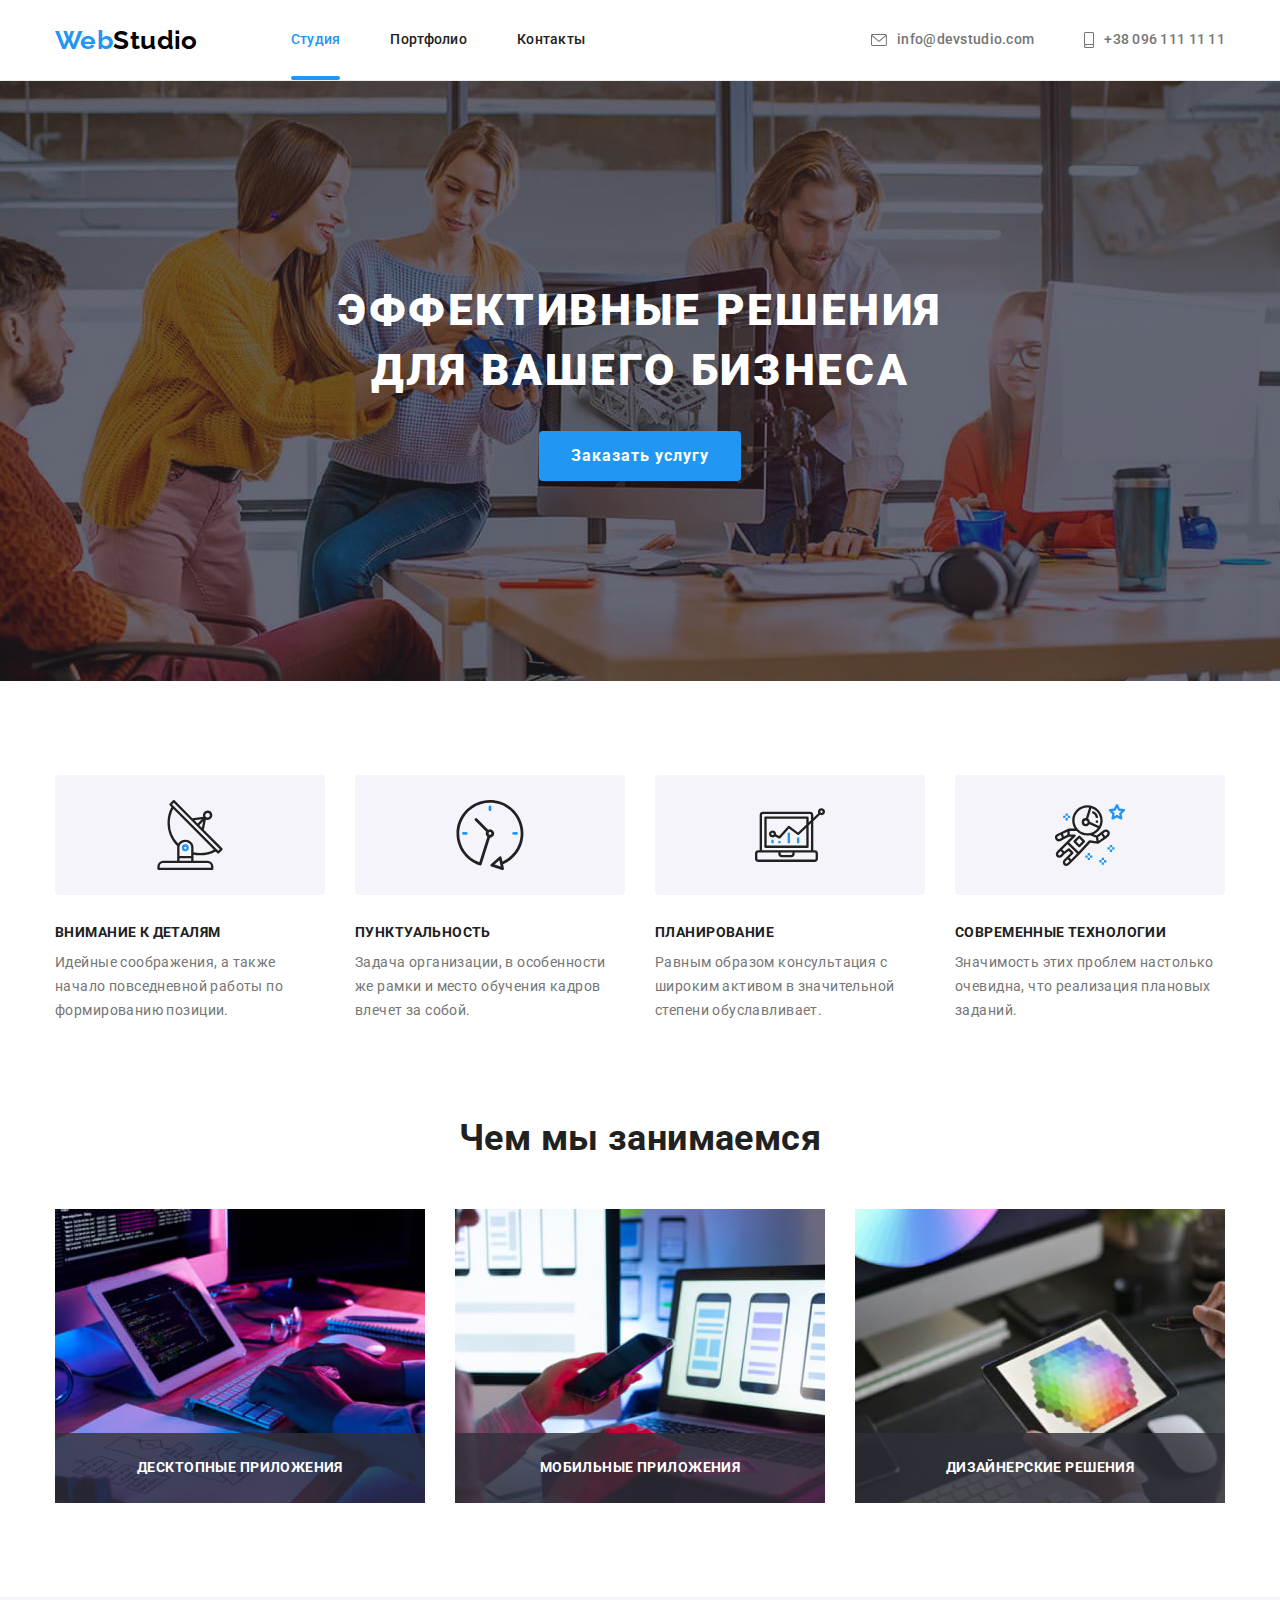
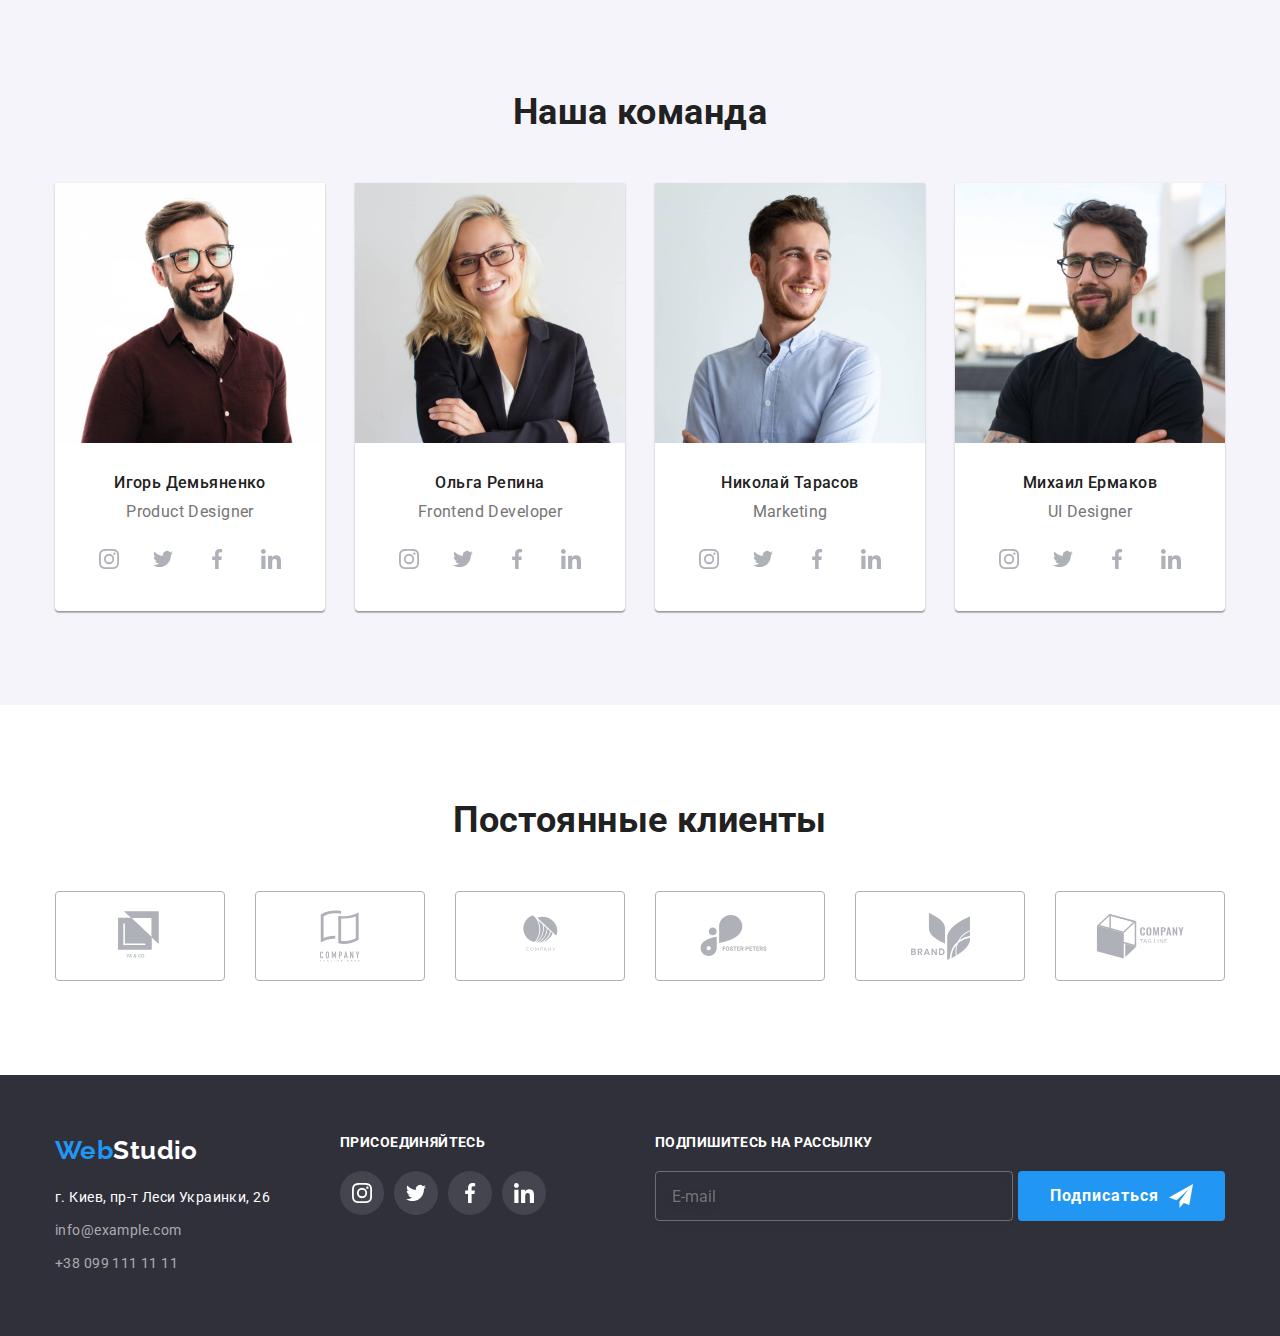
==== index.html @ d910ad4f "Изменяет имена классов разметки а также имена селекторов css согласно методологии бэм." ====
<!DOCTYPE html>
<html lang="ru">
  <head>
    <meta charset="UTF-8" />
    <meta name="viewport" content="width=device-width, initial-scale=1.0" />
    <title>Студия</title>
    <link rel="preconnect" href="https://fonts.gstatic.com" />
    <link
      href="https://fonts.googleapis.com/css2?family=Raleway:wght@700&family=Roboto:wght@400;500;700;900&display=swap"
      rel="stylesheet"
    />
    <link
      rel="stylesheet"
      href="https://cdnjs.cloudflare.com/ajax/libs/modern-normalize/1.0.0/modern-normalize.min.css"
    />
    <link rel="stylesheet" href="./css/styles.css" />
  </head>

  <body>
    <!----------------------------Шапка сайта---------------------------------------->
    <header class="page-header section">
      <div class="main-nav container">
        <a href="/index.html" class="logo"
          >Web<span class="logo__text">Studio</span>
        </a>

        <!--------------------------Меню навигации------------------------------------>
        <nav class="page-header__nav">
          <ul class="site-nav site-nav--left list">
            <li class="site-nav__item">
              <a
                href="./index.html"
                class="site-nav__link site-nav__link--current"
                >Студия</a
              >
            </li>

            <li class="site-nav__item">
              <a href="./portfolio.html" class="site-nav__link">Портфолио</a>
            </li>

            <li class="site-nav__item">
              <a href="" class="site-nav__link">Контакты</a>
            </li>
          </ul>
        </nav>

        <!------------------------------Контакты------------------------------------->
        <ul class="contact-list contact-list--left list">
          <li class="contact-list__item">
            <a class="contact-list__link" href="mailto:info@devstudio.com">
              <svg
                class="contact-list__icon contact-list__icon--start"
                width="16"
                height="12"
              >
                <use href="./images/icons.svg#icon-envelope"></use>
              </svg>
              info@devstudio.com
            </a>
          </li>

          <li class="contact-list__item">
            <a class="contact-list__link" href="tel:+380961111111">
              <svg
                class="contact-list__icon contact-list__icon--start"
                width="10"
                height="16"
              >
                <use href="./images/icons.svg#icon-smartphone"></use>
              </svg>
              +38 096 111 11 11
            </a>
          </li>
        </ul>
      </div>
    </header>

    <main>
      <!-------------------------------Герой--------------------------------------->
      <section class="hero section">
        <h1 class="hero__header">
          Эффективные решения<br />для вашего бизнеса
        </h1>
        <button class="button--order button" type="button" data-modal-open>
          Заказать услугу
        </button>
      </section>

      <!------------------------Особенности компании------------------------------->
      <section class="feature section">
        <div class="container">
          <h2 class="visually-hidden">Особенности компании</h2>

          <ul class="feature__list section__list list">
            <li class="feature__item">
              <div class="feature__card">
                <svg class="feature__icon">
                  <use href="./images/icons.svg#icon-antenna"></use>
                </svg>
              </div>
              <h3 class="feature__title section__subheader">
                Внимание к деталям
              </h3>
              <p class="feature__text section__text">
                Идейные соображения, а также начало повседневной работы по
                формированию позиции.
              </p>
            </li>

            <li class="feature__item">
              <div class="feature__card">
                <svg class="feature__icon">
                  <use href="./images/icons.svg#icon-clock"></use>
                </svg>
              </div>
              <h3 class="feature__title section__subheader">Пунктуальность</h3>
              <p class="feature__text section__text">
                Задача организации, в особенности же рамки и место обучения
                кадров влечет за собой.
              </p>
            </li>

            <li class="feature__item">
              <div class="feature__card">
                <svg class="feature__icon">
                  <use href="./images/icons.svg#icon-diagram"></use>
                </svg>
              </div>
              <h3 class="feature__title section__subheader">Планирование</h3>
              <p class="feature__text section__text">
                Равным образом консультация с широким активом в значительной
                степени обуславливает.
              </p>
            </li>

            <li class="feature__item">
              <div class="feature__card">
                <svg class="feature__icon">
                  <use href="./images/icons.svg#icon-astronaut"></use>
                </svg>
              </div>
              <h3 class="feature__title section__subheader">
                Современные технологии
              </h3>
              <p class="feature__text section__text">
                Значимость этих проблем настолько очевидна, что реализация
                плановых заданий.
              </p>
            </li>
          </ul>
        </div>
      </section>

      <!----------------------------Виды услуг------------------------------------->
      <section class="service section">
        <div class="container">
          <h2 class="service__header section__header">Чем мы занимаемся</h2>

          <ul class="service__list section__list list">
            <li class="service__item">
              <img
                src="./images/img1.jpg"
                alt="человек занимается веб разработкой"
                width="370"
              />
              <div class="service__label">
                <p class="service__text section__text">Десктопные приложения</p>
              </div>
            </li>

            <li class="service__item">
              <img
                src="./images/img2.jpg"
                alt="человек занимается разработкой мобильных приложений"
                width="370"
              />
              <div class="service__label">
                <p class="service__text section__text">Мобильные приложения</p>
              </div>
            </li>

            <li class="service__item">
              <img
                src="./images/img3.jpg"
                alt="человек занимается созданием дизайнов"
                width="370"
              />
              <div class="service__label">
                <p class="service__text section__text">Дизайнерские решения</p>
              </div>
            </li>
          </ul>
        </div>
      </section>

      <!----------------------------Наша команда------------------------------------>
      <section class="team section">
        <div class="container">
          <h2 class="team__header section__header">Наша команда</h2>

          <ul class="team__list section__list list">
            <li class="team__member">
              <img
                src="./images/team1.jpg"
                alt="молодой мужчина в коричневой рубашке и очках"
                width="270"
                class="team__member-img"
              />
              <h3 class="team__member-name section__subheader">
                Игорь Демьяненко
              </h3>
              <p class="team__member-spec section__text" lang="en">
                Product Designer
              </p>
              <ul class="social__list list">
                <li class="social__item">
                  <a href="" class="social__link">
                    <svg class="social__icon">
                      <use href="./images/icons.svg#icon-instagram"></use>
                    </svg>
                  </a>
                </li>

                <li class="social__item">
                  <a href="" class="social__link">
                    <svg class="social__icon">
                      <use href="./images/icons.svg#icon-twitter"></use>
                    </svg>
                  </a>
                </li>

                <li class="social__item">
                  <a href="" class="social__link">
                    <svg class="social__icon">
                      <use href="./images/icons.svg#icon-facebook"></use>
                    </svg>
                  </a>
                </li>

                <li class="social__item">
                  <a href="" class="social__link">
                    <svg class="social__icon">
                      <use href="./images/icons.svg#icon-linkedin"></use>
                    </svg>
                  </a>
                </li>
              </ul>
            </li>

            <li class="team__member">
              <img
                src="./images/team2.jpg"
                alt="молодая девушка со светлыми волосами в очках"
                width="270"
                class="team__member-img"
              />
              <h3 class="team__member-name section__subheader">Ольга Репина</h3>
              <p class="team__member-spec section__text" lang="en">
                Frontend Developer
              </p>
              <ul class="social__list list">
                <li class="social__item">
                  <a href="" class="social__link">
                    <svg class="social__icon">
                      <use href="./images/icons.svg#icon-instagram"></use>
                    </svg>
                  </a>
                </li>

                <li class="social__item">
                  <a href="" class="social__link">
                    <svg class="social__icon">
                      <use href="./images/icons.svg#icon-twitter"></use>
                    </svg>
                  </a>
                </li>

                <li class="social__item">
                  <a href="" class="social__link">
                    <svg class="social__icon">
                      <use href="./images/icons.svg#icon-facebook"></use>
                    </svg>
                  </a>
                </li>

                <li class="social__item">
                  <a href="" class="social__link">
                    <svg class="social__icon">
                      <use href="./images/icons.svg#icon-linkedin"></use>
                    </svg>
                  </a>
                </li>
              </ul>
            </li>

            <li class="team__member">
              <img
                src="./images/team3.jpg"
                alt="молодой мужчина в светлой рубашке"
                width="270"
                class="team__member-img"
              />
              <h3 class="team__member-name section__subheader">
                Николай Тарасов
              </h3>
              <p class="team__member-spec section__text" lang="en">Marketing</p>
              <ul class="social__list list">
                <li class="social__item">
                  <a href="" class="social__link">
                    <svg class="social__icon">
                      <use href="./images/icons.svg#icon-instagram"></use>
                    </svg>
                  </a>
                </li>

                <li class="social__item">
                  <a href="" class="social__link">
                    <svg class="social__icon">
                      <use href="./images/icons.svg#icon-twitter"></use>
                    </svg>
                  </a>
                </li>

                <li class="social__item">
                  <a href="" class="social__link">
                    <svg class="social__icon">
                      <use href="./images/icons.svg#icon-facebook"></use>
                    </svg>
                  </a>
                </li>

                <li class="social__item">
                  <a href="" class="social__link">
                    <svg class="social__icon">
                      <use href="./images/icons.svg#icon-linkedin"></use>
                    </svg>
                  </a>
                </li>
              </ul>
            </li>

            <li class="team__member">
              <img
                src="./images/team4.jpg"
                alt="молодой мужчина в черной футболке и очках"
                width="270"
                class="team__member-img"
              />
              <h3 class="team__member-name section__subheader">
                Михаил Ермаков
              </h3>
              <p class="team__member-spec section__text" lang="en">
                UI Designer
              </p>
              <ul class="social__list list">
                <li class="social__item">
                  <a href="" class="social__link">
                    <svg class="social__icon">
                      <use href="./images/icons.svg#icon-instagram"></use>
                    </svg>
                  </a>
                </li>

                <li class="social__item">
                  <a href="" class="social__link">
                    <svg class="social__icon">
                      <use href="./images/icons.svg#icon-twitter"></use>
                    </svg>
                  </a>
                </li>

                <li class="social__item">
                  <a href="" class="social__link">
                    <svg class="social__icon">
                      <use href="./images/icons.svg#icon-facebook"></use>
                    </svg>
                  </a>
                </li>

                <li class="social__item">
                  <a href="" class="social__link">
                    <svg class="social__icon">
                      <use href="./images/icons.svg#icon-linkedin"></use>
                    </svg>
                  </a>
                </li>
              </ul>
            </li>
          </ul>
        </div>
      </section>

      <!------------------------------Постоянные клиенты------------------------------>
      <section class="client section">
        <div class="container">
          <h2 class="client__header section__header">Постоянные клиенты</h2>

          <ul class="client__list section__list list">
            <li class="client__item">
              <a href="" class="client__link">
                <svg class="client__icon" width="45" height="50">
                  <use href="./images/icons.svg#icon-logo-1"></use>
                </svg>
              </a>
            </li>

            <li class="client__item">
              <a href="" class="client__link">
                <svg class="client__icon" width="40" height="52">
                  <use href="./images/icons.svg#icon-logo-2"></use>
                </svg>
              </a>
            </li>

            <li class="client__item">
              <a href="" class="client__link">
                <svg class="client__icon" width="41" height="43">
                  <use href="./images/icons.svg#icon-logo-3"></use>
                </svg>
              </a>
            </li>

            <li class="client__item">
              <a href="" class="client__link">
                <svg class="client__icon" width="80" height="42">
                  <use href="./images/icons.svg#icon-logo-4"></use>
                </svg>
              </a>
            </li>

            <li class="client__item">
              <a href="" class="client__link">
                <svg class="client__icon" width="59" height="47">
                  <use href="./images/icons.svg#icon-logo-5"></use>
                </svg>
              </a>
            </li>

            <li class="client__item">
              <a href="" class="client__link">
                <svg class="client__icon" width="89" height="45">
                  <use href="./images/icons.svg#icon-logo-6"></use>
                </svg>
              </a>
            </li>
          </ul>
        </div>
      </section>
    </main>

    <!----------------------------Подвал сайта-------------------------------------->
    <footer class="page-footer section">
      <div class="footer container">
        <div class="page-footer__content">
          <a href="/index.html" class="logo page-footer__logo"
            >Web<span class="logo__text logo__text--inverse">Studio</span>
          </a>

          <address>
            <span class="address">г. Киев, пр-т Леси Украинки, 26<br /></span>

            <ul class="contact-list contact-list--footer list">
              <li class="contact-list__item contact-list__item--footer">
                <a
                  class="contact-list__link contact-list__link--footer"
                  href="mailto:info@example.com"
                  >info@example.com</a
                >
              </li>

              <li class="contact-list__item contact-list__item--footer">
                <a
                  class="contact-list__link contact-list__link--footer"
                  href="tel:+380991111111"
                  >+38 099 111 11 11</a
                >
              </li>
            </ul>
          </address>
        </div>

        <div class="social__content">
          <p class="social__label section__text">присоединяйтесь</p>

          <ul class="social__list social__list--footer list">
            <li class="social__item social__item--footer">
              <a href="" class="social__link social__link--footer">
                <svg class="social__icon social__icon--footer">
                  <use href="./images/icons.svg#icon-instagram-f"></use>
                </svg>
              </a>
            </li>

            <li class="social__item social__item--footer">
              <a href="" class="social__link social__link--footer">
                <svg class="social__icon social__icon--footer">
                  <use href="./images/icons.svg#icon-twitter-f"></use>
                </svg>
              </a>
            </li>

            <li class="social__item social__item--footer">
              <a href="" class="social__link social__link--footer">
                <svg class="social__icon social__icon--footer">
                  <use href="./images/icons.svg#icon-facebook-f"></use>
                </svg>
              </a>
            </li>

            <li class="social__item social__item--footer">
              <a href="" class="social__link social__link--footer">
                <svg class="social__icon social__icon--footer">
                  <use href="./images/icons.svg#icon-linkedin-f"></use>
                </svg>
              </a>
            </li>
          </ul>
        </div>

        <form class="newsletter-form newsletter-form--left" autocomplete="off">
          <p class="newsletter-form__label section__text">
            Подпишитесь на рассылку
          </p>

          <div class="form">
            <input
              class="form__input"
              type="email"
              name="mail"
              placeholder="E-mail"
            />
            <button class="button--newsletter button" type="submit">
              <div class="button__overlay">
                Подписаться
                <svg
                  class="button__icon button__icon--end"
                  width="24"
                  height="24"
                >
                  <use href="./images/icons.svg#icon-send"></use>
                </svg>
              </div>
            </button>
          </div>
        </form>
      </div>
    </footer>

    <!----------------------------Модальное окно------------------------------------>
    <div class="backdrop is-hidden" data-modal>
      <div class="modal">
        <button class="button-close" type="button" data-modal-close>
          <svg class="close-icon" height="11" width="11">
            <use href="./images/icons.svg#icon-close-icon"></use>
          </svg>
        </button>

        <form class="form-modal" autocomplete="off">
          <h3 class="form-modal__label section__subheader">
            Оставьте свои данные, мы вам перезвоним
          </h3>

          <div class="form-field">
            <label class="form-field__label">Имя</label>
            <div class="field">
              <input class="field__input" type="text" name="user-name" />
              <svg class="field__icon" width="12" height="12">
                <use href="./images/icons.svg#icon-name"></use>
              </svg>
            </div>
          </div>

          <div class="form-field">
            <label class="form-field__label">Телефон</label>
            <div class="field">
              <input class="field__input" type="tel" name="tel" />
              <svg class="field__icon" width="13" height="13">
                <use href="./images/icons.svg#icon-phone"></use>
              </svg>
            </div>
          </div>

          <div class="form-field">
            <label class="form-field__label">Почта</label>
            <div class="field">
              <input class="field__input" type="email" name="mail" />
              <svg class="field__icon" width="15" height="12">
                <use href="./images/icons.svg#icon-mail"></use>
              </svg>
            </div>
          </div>

          <div class="form-field">
            <label class="form-field__label"> Комментарий</label>
            <textarea
              class="form-field__textarea"
              name="comment"
              rows="6"
              placeholder="Введите текст"
            ></textarea>
          </div>

          <div class="checkbox">
            <label class="checkbox__label">
              <input
                class="checkbox__input visually-hidden"
                type="checkbox"
                name="terms"
              />
              <span class="checkbox__icon"></span>
              Соглашаюсь с рассылкой и принимаю&nbsp;
              <a class="checkbox__link" href="">Условия договора</a>
            </label>
          </div>

          <button class="button button--submit" type="submit">Отправить</button>
        </form>
      </div>
    </div>

    <script src="./js/modal.js"></script>
  </body>
</html>
---- css/styles.css ----
/*----------------Основные стили-----------------*/
:root {
  --primary-text-color: #757575;
  --title-text-color: #212121;
  --accent-color: #2196f3;
  --primary-bcg-color: #ffffff;
  --secondary-bcg-color: #f5f4fa;
  --footer-bcg-color: #2f303a;
  --black-color: #000000;
  --hero-bcg-color: #c4c4c4;
  --white-color: #ffffff;
  --icon-color: #afb1b8;
  --project-overlay-background: rgba(33, 150, 243, 0.9);
  --primary-duration: 250ms;
  --timing-function: cubic-bezier(0.4, 0, 0.2, 1);
}

body {
  background-color: var(--primary-bcg-color);
  color: var(--primary-text-color);

  font-family: Roboto, sans-serif;
  font-size: 14px;
  line-height: 1.71;
  letter-spacing: 0.03em;
}

header {
  border-bottom: 1px solid #ececec;
}

img {
  display: block;
  max-width: 100%;
  height: auto;
}

a:active,
a:focus {
  outline: none;
}

button:active,
button:focus {
  outline: none;
}

.list {
  padding: 0;
  margin: 0;
  list-style: none;
}

.container {
  width: 1200px;
  padding: 0 15px;
  margin-left: auto;
  margin-right: auto;
}

.visually-hidden {
  position: absolute;
  clip: rect(0 0 0 0);
  width: 1px;
  height: 1px;
  margin: -1px;
}

/*------------------Шапка сайта----------------*/

.logo {
  color: var(--accent-color);

  font-family: Raleway, sans-serif;
  font-weight: 700;
  font-size: 26px;
  line-height: 1.19;
  text-decoration: none;
}

.logo__text {
  color: var(--black-color);

  padding-top: 32px;
  padding-bottom: 32px;
}

/* Меню навигации */
.container.main-nav {
  display: flex;
  align-items: center;
}

.site-nav {
  display: flex;
}

.site-nav--left {
  margin-left: 93px;
}

.site-nav__item:not(:first-child) {
  margin-left: 50px;
}

.site-nav__link {
  position: relative;
  display: block;
  padding-top: 32px;
  padding-bottom: 32px;

  color: var(--title-text-color);

  font-weight: 500;
  line-height: 1.14;
  letter-spacing: 0.02em;
  text-decoration: none;

  transition: color var(--primary-duration) var(--timing-function);
}

.site-nav__link:hover,
.site-nav__link:focus {
  color: var(--accent-color);
}

.site-nav__link--current {
  color: var(--accent-color);
}

.site-nav__link::after {
  content: '';

  position: absolute;
  bottom: 0;
  left: 0;
  display: inline-block;
  width: 100%;
  height: 4px;

  background-color: var(--accent-color);

  border-radius: 2px;

  transform: scaleX(0);
  transition: transform var(--primary-duration) var(--timing-function);
}

.site-nav__link--current::after,
.site-nav__link:focus::after,
.site-nav__link:hover::after {
  transform: scaleX(1);
}

/* Контакты */
.contact-list {
  display: flex;
}

.contact-list--left {
  margin-left: auto;
}

.contact-list__item:nth-child(2) {
  margin-left: 50px;
}

.contact-list__link {
  display: flex;
  align-items: center;
  padding-top: 32px;
  padding-bottom: 32px;

  color: var(--primary-text-color);

  font-style: normal;
  font-weight: 500;
  line-height: 1.14;
  letter-spacing: 0.02em;
  text-decoration: none;

  transition: color var(--primary-duration) var(--timing-function);
}

.contact-list__link:hover,
.contact-list__link:focus {
  color: var(--accent-color);
}

.contact-list__icon {
  fill: currentColor;
}

.contact-list__icon--start {
  margin-right: 10px;
}

/*------------Стили основного контента------------*/
.hero {
  padding: 200px 0;
  max-width: 1600px;
  height: 600px;
  margin-left: auto;
  margin-right: auto;

  background-color: var(--hero-bcg-color);
  background-image: linear-gradient(
      to right,
      rgba(47, 48, 58, 0.4),
      rgba(47, 48, 58, 0.4)
    ),
    url(../images/hero.jpg);
  background-repeat: no-repeat;
  background-position: center;
  background-size: cover;
  text-align: center;
}

.hero__header {
  margin-top: 0;
  margin-bottom: 30px;

  color: var(--white-color);

  font-weight: 900;
  font-size: 44px;
  line-height: 1.36;
  letter-spacing: 0.06em;
  text-transform: uppercase;
}

.button {
  display: inline-block;
  border-radius: 4px;
  border-width: 0;

  font-family: inherit;
  font-size: 16px;
  text-align: center;
  cursor: pointer;
}

.button--order {
  padding: 10px 32px;

  color: var(--white-color);
  background-color: var(--accent-color);

  font-weight: 700;
  line-height: 1.88;
  align-items: center;
  letter-spacing: 0.06em;
}

.section__header {
  margin-top: 0;
  margin-bottom: 50px;

  color: var(--title-text-color);

  font-weight: 700;
  font-size: 36px;
  line-height: 1.17;
  text-align: center;
}

.section__list {
  display: flex;
}

.section__subheader {
  margin-top: 0;
  margin-bottom: 10px;

  color: var(--title-text-color);

  font-weight: 700;
}

.section__text {
  margin-top: 0;
  margin-bottom: 0;
}

/* Особенности */
.feature {
  padding: 94px 0;
}

.feature__item {
  display: inline-flex;
  flex-direction: column;

  width: 270px;
}

.feature__item:not(:first-child) {
  margin-left: 30px;
}

.feature__card {
  display: flex;
  justify-content: center;
  align-items: center;

  height: 120px;

  background-color: var(--secondary-bcg-color);
  margin-bottom: 30px;
  border-radius: 4px;
}

.feature__icon {
  height: 70px;
  width: 70px;
}

.feature__title {
  font-size: 14px;
  line-height: 1.14;
  text-transform: uppercase;
}

/* Услуги */
.service {
  padding-bottom: 94px;
}

.service__list {
  justify-content: space-between;
}

.service__item {
  position: relative;
}

.service__label {
  position: absolute;
  left: 0;
  bottom: 0;

  display: flex;
  justify-content: center;
  align-items: center;

  width: 100%;
  height: 70px;
  background-color: rgba(47, 48, 58, 0.8);
}

.service__text {
  color: var(--white-color);

  font-weight: 700;
  line-height: 1.14;
  text-align: center;
  text-transform: uppercase;
}

/* Команда */
.team.section {
  padding-top: 94px;
  padding-bottom: 94px;
  background-color: var(--secondary-bcg-color);
}

.team__member {
  padding-bottom: 30px;
  width: 270px;

  background-color: var(--primary-bcg-color);
  box-shadow: 0px 1px 3px rgba(0, 0, 0, 0.12), 0px 1px 1px rgba(0, 0, 0, 0.14),
    0px 2px 1px rgba(0, 0, 0, 0.2);
  border-radius: 0px 0px 4px 4px;
}

.team__member:not(:first-child) {
  margin-left: 30px;
}

.team__member-img {
  margin-bottom: 30px;
}

.team__member-name {
  font-weight: 500;
  font-size: 16px;
  line-height: 1.19;
  text-align: center;
}

.team__member-spec {
  font-size: 16px;
  line-height: 1.19;
  text-align: center;
  margin-bottom: 16px;
}

.social__list {
  display: flex;
  justify-content: center;
}

.social__item:not(:first-child) {
  margin-left: 10px;
}

.social__link {
  display: inline-flex;
  justify-content: center;
  align-items: center;
  width: 44px;
  height: 44px;

  color: var(--icon-color);
  background-color: transparent;

  border-radius: 50%;

  transition: color var(--primary-duration) var(--timing-function),
    background-color var(--primary-duration) var(--timing-function);
}

.social__link:hover,
.social__link:focus {
  color: var(--white-color);
  background-color: var(--accent-color);
}

.social__icon {
  width: 20px;
  height: 20px;

  fill: currentColor;
}

/* Клиенты */
.client.section {
  padding: 94px 0;
}

.client__list {
  display: flex;
  justify-content: space-between;
}

.client__link {
  display: inline-flex;
  justify-content: center;
  align-items: center;
  width: 170px;
  height: 90px;

  color: var(--icon-color);
  border: 1px solid var(--icon-color);
  box-sizing: border-box;
  border-radius: 4px;

  transition: color var(--primary-duration) var(--timing-function),
    border var(--primary-duration) var(--timing-function);
}

.client__link:hover,
.client__link:focus {
  color: var(--accent-color);
  border: 1px solid var(--accent-color);
}

.client__icon {
  fill: currentColor;
}

/* Проекты */
.project {
  padding-top: 94px;
  padding-bottom: 94px;
}

.filters {
  display: flex;
  align-items: flex-start;
  justify-content: center;
  margin-bottom: 50px;
}

.filters__item:not(:first-child) {
  margin-left: 8px;
}

.button--filter {
  padding: 6px 22px;

  color: var(--title-text-color);
  background-color: var(--secondary-bcg-color);

  font-weight: 500;
  line-height: 1.63;

  transition: color var(--primary-duration) var(--timing-function),
    background-color var(--primary-duration) var(--timing-function),
    box-shadow var(--primary-duration) var(--timing-function);
}

.button--filter:hover,
.button--filter:focus {
  color: var(--white-color);
  background-color: var(--accent-color);
  box-shadow: 0px 3px 1px rgba(0, 0, 0, 0.1), 0px 1px 2px rgba(0, 0, 0, 0.08),
    0px 2px 2px rgba(0, 0, 0, 0.12);
}

.card-set {
  flex-wrap: wrap;
}

.card-set__item {
  margin-left: 30px;
  margin-bottom: 30px;
  width: 370px;

  background: var(--primary-bcg-color);
}

.card-set__item:nth-child(3n + 1) {
  margin-left: 0;
}

.card-set__item:nth-last-child(-n + 3) {
  margin-bottom: 0;
}

.card-set__link {
  display: block;
  text-decoration: none;

  transition: box-shadow var(--primary-duration) var(--timing-function);
}

.card-set__link:hover,
.card-set__link:focus {
  box-shadow: 0px 1px 1px rgba(0, 0, 0, 0.12), 0px 4px 4px rgba(0, 0, 0, 0.06),
    1px 4px 6px rgba(0, 0, 0, 0.16);
}

.card-set__link .project__description {
  transition: transform var(--primary-duration) var(--timing-function);
}

.card-set__link:focus .project__description,
.card-set__link:hover .project__description {
  transform: translateY(0);
}

.project__item {
  position: relative;
  overflow: hidden;
}

.project__description {
  position: absolute;

  top: 0;
  left: 0;
  width: 100%;
  height: 100%;
  padding: 63px 24px;

  background-color: var(--project-overlay-background);

  transform: translateY(100%);
}

.project__description-text {
  color: var(--white-color);

  font-size: 18px;
  line-height: 1.56;
}

.project__label {
  padding: 20px 24px;

  border: 1px solid #eeeeee;
  border-top: none;
  box-sizing: border-box;
}

.project__title {
  margin-bottom: 4px;

  font-size: 18px;
  line-height: 2;
  letter-spacing: 0.06em;
}

.project__text {
  color: var(--primary-text-color);

  font-size: 16px;
  line-height: 1.88;
}

/*--------------- Подвал сайта ----------------------*/

.page-footer {
  background-color: var(--footer-bcg-color);
}

.section.page-footer {
  padding: 60px 0;
}

.container.footer {
  display: flex;
}

.page-footer__content {
  display: inline-flex;
  flex-direction: column;
}

.page-footer__logo {
  display: inline-block;
  margin-bottom: 20px;
}

.logo__text--inverse {
  color: var(--white-color);
}

.address {
  display: inline-block;
  margin-bottom: 9px;

  color: var(--white-color);

  font-style: normal;
}

.contact-list--footer {
  display: flex;
  flex-direction: column;
}

.contact-list__item--footer {
  margin-bottom: 9px;
}

.contact-list__item--footer:nth-child(2) {
  margin-left: 0;
  margin-bottom: 0;
}

.contact-list__link--footer {
  display: inline-block;
  padding-top: 0;
  padding-bottom: 0;

  color: rgba(255, 255, 255, 0.6);

  font-weight: inherit;
  line-height: 1.71;
  letter-spacing: inherit;
}

.social__label {
  margin-bottom: 20px;

  color: var(--white-color);

  font-weight: bold;
  line-height: 1.14;
  text-transform: uppercase;
}

.social__content {
  display: inline-flex;
  flex-direction: column;

  width: 206px;
  height: 80px;
  margin-left: 70px;
}

.social__list--footer {
  justify-content: space-between;
}

.social__link--footer {
  color: var(--white-color);
  background-color: rgba(255, 255, 255, 0.1);

  border-radius: 50%;

  transition: background-color var(--primary-duration) var(--timing-function);
}

.social__link--footer:hover,
.social__link--footer:focus {
  background-color: var(--accent-color);
}

.social__icon--footer {
  width: 20px;
  height: 20px;
  fill: currentColor;
}

.newsletter-form {
  width: 570px;
  height: 86px;
}

.newsletter-form--left {
  margin-left: auto;
}

.newsletter-form__label {
  margin-bottom: 20px;

  color: var(--white-color);

  font-weight: bold;
  line-height: 1.14;
  text-transform: uppercase;
}

.form {
  display: flex;
  justify-content: space-between;
}

.form__input {
  width: 358px;
  height: 50px;

  background-color: inherit;
  border: 1px solid rgba(255, 255, 255, 0.3);
  filter: drop-shadow(0px 4px 4px rgba(0, 0, 0, 0.15));
  border-radius: 4px;
  outline: none;
}

.form__input[placeholder] {
  display: flex;
  align-items: center;
  padding: 15px 16px;

  color: rgba(255, 255, 255, 0.6);

  font-size: 16px;
  line-height: 1.25;
}

.button--newsletter {
  padding: 10px 32px;

  color: var(--white-color);
  background-color: var(--accent-color);

  font-weight: 700;
  line-height: 1.88;
  align-items: center;
  letter-spacing: 0.06em;
}

.button__overlay {
  display: flex;
  align-items: center;

  width: 143px;
  height: 30px;
}

.button__icon--end {
  margin-left: 10px;
}

/*--------------- Модальное окно ----------------------*/

.backdrop {
  position: fixed;
  top: 0;
  left: 0;
  width: 100%;
  height: 100%;

  background-color: rgba(0, 0, 0, 0.2);

  opacity: 1;
  transition: opacity var(--primary-duration) var(--timing-function);
}

.backdrop.is-hidden {
  opacity: 0;
  pointer-events: none;
}

.backdrop.is-hidden .modal {
  transform: translate(-50%, -50%) scale(1.1);
}

.modal {
  position: absolute;
  top: 50%;
  left: 50%;

  min-width: 528px;
  min-height: 581px;

  transform: translate(-50%, -50%) scale(1);
  transition: transform var(--primary-duration) var(--timing-function);
}

.button-close {
  position: absolute;
  top: 8px;
  right: 8px;
  width: 30px;
  height: 30px;
  margin: 0;
  padding: 0;

  display: flex;
  justify-content: center;
  align-items: center;

  border-radius: 50%;
  border: 1px solid rgba(0, 0, 0, 0.1);
  background: var(--primary-bcg-color);
  cursor: pointer;
  transition: fill var(--primary-duration) var(--timing-function);
}

.button-close:hover,
.button-close:focus {
  fill: var(--accent-color);
}

.form-modal {
  display: flex;
  flex-direction: column;

  padding: 40px;

  background-color: var(--primary-bcg-color);
  box-shadow: 0px 1px 3px rgba(0, 0, 0, 0.12), 0px 1px 1px rgba(0, 0, 0, 0.14),
    0px 2px 1px rgba(0, 0, 0, 0.2);
  border-radius: 4px;
}

.form-modal__label {
  margin-bottom: 12px;

  font-size: 20px;
  line-height: 1.15;
  text-align: center;
}

.form-field {
  display: flex;
  flex-direction: column;

  margin-bottom: 10px;
}

.form-field:nth-last-child(3) {
  margin-bottom: 20px;
}

.form-field__label {
  margin-bottom: 4px;

  font-size: 12px;
  line-height: 1.17;
  letter-spacing: 0.01em;
}

.field {
  position: relative;
}

.field__input {
  width: 100%;
  height: 40px;
  padding: 12px 42px;

  border: 1px solid rgba(33, 33, 33, 0.2);
  border-radius: 4px;
  outline: none;
  transition: border-color var(--primary-duration) var(--timing-function);
}

.field__input:focus + .field__icon,
.field__input:focus {
  fill: var(--accent-color);
  border-color: var(--accent-color);
}

.field__icon {
  position: absolute;
  top: 50%;
  left: 15px;
  transform: translateY(-50%);
  transition: fill var(--primary-duration) var(--timing-function);
}

.form-field__textarea {
  padding: 12px 16px;
  height: 120px;

  border: 1px solid rgba(33, 33, 33, 0.2);
  border-radius: 4px;
  outline: none;
  transition: border-color var(--primary-duration) var(--timing-function);
}

.form-field__textarea[placeholder] {
  font-size: 12px;
  line-height: 1.67;
  letter-spacing: 0.01em;

  color: rgba(117, 117, 117, 0.5);
}

.form-field__textarea:focus {
  border-color: var(--accent-color);
}

.checkbox {
  display: flex;
  align-items: center;
  margin-right: auto;
  margin-left: auto;
  margin-bottom: 30px;
}

.checkbox__label {
  display: flex;
  align-items: center;
  padding-left: 24px;
}

.checkbox__link {
  color: var(--accent-color);
  text-decoration-skip-ink: none;
}

.button--submit {
  width: 200px;
  height: 50px;
  margin-right: auto;
  margin-left: auto;
  padding: 10px 56px;

  color: var(--white-color);
  background-color: var(--accent-color);
  box-shadow: 0px 4px 4px rgba(0, 0, 0, 0.15);

  font-weight: 700;
  line-height: 1.88;
  align-items: center;
  letter-spacing: 0.06em;
}

.checkbox__icon {
  position: absolute;
  width: 16px;
  height: 15px;
  margin-left: -24px;

  background-image: url(../images/check-off.svg);
  border-radius: 2px;
}

.checkbox__input:checked + .checkbox__icon {
  background-color: var(--accent-color);
  background-image: url(../images/check-on.svg);
}
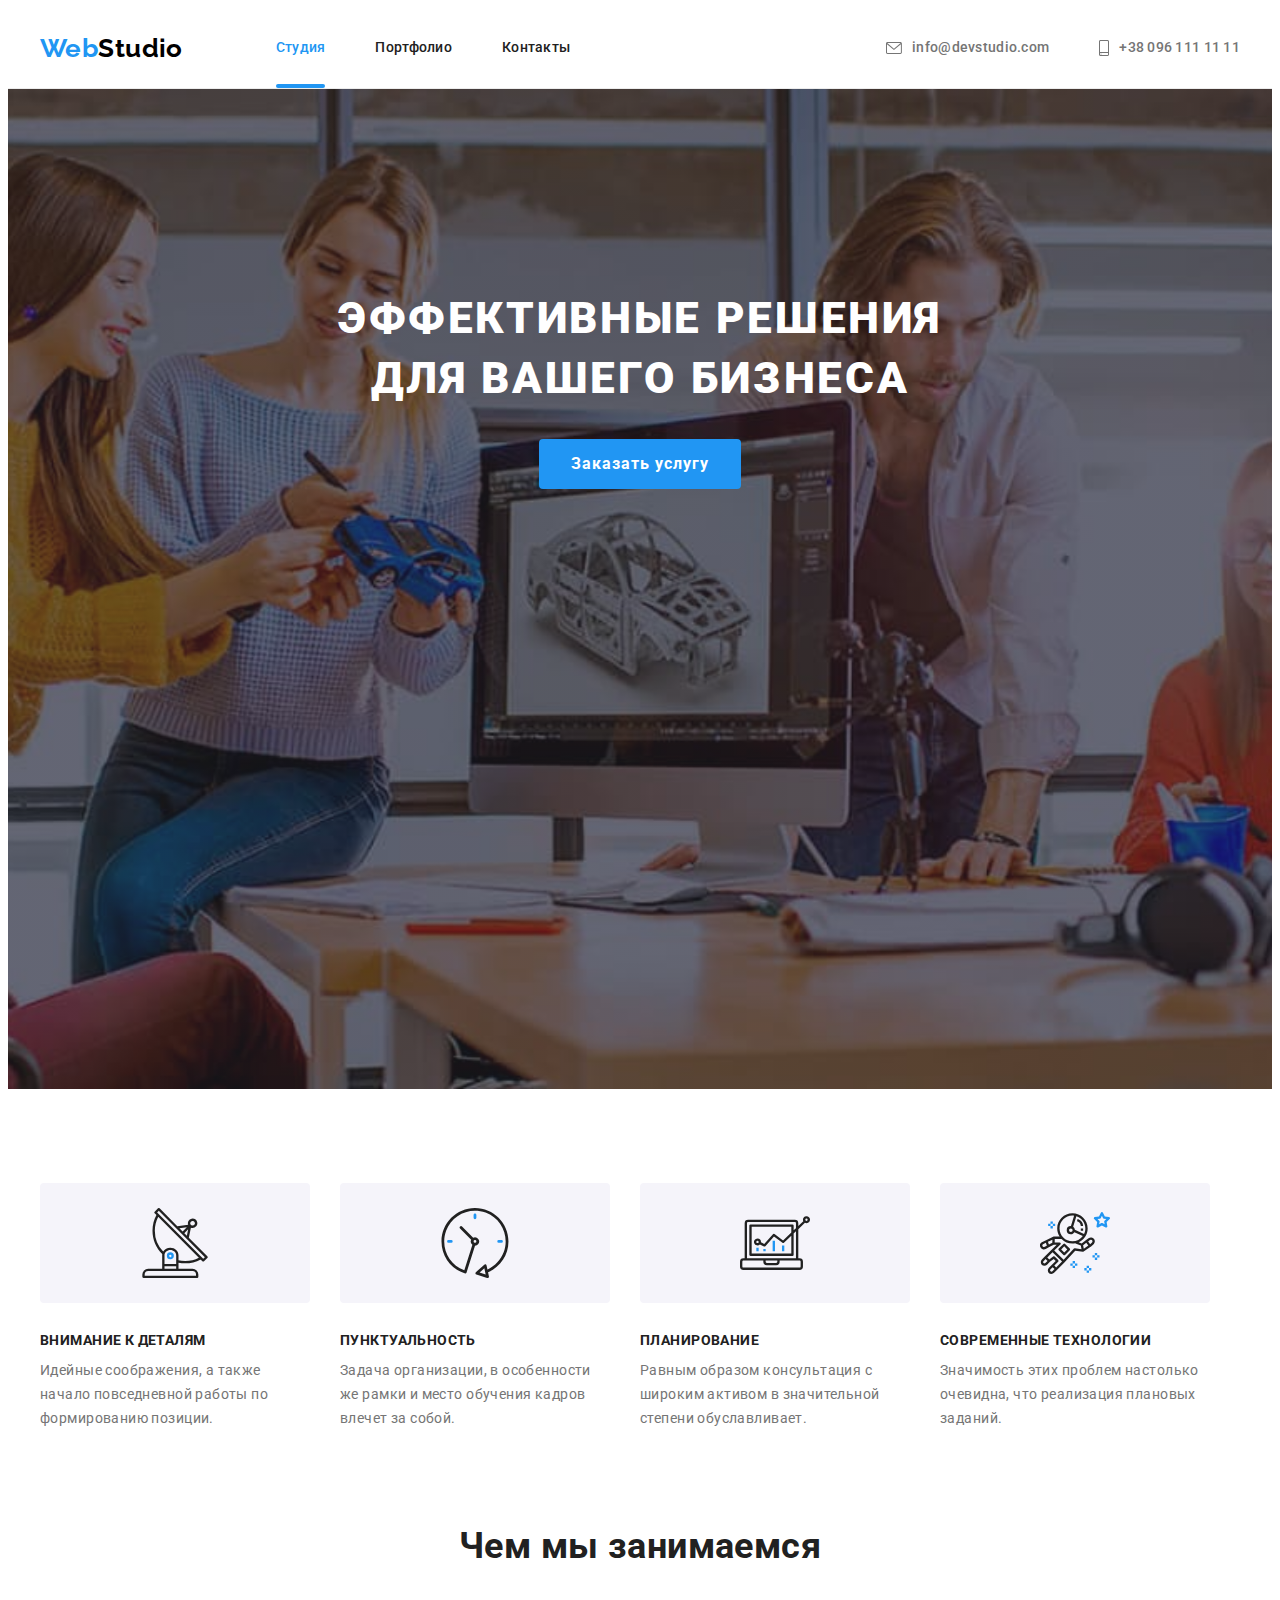
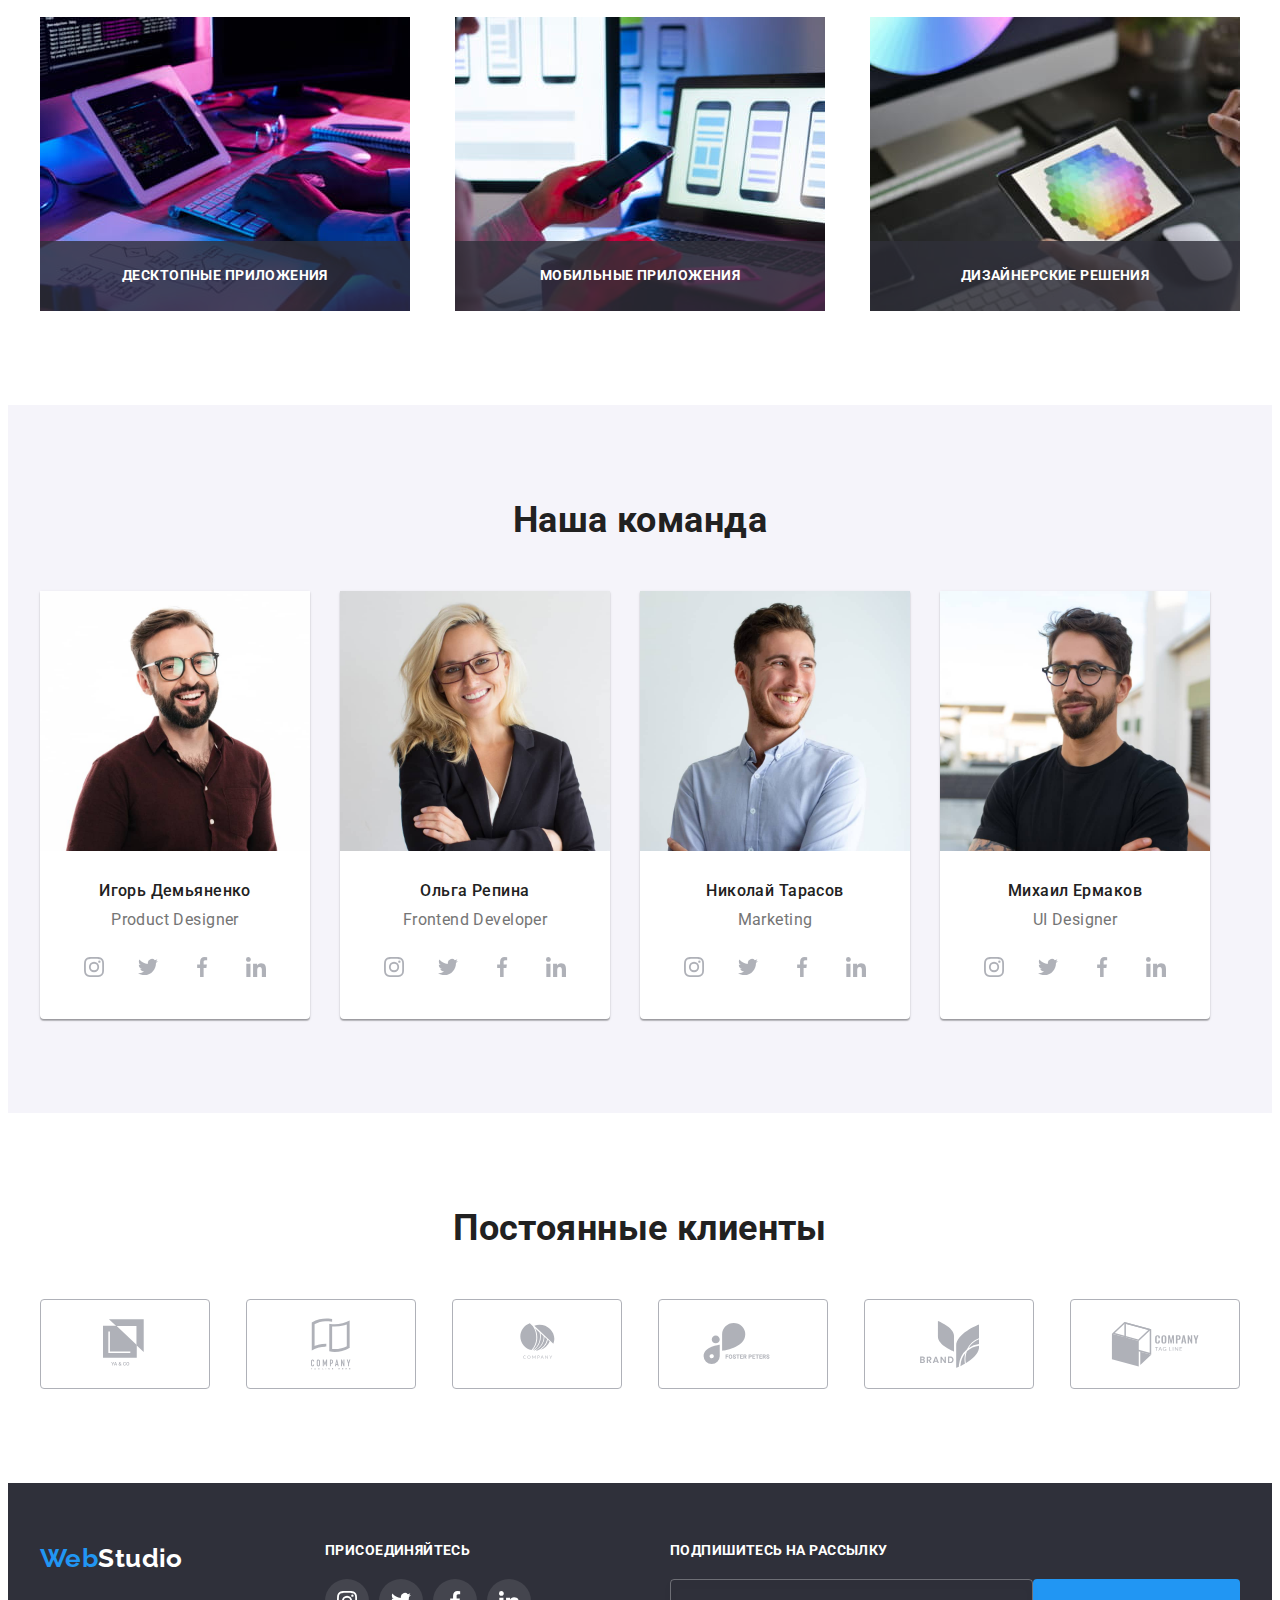
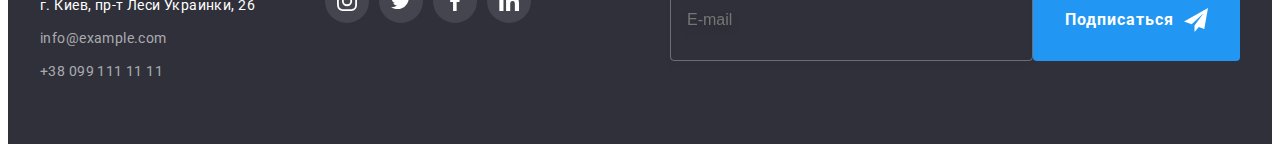
==== commit a14d4a31: "Удаляет из разметки подключенный normalize." ====
--- a/index.html
+++ b/index.html
@@ -4,14 +4,11 @@
     <meta charset="UTF-8" />
     <meta name="viewport" content="width=device-width, initial-scale=1.0" />
     <title>Студия</title>
+    <link rel="stylesheet" href="./css/main.min.css" />
     <link rel="preconnect" href="https://fonts.gstatic.com" />
     <link
       href="https://fonts.googleapis.com/css2?family=Raleway:wght@700&family=Roboto:wght@400;500;700;900&display=swap"
       rel="stylesheet"
-    />
-    <link
-      rel="stylesheet"
-      href="https://cdnjs.cloudflare.com/ajax/libs/modern-normalize/1.0.0/modern-normalize.min.css"
     />
     <link rel="stylesheet" href="./css/styles.css" />
   </head>
--- a/css/main.min.css
+++ b/css/main.min.css
@@ -0,0 +1 @@
+/* No CSS *//*# sourceMappingURL=main.min.css.map */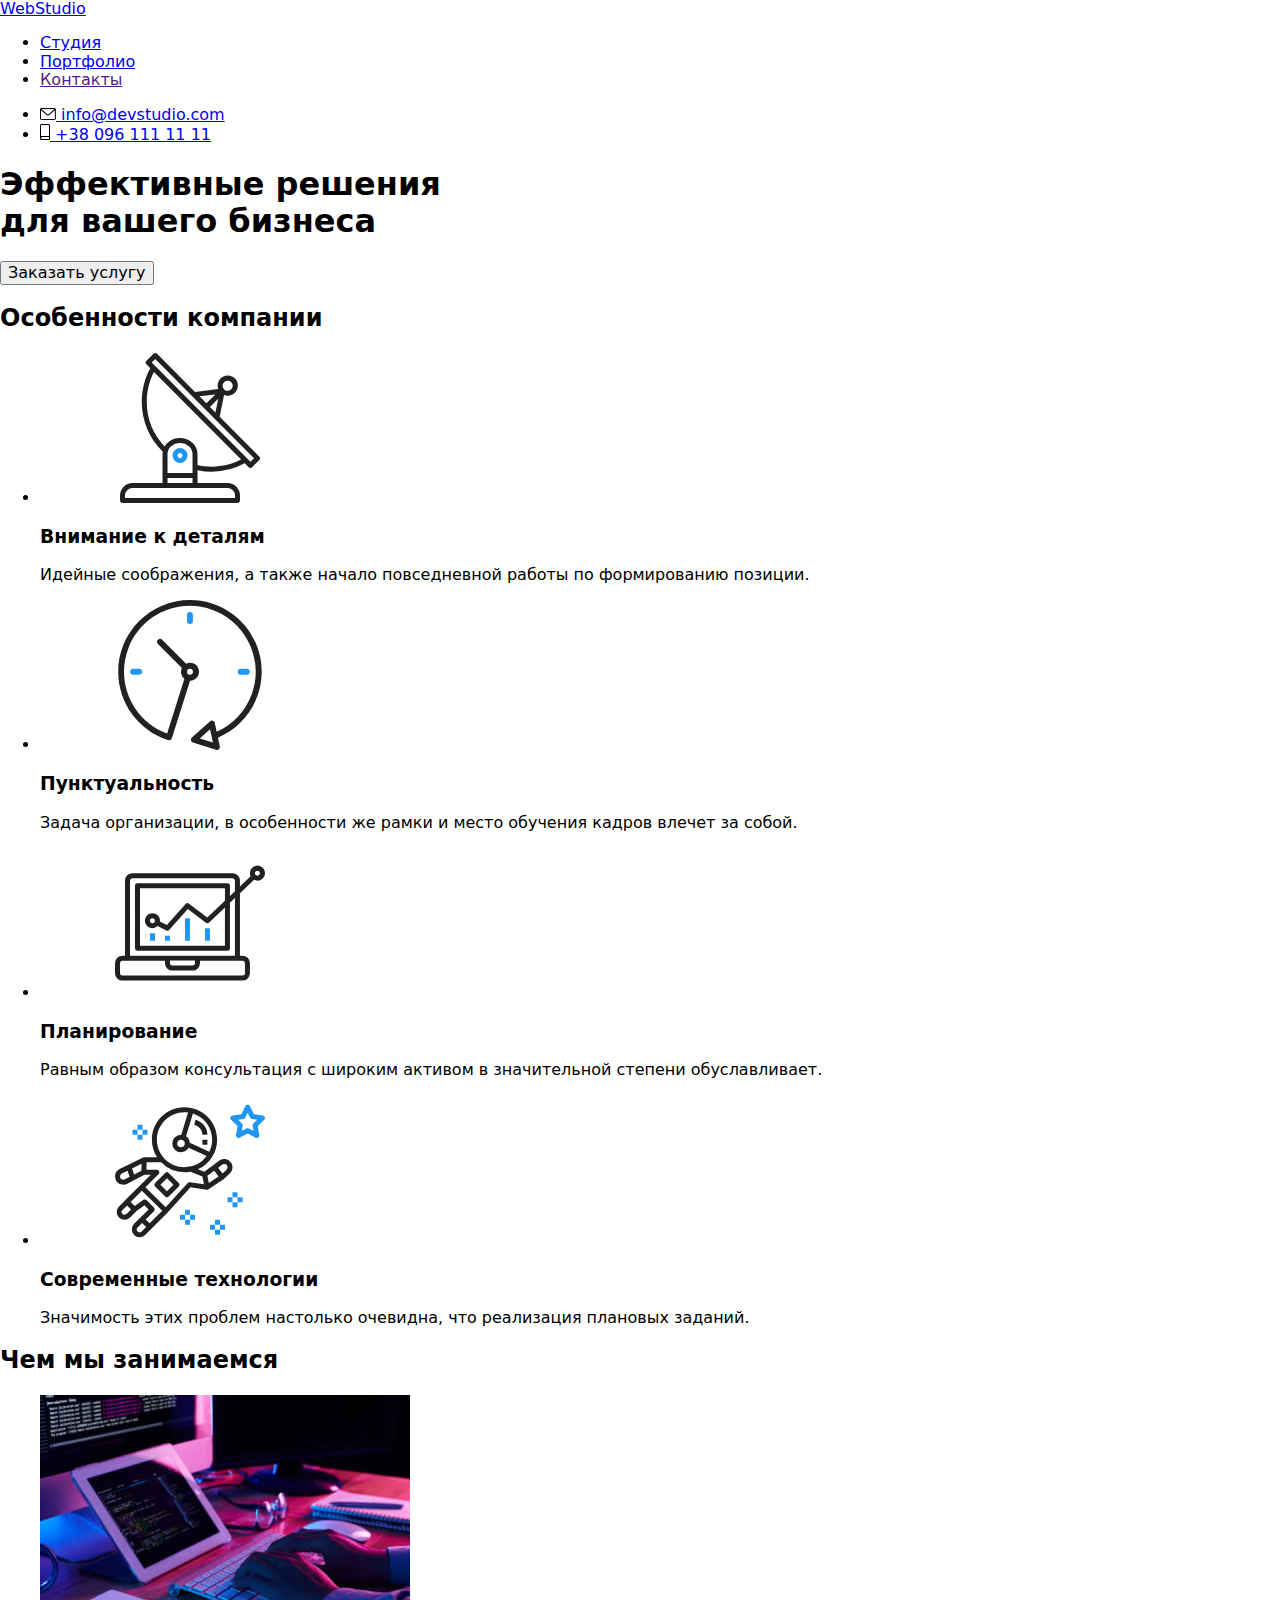
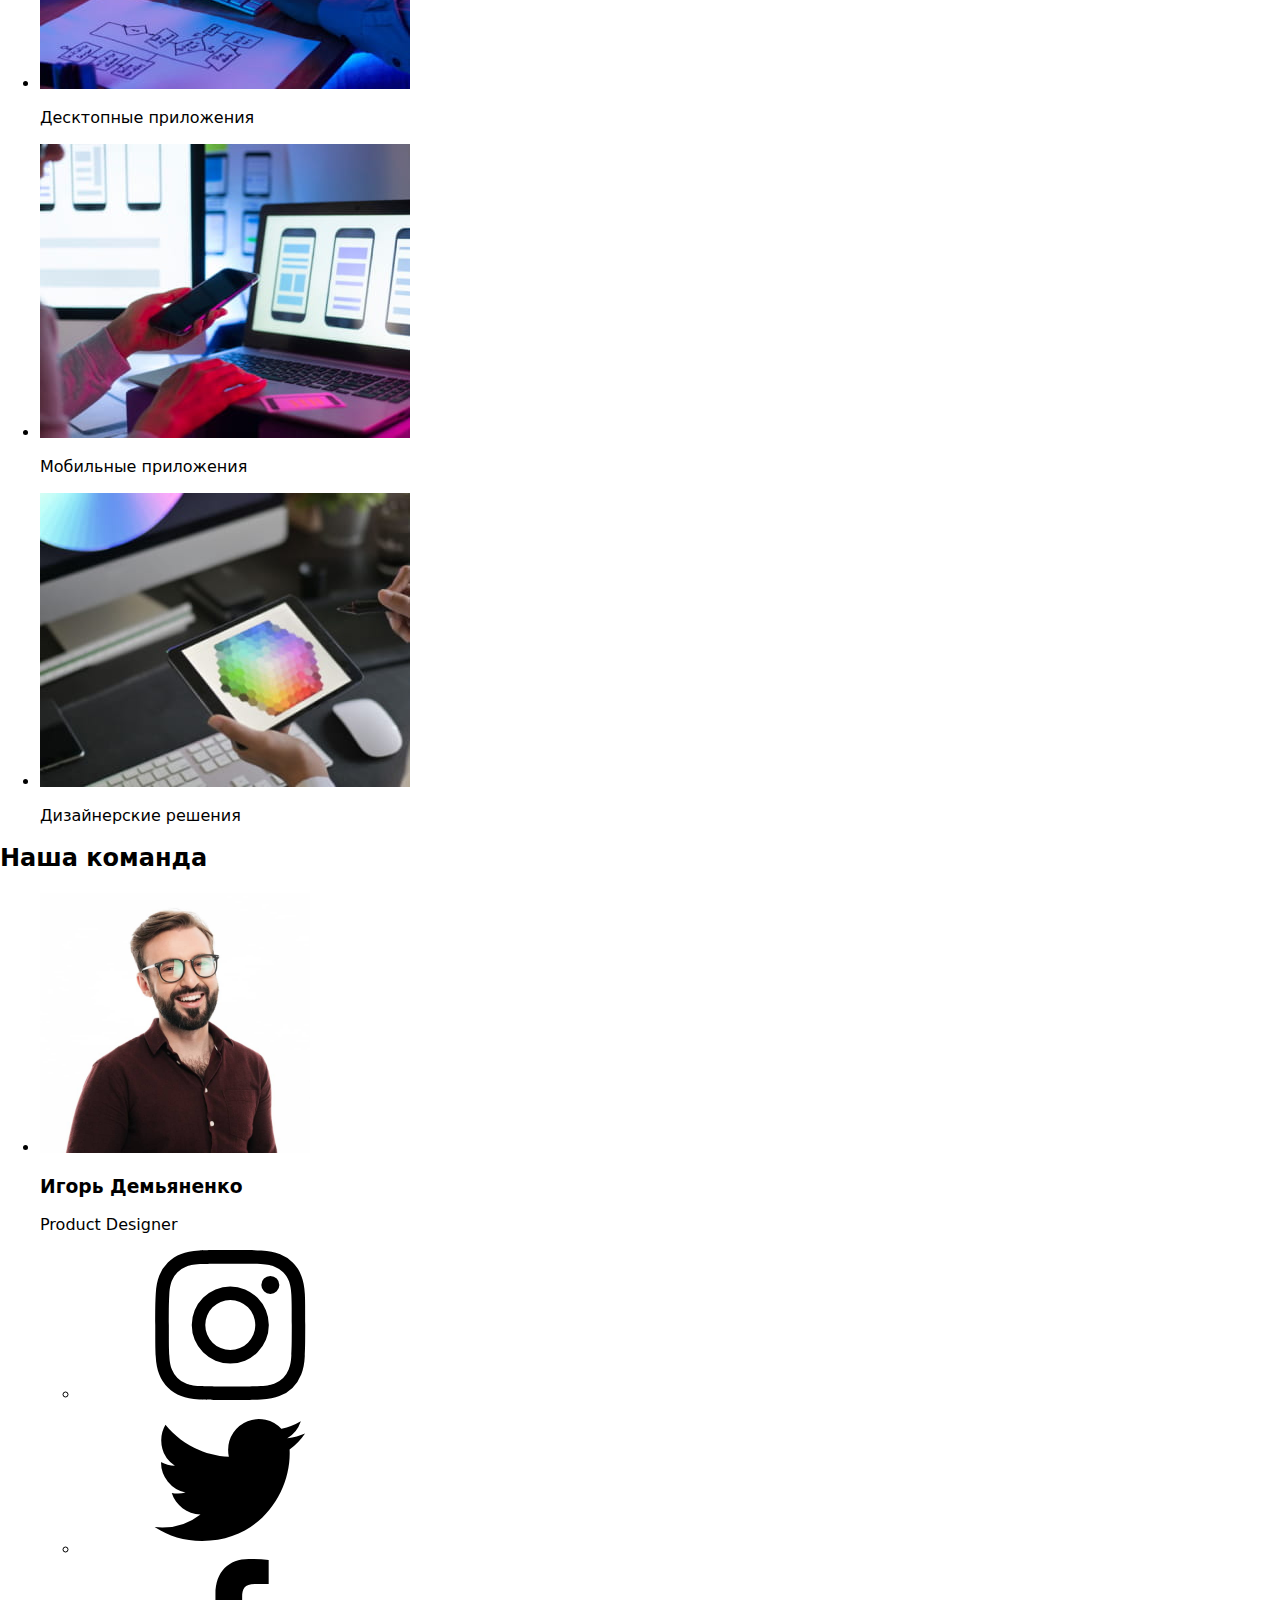
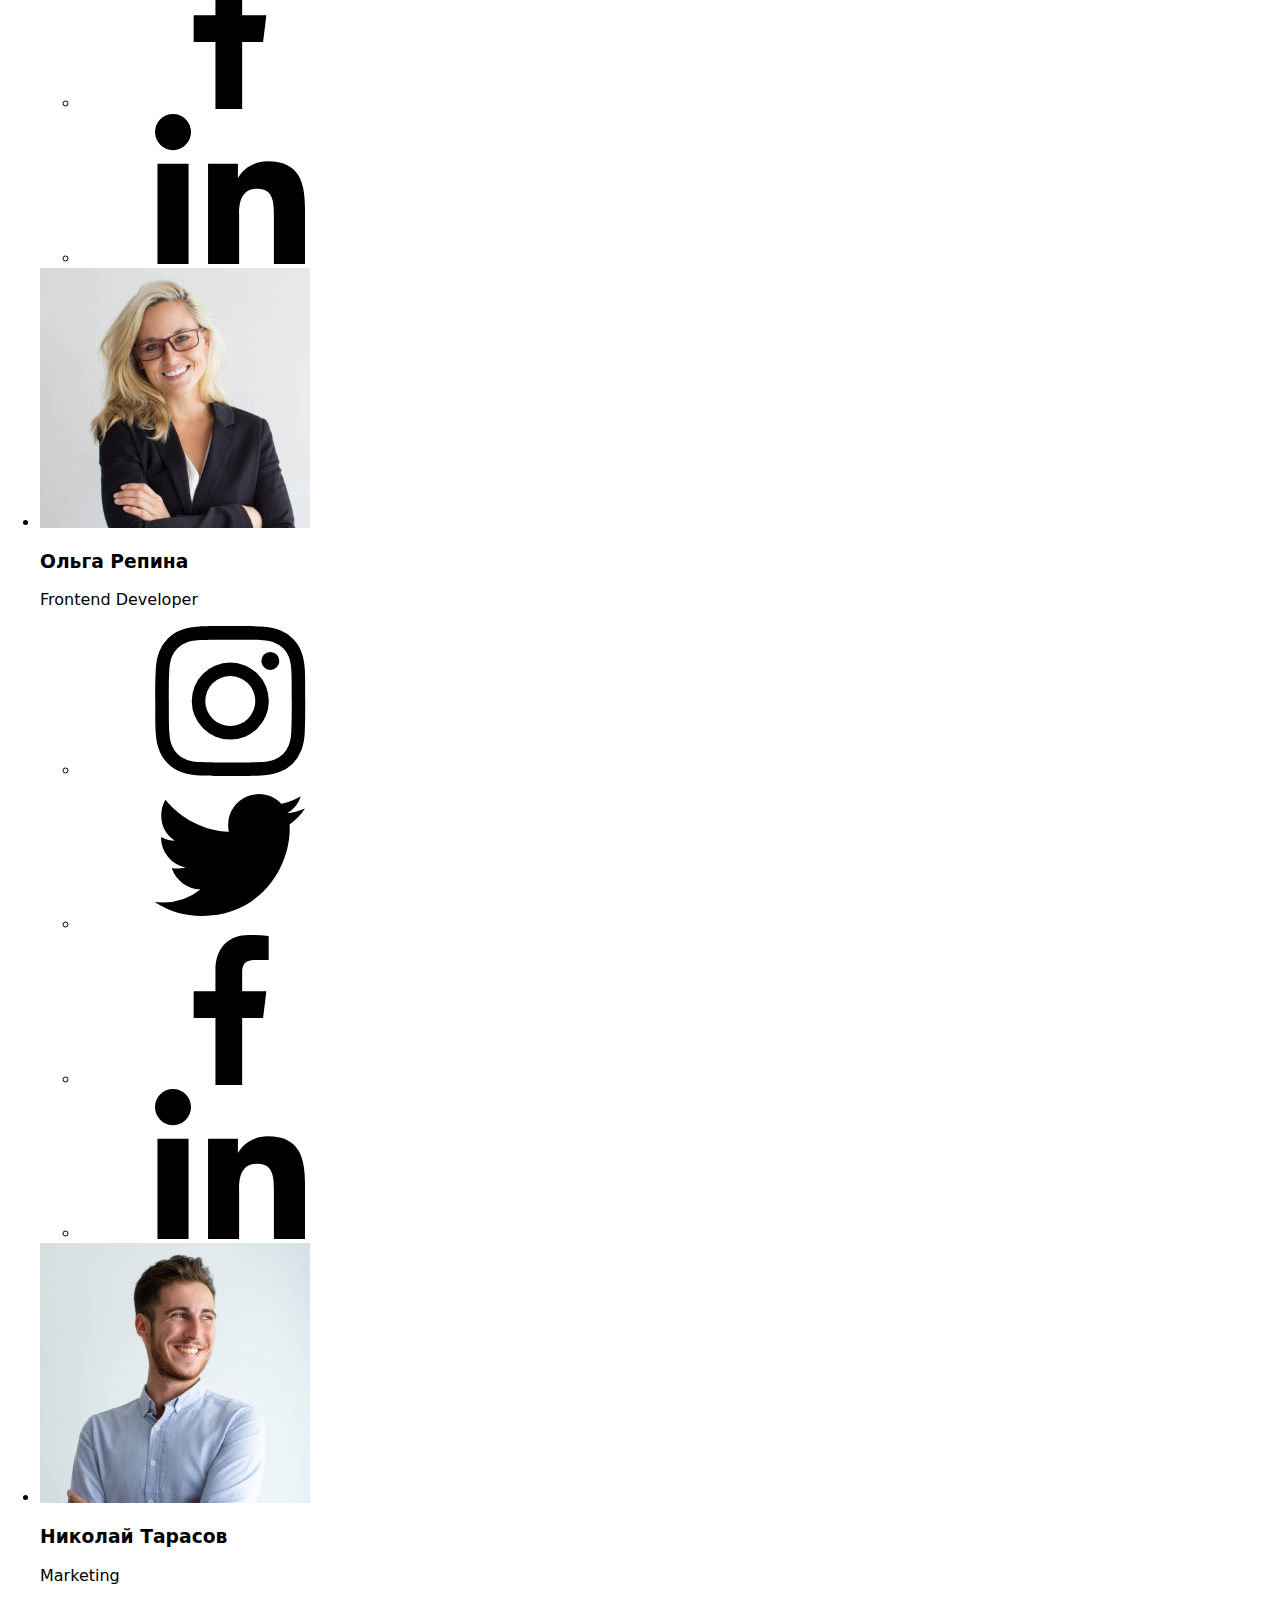
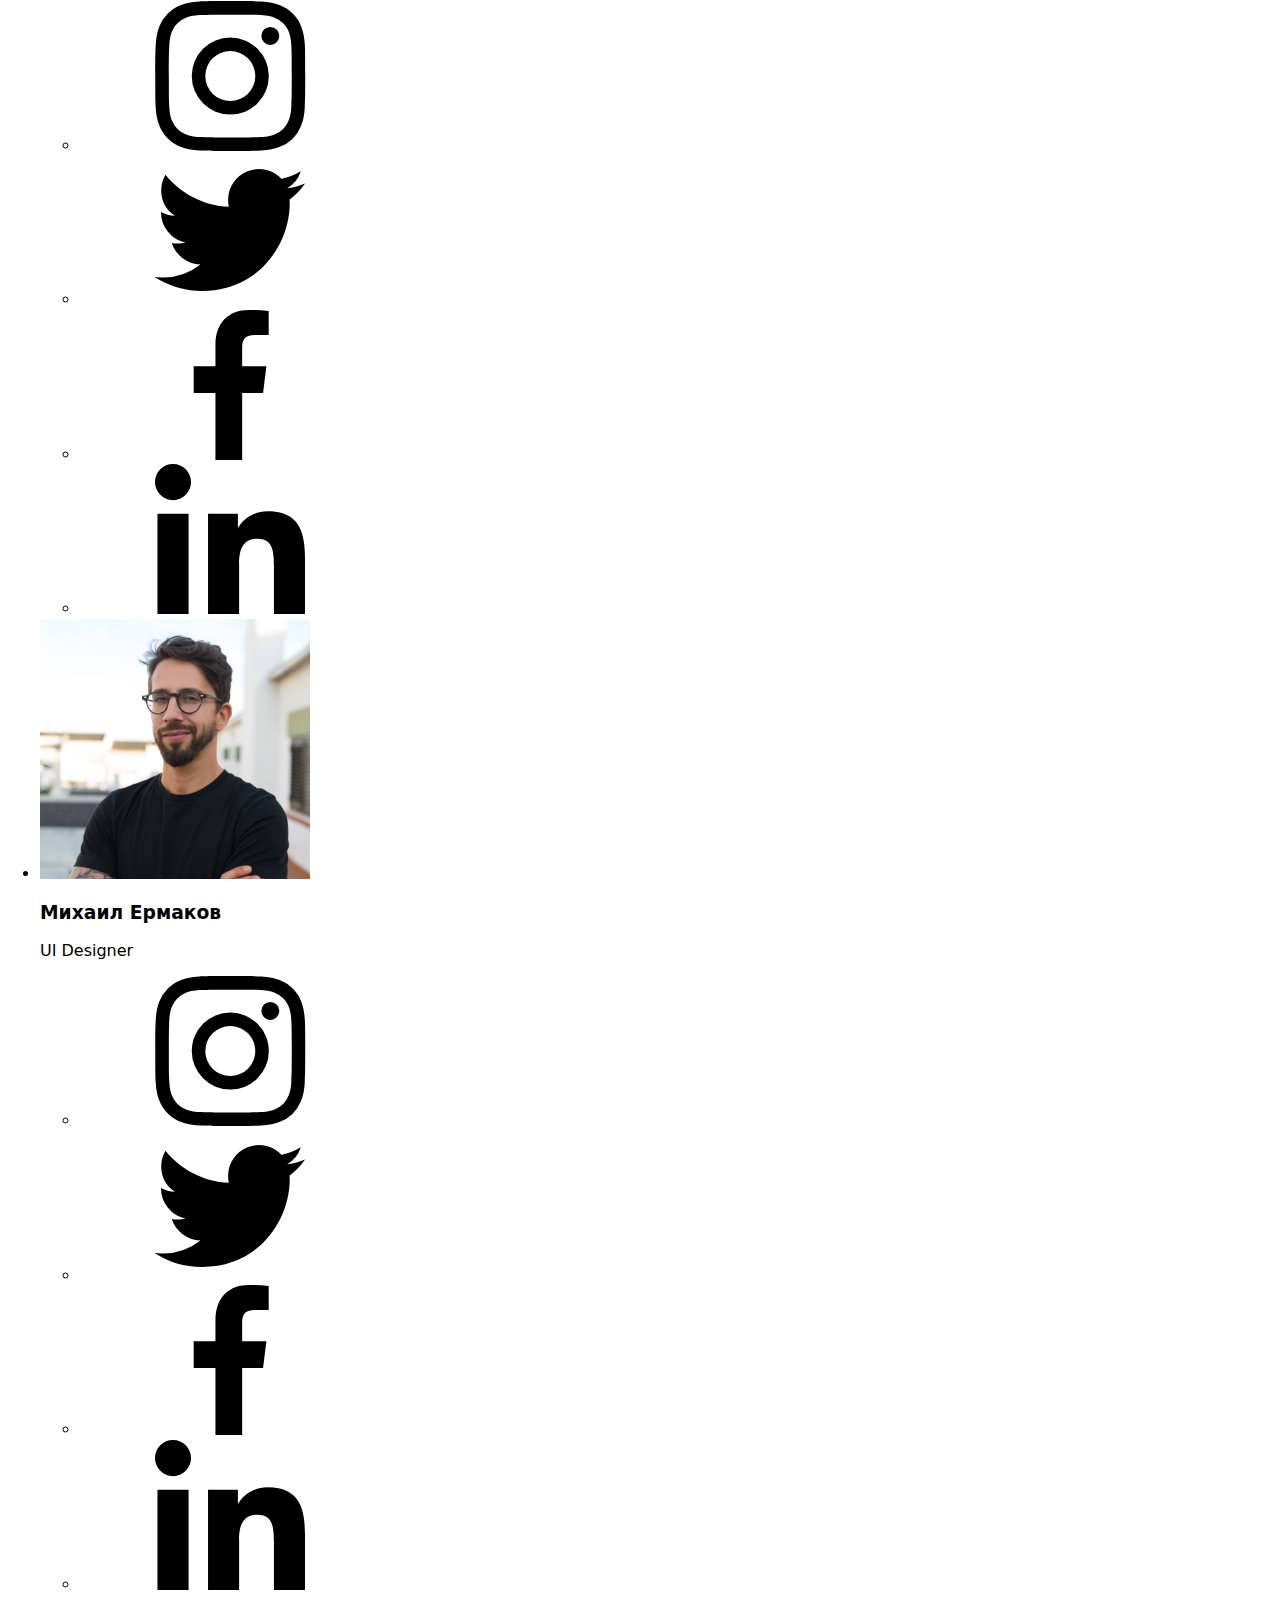
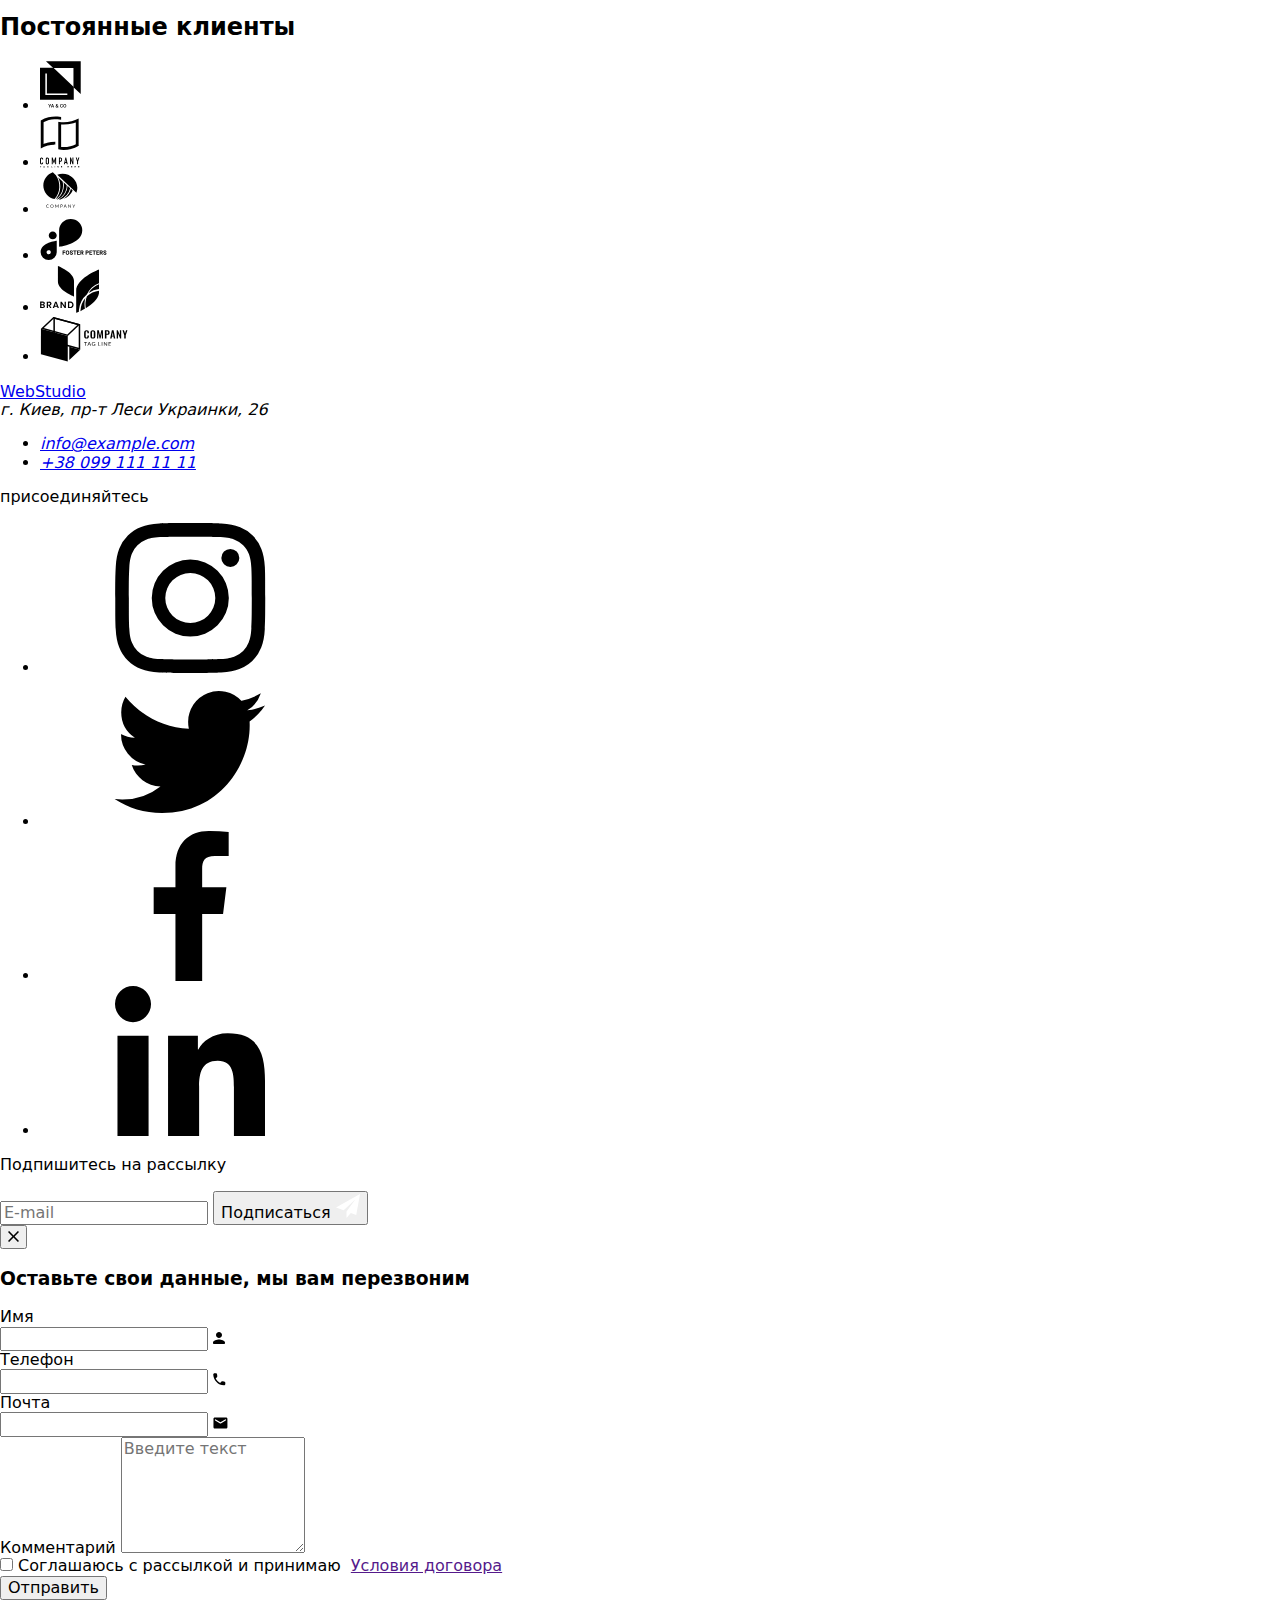
==== commit f27dc412: "Удаляет подключение css в index.html." ====
--- a/index.html
+++ b/index.html
@@ -10,7 +10,6 @@
       href="https://fonts.googleapis.com/css2?family=Raleway:wght@700&family=Roboto:wght@400;500;700;900&display=swap"
       rel="stylesheet"
     />
-    <link rel="stylesheet" href="./css/styles.css" />
   </head>
 
   <body>
--- a/css/main.min.css
+++ b/css/main.min.css
@@ -1 +1,3 @@
-/* No CSS *//*# sourceMappingURL=main.min.css.map */+/*! modern-normalize v1.0.0 | MIT License | https://github.com/sindresorhus/modern-normalize */*,*::before,*::after{-webkit-box-sizing:border-box;box-sizing:border-box}:root{-moz-tab-size:4;-o-tab-size:4;tab-size:4}html{line-height:1.15;-webkit-text-size-adjust:100%}body{margin:0}body{font-family:system-ui,-apple-system,"Segoe UI",Roboto,Helvetica,Arial,sans-serif,"Apple Color Emoji","Segoe UI Emoji"}hr{height:0;color:inherit}abbr[title]{-webkit-text-decoration:underline dotted;text-decoration:underline dotted}b,strong{font-weight:bolder}code,kbd,samp,pre{font-family:ui-monospace, SFMono-Regular, Consolas, 'Liberation Mono', Menlo,+ monospace;font-size:1em}small{font-size:80%}sub,sup{font-size:75%;line-height:0;position:relative;vertical-align:baseline}sub{bottom:-0.25em}sup{top:-0.5em}table{text-indent:0;border-color:inherit}button,input,optgroup,select,textarea{font-family:inherit;font-size:100%;line-height:1.15;margin:0}button,select{text-transform:none}button,[type='button'],[type='reset'],[type='submit']{-webkit-appearance:button}::-moz-focus-inner{border-style:none;padding:0}:-moz-focusring{outline:1px dotted ButtonText}:-moz-ui-invalid{box-shadow:none}legend{padding:0}progress{vertical-align:baseline}::-webkit-inner-spin-button,::-webkit-outer-spin-button{height:auto}[type='search']{-webkit-appearance:textfield;outline-offset:-2px}::-webkit-search-decoration{-webkit-appearance:none}::-webkit-file-upload-button{-webkit-appearance:button;font:inherit}summary{display:list-item}
+/*# sourceMappingURL=main.min.css.map */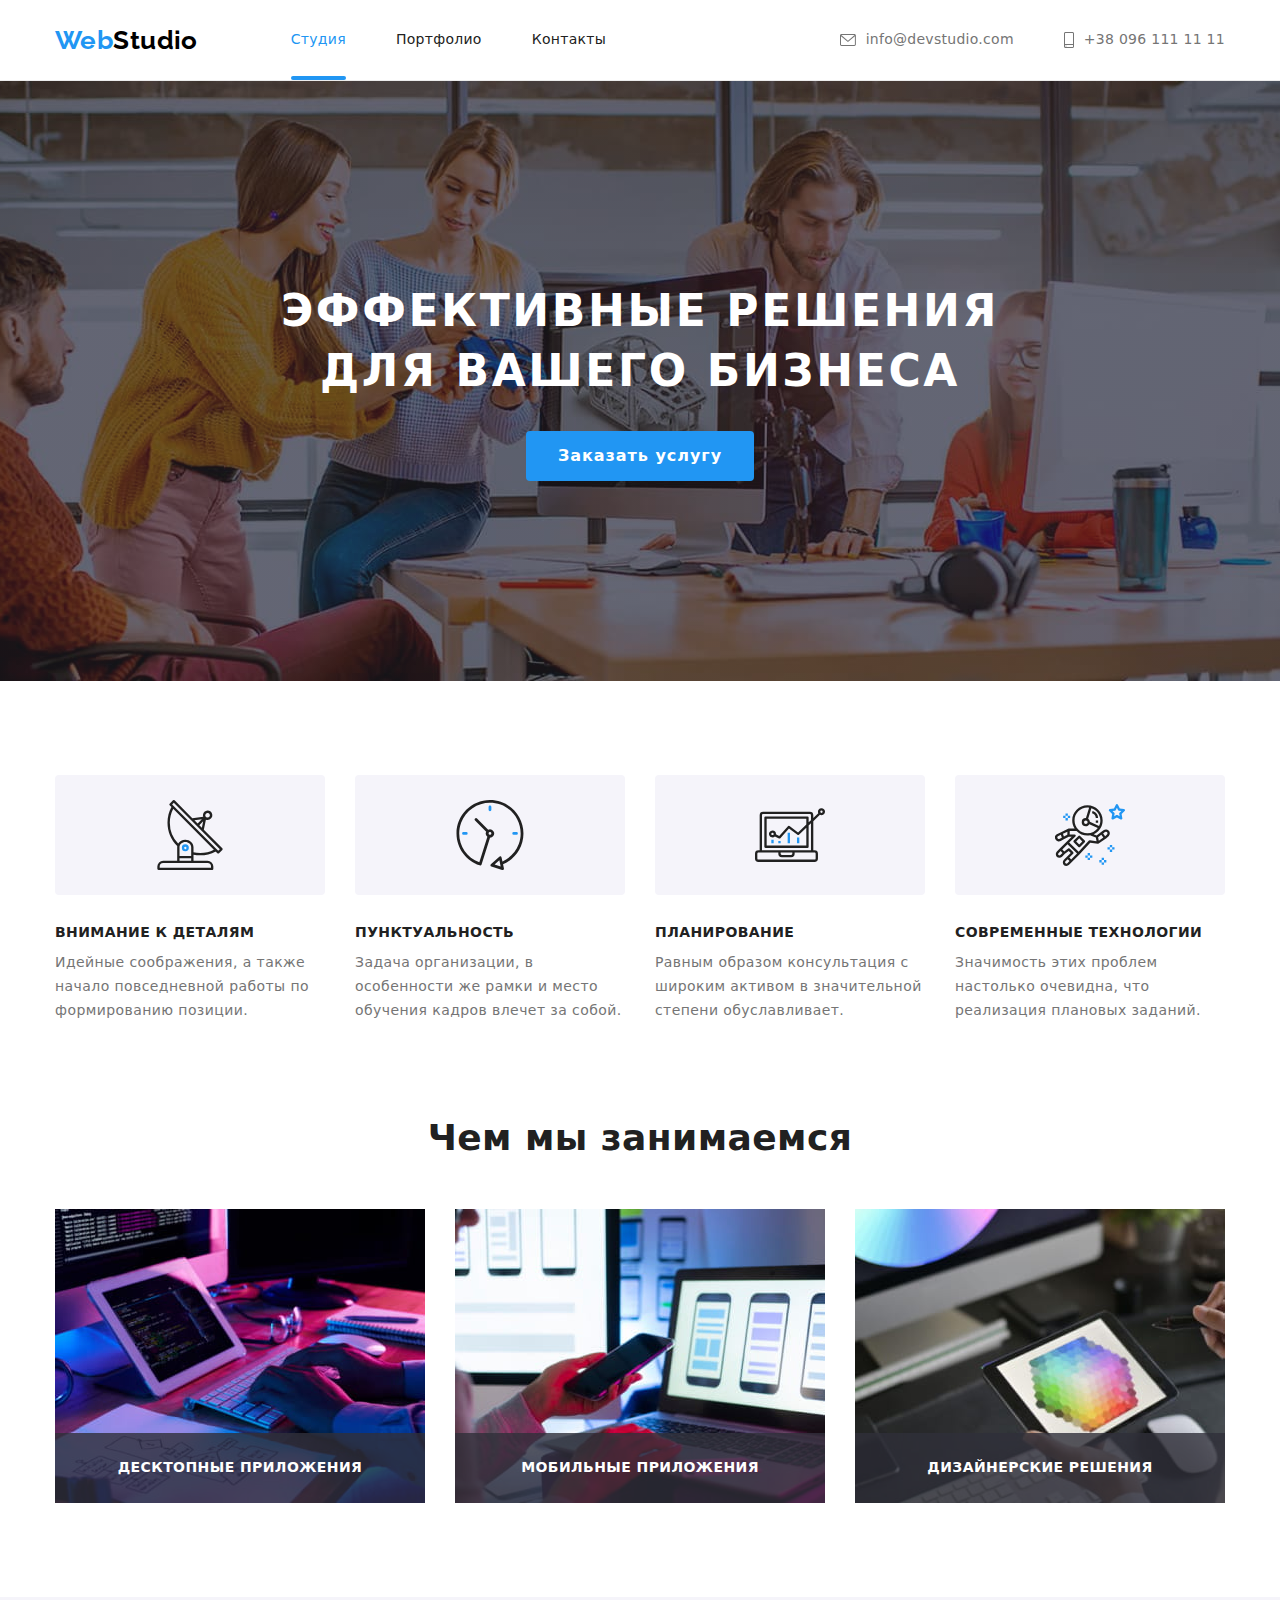
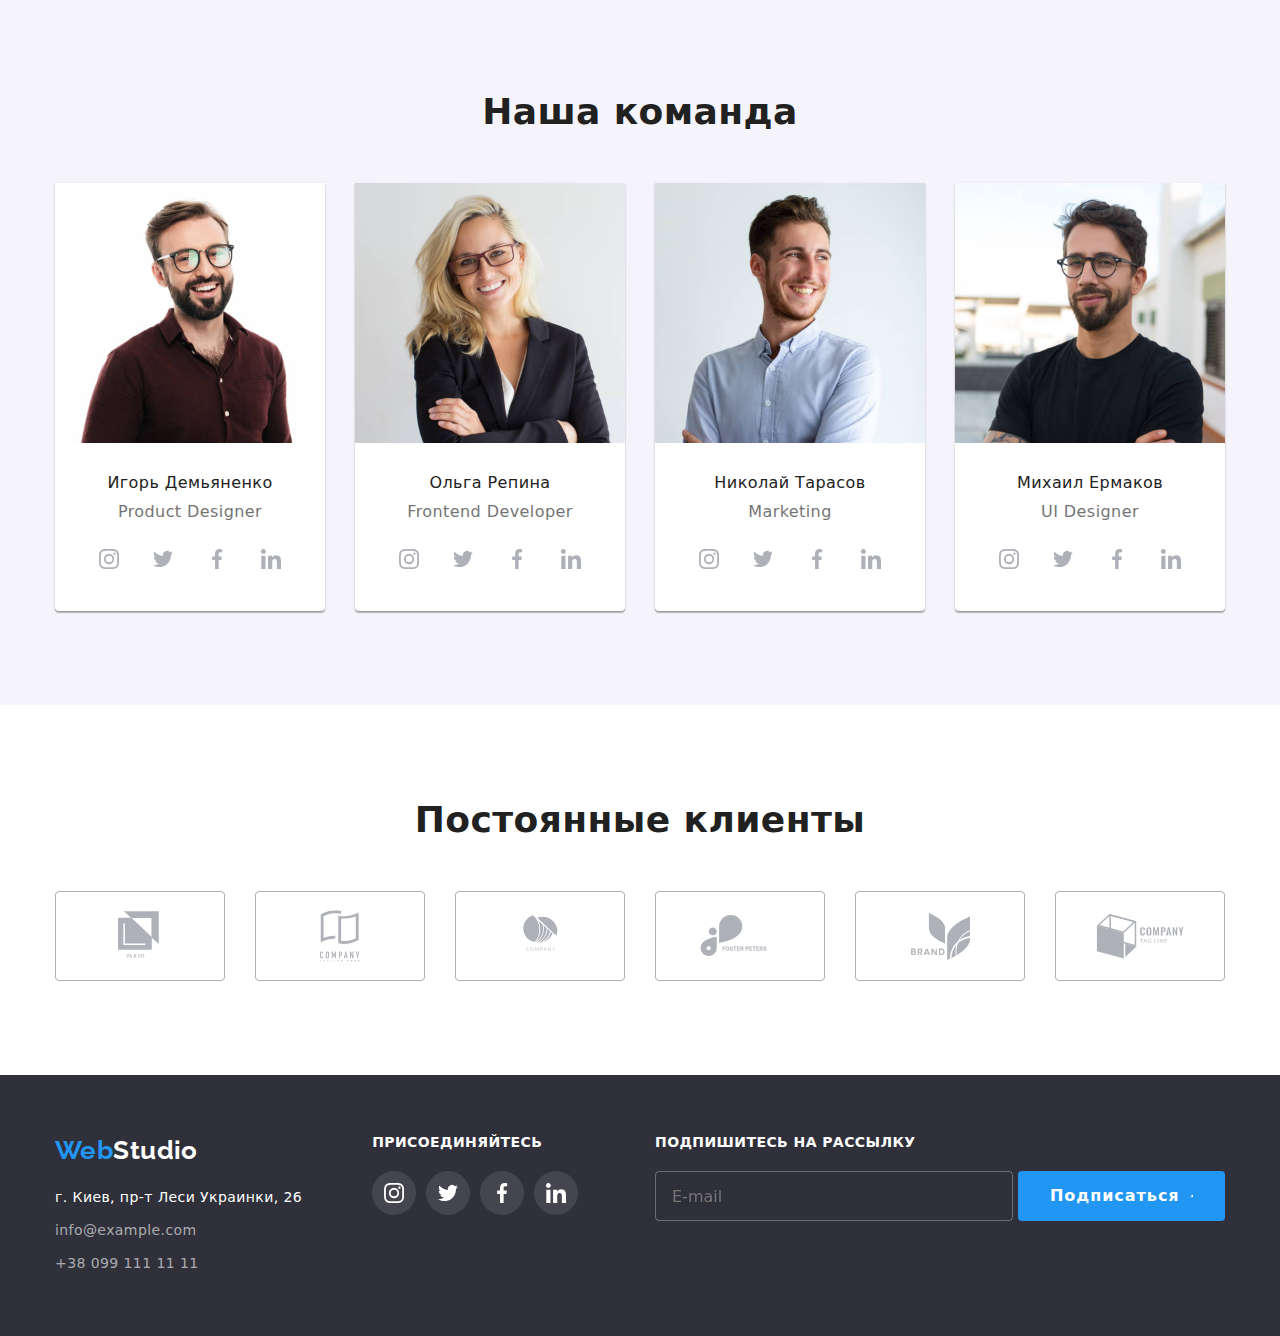
==== commit 45c445fe: "Переносит ссылку с подключением css файла под ссылки подключения шрифтов." ====
--- a/index.html
+++ b/index.html
@@ -4,12 +4,12 @@
     <meta charset="UTF-8" />
     <meta name="viewport" content="width=device-width, initial-scale=1.0" />
     <title>Студия</title>
-    <link rel="stylesheet" href="./css/main.min.css" />
     <link rel="preconnect" href="https://fonts.gstatic.com" />
     <link
       href="https://fonts.googleapis.com/css2?family=Raleway:wght@700&family=Roboto:wght@400;500;700;900&display=swap"
       rel="stylesheet"
     />
+    <link rel="stylesheet" href="./css/main.min.css" />
   </head>
 
   <body>
@@ -191,7 +191,7 @@
       </section>
 
       <!----------------------------Наша команда------------------------------------>
-      <section class="team section">
+      <section class="team section section--team">
         <div class="container">
           <h2 class="team__header section__header">Наша команда</h2>
 
@@ -388,7 +388,7 @@
       </section>
 
       <!------------------------------Постоянные клиенты------------------------------>
-      <section class="client section">
+      <section class="client section section--client">
         <div class="container">
           <h2 class="client__header section__header">Постоянные клиенты</h2>
 
@@ -446,8 +446,8 @@
     </main>
 
     <!----------------------------Подвал сайта-------------------------------------->
-    <footer class="page-footer section">
-      <div class="footer container">
+    <footer class="page-footer section section--page-footer">
+      <div class="container footer">
         <div class="page-footer__content">
           <a href="/index.html" class="logo page-footer__logo"
             >Web<span class="logo__text logo__text--inverse">Studio</span>
@@ -544,8 +544,8 @@
     </footer>
 
     <!----------------------------Модальное окно------------------------------------>
-    <div class="backdrop is-hidden" data-modal>
-      <div class="modal">
+    <div class="backdrop backdrop--hidden" data-modal>
+      <div class="backdrop__modal">
         <button class="button-close" type="button" data-modal-close>
           <svg class="close-icon" height="11" width="11">
             <use href="./images/icons.svg#icon-close-icon"></use>
--- a/css/main.min.css
+++ b/css/main.min.css
@@ -1,3 +1,3 @@
-/*! modern-normalize v1.0.0 | MIT License | https://github.com/sindresorhus/modern-normalize */*,*::before,*::after{-webkit-box-sizing:border-box;box-sizing:border-box}:root{-moz-tab-size:4;-o-tab-size:4;tab-size:4}html{line-height:1.15;-webkit-text-size-adjust:100%}body{margin:0}body{font-family:system-ui,-apple-system,"Segoe UI",Roboto,Helvetica,Arial,sans-serif,"Apple Color Emoji","Segoe UI Emoji"}hr{height:0;color:inherit}abbr[title]{-webkit-text-decoration:underline dotted;text-decoration:underline dotted}b,strong{font-weight:bolder}code,kbd,samp,pre{font-family:ui-monospace, SFMono-Regular, Consolas, 'Liberation Mono', Menlo,- monospace;font-size:1em}small{font-size:80%}sub,sup{font-size:75%;line-height:0;position:relative;vertical-align:baseline}sub{bottom:-0.25em}sup{top:-0.5em}table{text-indent:0;border-color:inherit}button,input,optgroup,select,textarea{font-family:inherit;font-size:100%;line-height:1.15;margin:0}button,select{text-transform:none}button,[type='button'],[type='reset'],[type='submit']{-webkit-appearance:button}::-moz-focus-inner{border-style:none;padding:0}:-moz-focusring{outline:1px dotted ButtonText}:-moz-ui-invalid{box-shadow:none}legend{padding:0}progress{vertical-align:baseline}::-webkit-inner-spin-button,::-webkit-outer-spin-button{height:auto}[type='search']{-webkit-appearance:textfield;outline-offset:-2px}::-webkit-search-decoration{-webkit-appearance:none}::-webkit-file-upload-button{-webkit-appearance:button;font:inherit}summary{display:list-item}
+.section--team{padding-top:94px;padding-bottom:94px;background-color:#f5f4fa}.section--client{padding:94px 0}.section--page-footer{padding:60px 0}.section__header{margin-top:0;margin-bottom:50px;color:#212121;font-weight:700;font-size:36px;line-height:1.17;text-align:center}.section__list{display:-webkit-box;display:-ms-flexbox;display:flex}.section__subheader{margin-top:0;margin-bottom:10px;color:#212121;font-weight:700}.section__text{margin-top:0;margin-bottom:0}.container{width:1200px;padding:0 15px;margin-left:auto;margin-right:auto}.container.main-nav{display:-webkit-box;display:-ms-flexbox;display:flex;-webkit-box-align:center;-ms-flex-align:center;align-items:center}.container.footer{display:-webkit-box;display:-ms-flexbox;display:flex}body{background-color:#fff;color:#757575;font-family:Roboto,sans-serif;font-size:14px;line-height:1.71;letter-spacing:0.03em}header{border-bottom:1px solid #ececec}img{display:block;max-width:100%;height:auto}a:active,a:focus{outline:none}button:active,button:focus{outline:none}.list{padding:0;margin:0;list-style:none}.visually-hidden{position:absolute;clip:rect(0 0 0 0);width:1px;height:1px;margin:-1px}/*! modern-normalize v1.0.0 | MIT License | https://github.com/sindresorhus/modern-normalize */*,*::before,*::after{-webkit-box-sizing:border-box;box-sizing:border-box}:root{-moz-tab-size:4;-o-tab-size:4;tab-size:4}html{line-height:1.15;-webkit-text-size-adjust:100%}body{margin:0}body{font-family:system-ui,-apple-system,"Segoe UI",Roboto,Helvetica,Arial,sans-serif,"Apple Color Emoji","Segoe UI Emoji"}hr{height:0;color:inherit}abbr[title]{-webkit-text-decoration:underline dotted;text-decoration:underline dotted}b,strong{font-weight:bolder}code,kbd,samp,pre{font-family:ui-monospace, SFMono-Regular, Consolas, 'Liberation Mono', Menlo,+ monospace;font-size:1em}small{font-size:80%}sub,sup{font-size:75%;line-height:0;position:relative;vertical-align:baseline}sub{bottom:-0.25em}sup{top:-0.5em}table{text-indent:0;border-color:inherit}button,input,optgroup,select,textarea{font-family:inherit;font-size:100%;line-height:1.15;margin:0}button,select{text-transform:none}button,[type='button'],[type='reset'],[type='submit']{-webkit-appearance:button}::-moz-focus-inner{border-style:none;padding:0}:-moz-focusring{outline:1px dotted ButtonText}:-moz-ui-invalid{box-shadow:none}legend{padding:0}progress{vertical-align:baseline}::-webkit-inner-spin-button,::-webkit-outer-spin-button{height:auto}[type='search']{-webkit-appearance:textfield;outline-offset:-2px}::-webkit-search-decoration{-webkit-appearance:none}::-webkit-file-upload-button{-webkit-appearance:button;font:inherit}summary{display:list-item}.logo{color:#2196f3;font-family:Raleway,sans-serif;font-weight:700;font-size:26px;line-height:1.19;text-decoration:none}.logo__text{color:#000;padding-top:32px;padding-bottom:32px}.logo__text--inverse{color:#fff}.site-nav{display:-webkit-box;display:-ms-flexbox;display:flex}.site-nav--left{margin-left:93px}.site-nav__item:not(:first-child){margin-left:50px}.site-nav__link{position:relative;display:block;padding-top:32px;padding-bottom:32px;color:#212121;font-weight:500;line-height:1.14;letter-spacing:0.02em;text-decoration:none;-webkit-transition:color 250ms cubic-bezier(0.4, 0, 0.2, 1);transition:color 250ms cubic-bezier(0.4, 0, 0.2, 1)}.site-nav__link:hover,.site-nav__link:focus{color:#2196f3}.site-nav__link--current{color:#2196f3}.site-nav__link::after{content:'';position:absolute;bottom:0;left:0;display:inline-block;width:100%;height:4px;background-color:#2196f3;border-radius:2px;-webkit-transform:scaleX(0);transform:scaleX(0);-webkit-transition:-webkit-transform 250ms cubic-bezier(0.4, 0, 0.2, 1);transition:-webkit-transform 250ms cubic-bezier(0.4, 0, 0.2, 1);transition:transform 250ms cubic-bezier(0.4, 0, 0.2, 1);transition:transform 250ms cubic-bezier(0.4, 0, 0.2, 1), -webkit-transform 250ms cubic-bezier(0.4, 0, 0.2, 1)}.site-nav__link--current::after,.site-nav__link:focus::after,.site-nav__link:hover::after{-webkit-transform:scaleX(1);transform:scaleX(1)}.contact-list{display:-webkit-box;display:-ms-flexbox;display:flex}.contact-list--left{margin-left:auto}.contact-list--footer{display:-webkit-box;display:-ms-flexbox;display:flex;-webkit-box-orient:vertical;-webkit-box-direction:normal;-ms-flex-direction:column;flex-direction:column}.contact-list__item:nth-child(2){margin-left:50px}.contact-list__item--footer{margin-bottom:9px}.contact-list__item--footer:nth-child(2){margin-left:0;margin-bottom:0}.contact-list__link{display:-webkit-box;display:-ms-flexbox;display:flex;-webkit-box-align:center;-ms-flex-align:center;align-items:center;padding-top:32px;padding-bottom:32px;color:#757575;font-style:normal;font-weight:500;line-height:1.14;letter-spacing:0.02em;text-decoration:none;-webkit-transition:color 250ms cubic-bezier(0.4, 0, 0.2, 1);transition:color 250ms cubic-bezier(0.4, 0, 0.2, 1)}.contact-list__link:hover,.contact-list__link:focus{color:#2196f3}.contact-list__link--footer{display:inline-block;padding-top:0;padding-bottom:0;color:rgba(255,255,255,0.6);font-weight:inherit;line-height:1.71;letter-spacing:inherit}.contact-list__icon{fill:currentColor}.contact-list__icon--start{margin-right:10px}.hero{padding:200px 0;max-width:1600px;height:600px;margin-left:auto;margin-right:auto;background-color:#c4c4c4;background-image:-webkit-gradient(linear, left top, right top, from(rgba(47,48,58,0.4)), to(rgba(47,48,58,0.4))),url(../images/hero.jpg);background-image:linear-gradient(to right, rgba(47,48,58,0.4), rgba(47,48,58,0.4)),url(../images/hero.jpg);background-repeat:no-repeat;background-position:center;background-size:cover;text-align:center}.hero__header{margin-top:0;margin-bottom:30px;color:#fff;font-weight:900;font-size:44px;line-height:1.36;letter-spacing:0.06em;text-transform:uppercase}.button{display:inline-block;border-radius:4px;border-width:0;font-family:inherit;font-size:16px;text-align:center;cursor:pointer}.button--order{padding:10px 32px;color:#fff;background-color:#2196f3;font-weight:700;line-height:1.88;-webkit-box-align:center;-ms-flex-align:center;align-items:center;letter-spacing:0.06em}.button--filter{padding:6px 22px;color:#212121;background-color:#f5f4fa;font-weight:500;line-height:1.63;-webkit-transition:color 250ms cubic-bezier(0.4, 0, 0.2, 1),background-color 250ms cubic-bezier(0.4, 0, 0.2, 1),-webkit-box-shadow 250ms cubic-bezier(0.4, 0, 0.2, 1);transition:color 250ms cubic-bezier(0.4, 0, 0.2, 1),background-color 250ms cubic-bezier(0.4, 0, 0.2, 1),-webkit-box-shadow 250ms cubic-bezier(0.4, 0, 0.2, 1);transition:color 250ms cubic-bezier(0.4, 0, 0.2, 1),background-color 250ms cubic-bezier(0.4, 0, 0.2, 1),box-shadow 250ms cubic-bezier(0.4, 0, 0.2, 1);transition:color 250ms cubic-bezier(0.4, 0, 0.2, 1),background-color 250ms cubic-bezier(0.4, 0, 0.2, 1),box-shadow 250ms cubic-bezier(0.4, 0, 0.2, 1),-webkit-box-shadow 250ms cubic-bezier(0.4, 0, 0.2, 1)}.button--filter:hover,.button--filter:focus{color:#fff;background-color:#2196f3;-webkit-box-shadow:0px 3px 1px rgba(0,0,0,0.1),0px 1px 2px rgba(0,0,0,0.08),0px 2px 2px rgba(0,0,0,0.12);box-shadow:0px 3px 1px rgba(0,0,0,0.1),0px 1px 2px rgba(0,0,0,0.08),0px 2px 2px rgba(0,0,0,0.12)}.button--submit{width:200px;height:50px;margin-right:auto;margin-left:auto;padding:10px 56px;color:#fff;background-color:#2196f3;-webkit-box-shadow:0px 4px 4px rgba(0,0,0,0.15);box-shadow:0px 4px 4px rgba(0,0,0,0.15);font-weight:700;line-height:1.88;-webkit-box-align:center;-ms-flex-align:center;align-items:center;letter-spacing:0.06em}.button-close{position:absolute;top:8px;right:8px;width:30px;height:30px;margin:0;padding:0;display:-webkit-box;display:-ms-flexbox;display:flex;-webkit-box-pack:center;-ms-flex-pack:center;justify-content:center;-webkit-box-align:center;-ms-flex-align:center;align-items:center;border-radius:50%;border:1px solid rgba(0,0,0,0.1);background:#fff;cursor:pointer;-webkit-transition:fill 250ms cubic-bezier(0.4, 0, 0.2, 1);transition:fill 250ms cubic-bezier(0.4, 0, 0.2, 1)}.button-close:hover,.button-close:focus{fill:#2196f3}.button--newsletter{padding:10px 32px;color:#fff;background-color:#2196f3;font-weight:700;line-height:1.88;-webkit-box-align:center;-ms-flex-align:center;align-items:center;letter-spacing:0.06em}.button__overlay{display:-webkit-box;display:-ms-flexbox;display:flex;-webkit-box-align:center;-ms-flex-align:center;align-items:center;width:143px;height:30px}.button__icon--end{margin-left:10px}.feature{padding:94px 0}.feature__item{display:-webkit-inline-box;display:-ms-inline-flexbox;display:inline-flex;-webkit-box-orient:vertical;-webkit-box-direction:normal;-ms-flex-direction:column;flex-direction:column;width:270px}.feature__item:not(:first-child){margin-left:30px}.feature__card{display:-webkit-box;display:-ms-flexbox;display:flex;-webkit-box-pack:center;-ms-flex-pack:center;justify-content:center;-webkit-box-align:center;-ms-flex-align:center;align-items:center;height:120px;background-color:#f5f4fa;margin-bottom:30px;border-radius:4px}.feature__icon{height:70px;width:70px}.feature__title{font-size:14px;line-height:1.14;text-transform:uppercase}.service{padding-bottom:94px}.service__list{-webkit-box-pack:justify;-ms-flex-pack:justify;justify-content:space-between}.service__item{position:relative}.service__label{position:absolute;left:0;bottom:0;display:-webkit-box;display:-ms-flexbox;display:flex;-webkit-box-pack:center;-ms-flex-pack:center;justify-content:center;-webkit-box-align:center;-ms-flex-align:center;align-items:center;width:100%;height:70px;background-color:rgba(47,48,58,0.8)}.service__text{color:#fff;font-weight:700;line-height:1.14;text-align:center;text-transform:uppercase}.team__member{padding-bottom:30px;width:270px;background-color:#fff;-webkit-box-shadow:0px 1px 3px rgba(0,0,0,0.12),0px 1px 1px rgba(0,0,0,0.14),0px 2px 1px rgba(0,0,0,0.2);box-shadow:0px 1px 3px rgba(0,0,0,0.12),0px 1px 1px rgba(0,0,0,0.14),0px 2px 1px rgba(0,0,0,0.2);border-radius:0px 0px 4px 4px}.team__member:not(:first-child){margin-left:30px}.team__member-img{margin-bottom:30px}.team__member-name{font-weight:500;font-size:16px;line-height:1.19;text-align:center}.team__member-spec{font-size:16px;line-height:1.19;text-align:center;margin-bottom:16px}.social__content{display:-webkit-inline-box;display:-ms-inline-flexbox;display:inline-flex;-webkit-box-orient:vertical;-webkit-box-direction:normal;-ms-flex-direction:column;flex-direction:column;width:206px;height:80px;margin-left:70px}.social__label{margin-bottom:20px;color:#fff;font-weight:bold;line-height:1.14;text-transform:uppercase}.social__list{display:-webkit-box;display:-ms-flexbox;display:flex;-webkit-box-pack:center;-ms-flex-pack:center;justify-content:center}.social__list--footer{-webkit-box-pack:justify;-ms-flex-pack:justify;justify-content:space-between}.social__item:not(:first-child){margin-left:10px}.social__link{display:-webkit-inline-box;display:-ms-inline-flexbox;display:inline-flex;-webkit-box-pack:center;-ms-flex-pack:center;justify-content:center;-webkit-box-align:center;-ms-flex-align:center;align-items:center;width:44px;height:44px;color:#afb1b8;background-color:transparent;border-radius:50%;-webkit-transition:color 250ms cubic-bezier(0.4, 0, 0.2, 1),background-color 250ms cubic-bezier(0.4, 0, 0.2, 1);transition:color 250ms cubic-bezier(0.4, 0, 0.2, 1),background-color 250ms cubic-bezier(0.4, 0, 0.2, 1)}.social__link:hover,.social__link:focus{color:#fff;background-color:#2196f3}.social__link--footer{color:#fff;background-color:rgba(255,255,255,0.1);border-radius:50%;-webkit-transition:background-color 250ms cubic-bezier(0.4, 0, 0.2, 1);transition:background-color 250ms cubic-bezier(0.4, 0, 0.2, 1)}.social__link--footer:hover,.social__link--footer:focus{background-color:#2196f3}.social__icon{width:20px;height:20px;fill:currentColor}.social__icon--footer{width:20px;height:20px;fill:currentColor}.client__list{display:-webkit-box;display:-ms-flexbox;display:flex;-webkit-box-pack:justify;-ms-flex-pack:justify;justify-content:space-between}.client__link{display:-webkit-inline-box;display:-ms-inline-flexbox;display:inline-flex;-webkit-box-pack:center;-ms-flex-pack:center;justify-content:center;-webkit-box-align:center;-ms-flex-align:center;align-items:center;width:170px;height:90px;color:#afb1b8;border:1px solid #afb1b8;-webkit-box-sizing:border-box;box-sizing:border-box;border-radius:4px;-webkit-transition:color 250ms cubic-bezier(0.4, 0, 0.2, 1),border 250ms cubic-bezier(0.4, 0, 0.2, 1);transition:color 250ms cubic-bezier(0.4, 0, 0.2, 1),border 250ms cubic-bezier(0.4, 0, 0.2, 1)}.client__link:hover,.client__link:focus{color:#2196f3;border:1px solid #2196f3}.client__icon{fill:currentColor}.backdrop{position:fixed;top:0;left:0;width:100%;height:100%;background-color:rgba(0,0,0,0.2);opacity:1;-webkit-transition:opacity 250ms cubic-bezier(0.4, 0, 0.2, 1);transition:opacity 250ms cubic-bezier(0.4, 0, 0.2, 1)}.backdrop--hidden{opacity:0;pointer-events:none}.backdrop__modal{position:absolute;top:50%;left:50%;min-width:528px;min-height:581px;-webkit-transform:translate(-50%, -50%) scale(1);transform:translate(-50%, -50%) scale(1);-webkit-transition:-webkit-transform 250ms cubic-bezier(0.4, 0, 0.2, 1);transition:-webkit-transform 250ms cubic-bezier(0.4, 0, 0.2, 1);transition:transform 250ms cubic-bezier(0.4, 0, 0.2, 1);transition:transform 250ms cubic-bezier(0.4, 0, 0.2, 1), -webkit-transform 250ms cubic-bezier(0.4, 0, 0.2, 1)}.backdrop--hidden .backdrop__modal{-webkit-transform:translate(-50%, -50%) scale(1.1);transform:translate(-50%, -50%) scale(1.1)}.project{padding-top:94px;padding-bottom:94px}.project__item{position:relative;overflow:hidden}.project__description{position:absolute;top:0;left:0;width:100%;height:100%;padding:63px 24px;background-color:rgba(33,150,243,0.9);-webkit-transform:translateY(100%);transform:translateY(100%)}.project__description-text{color:#fff;font-size:18px;line-height:1.56}.project__label{padding:20px 24px;border:1px solid #eeeeee;border-top:none;-webkit-box-sizing:border-box;box-sizing:border-box}.project__title{margin-bottom:4px;font-size:18px;line-height:2;letter-spacing:0.06em}.project__text{color:#757575;font-size:16px;line-height:1.88}.page-footer{background-color:#2f303a}.page-footer__content{display:-webkit-inline-box;display:-ms-inline-flexbox;display:inline-flex;-webkit-box-orient:vertical;-webkit-box-direction:normal;-ms-flex-direction:column;flex-direction:column}.page-footer__logo{display:inline-block;margin-bottom:20px}.address{display:inline-block;margin-bottom:9px;color:#fff;font-style:normal}.newsletter-form{width:570px;height:86px}.newsletter-form--left{margin-left:auto}.newsletter-form__label{margin-bottom:20px;color:#fff;font-weight:bold;line-height:1.14;text-transform:uppercase}.form{display:-webkit-box;display:-ms-flexbox;display:flex;-webkit-box-pack:justify;-ms-flex-pack:justify;justify-content:space-between}.form__input{width:358px;height:50px;background-color:inherit;border:1px solid rgba(255,255,255,0.3);-webkit-filter:drop-shadow(0px 4px 4px rgba(0,0,0,0.15));filter:drop-shadow(0px 4px 4px rgba(0,0,0,0.15));border-radius:4px;outline:none}.form__input[placeholder]{display:-webkit-box;display:-ms-flexbox;display:flex;-webkit-box-align:center;-ms-flex-align:center;align-items:center;padding:15px 16px;color:rgba(255,255,255,0.6);font-size:16px;line-height:1.25}.filters{display:-webkit-box;display:-ms-flexbox;display:flex;-webkit-box-align:start;-ms-flex-align:start;align-items:flex-start;-webkit-box-pack:center;-ms-flex-pack:center;justify-content:center;margin-bottom:50px}.filters__item:not(:first-child){margin-left:8px}.card-set{-ms-flex-wrap:wrap;flex-wrap:wrap}.card-set__item{margin-left:30px;margin-bottom:30px;width:370px;background:#fff}.card-set__item:nth-child(3n+1){margin-left:0}.card-set__item:nth-last-child(-n+3){margin-bottom:0}.card-set__link{display:block;text-decoration:none;-webkit-transition:-webkit-box-shadow 250ms cubic-bezier(0.4, 0, 0.2, 1);transition:-webkit-box-shadow 250ms cubic-bezier(0.4, 0, 0.2, 1);transition:box-shadow 250ms cubic-bezier(0.4, 0, 0.2, 1);transition:box-shadow 250ms cubic-bezier(0.4, 0, 0.2, 1), -webkit-box-shadow 250ms cubic-bezier(0.4, 0, 0.2, 1)}.card-set__link:hover,.card-set__link:focus{-webkit-box-shadow:0px 1px 1px rgba(0,0,0,0.12),0px 4px 4px rgba(0,0,0,0.06),1px 4px 6px rgba(0,0,0,0.16);box-shadow:0px 1px 1px rgba(0,0,0,0.12),0px 4px 4px rgba(0,0,0,0.06),1px 4px 6px rgba(0,0,0,0.16)}.card-set__link .project__description{-webkit-transition:-webkit-transform 250ms cubic-bezier(0.4, 0, 0.2, 1);transition:-webkit-transform 250ms cubic-bezier(0.4, 0, 0.2, 1);transition:transform 250ms cubic-bezier(0.4, 0, 0.2, 1);transition:transform 250ms cubic-bezier(0.4, 0, 0.2, 1), -webkit-transform 250ms cubic-bezier(0.4, 0, 0.2, 1)}.card-set__link:focus .project__description,.card-set__link:hover .project__description{-webkit-transform:translateY(0);transform:translateY(0)}.form-modal{display:-webkit-box;display:-ms-flexbox;display:flex;-webkit-box-orient:vertical;-webkit-box-direction:normal;-ms-flex-direction:column;flex-direction:column;padding:40px;background-color:#fff;-webkit-box-shadow:0px 1px 3px rgba(0,0,0,0.12),0px 1px 1px rgba(0,0,0,0.14),0px 2px 1px rgba(0,0,0,0.2);box-shadow:0px 1px 3px rgba(0,0,0,0.12),0px 1px 1px rgba(0,0,0,0.14),0px 2px 1px rgba(0,0,0,0.2);border-radius:4px}.form-modal__label{margin-bottom:12px;font-size:20px;line-height:1.15;text-align:center}.form-field{display:-webkit-box;display:-ms-flexbox;display:flex;-webkit-box-orient:vertical;-webkit-box-direction:normal;-ms-flex-direction:column;flex-direction:column;margin-bottom:10px}.form-field:nth-last-child(3){margin-bottom:20px}.form-field__label{margin-bottom:4px;font-size:12px;line-height:1.17;letter-spacing:0.01em}.field{position:relative}.field__input{width:100%;height:40px;padding:12px 42px;border:1px solid rgba(33,33,33,0.2);border-radius:4px;outline:none;-webkit-transition:border-color 250ms cubic-bezier(0.4, 0, 0.2, 1);transition:border-color 250ms cubic-bezier(0.4, 0, 0.2, 1)}.field__input:focus+.field__icon,.field__input:focus{fill:#2196f3;border-color:#2196f3}.field__icon{position:absolute;top:50%;left:15px;-webkit-transform:translateY(-50%);transform:translateY(-50%);-webkit-transition:fill 250ms cubic-bezier(0.4, 0, 0.2, 1);transition:fill 250ms cubic-bezier(0.4, 0, 0.2, 1)}.form-field__textarea{padding:12px 16px;height:120px;border:1px solid rgba(33,33,33,0.2);border-radius:4px;outline:none;-webkit-transition:border-color 250ms cubic-bezier(0.4, 0, 0.2, 1);transition:border-color 250ms cubic-bezier(0.4, 0, 0.2, 1)}.form-field__textarea[placeholder]{font-size:12px;line-height:1.67;letter-spacing:0.01em;color:rgba(117,117,117,0.5)}.form-field__textarea:focus{border-color:#2196f3}.checkbox{display:-webkit-box;display:-ms-flexbox;display:flex;-webkit-box-align:center;-ms-flex-align:center;align-items:center;margin-right:auto;margin-left:auto;margin-bottom:30px}.checkbox__label{display:-webkit-box;display:-ms-flexbox;display:flex;-webkit-box-align:center;-ms-flex-align:center;align-items:center;padding-left:24px}.checkbox__link{color:#2196f3;text-decoration-skip-ink:none}.checkbox__icon{position:absolute;width:16px;height:15px;margin-left:-24px;background-image:url(../images/check-off.svg);border-radius:2px}.checkbox__input:checked+.checkbox__icon{background-color:#2196f3;background-image:url(../images/check-on.svg)}
 /*# sourceMappingURL=main.min.css.map */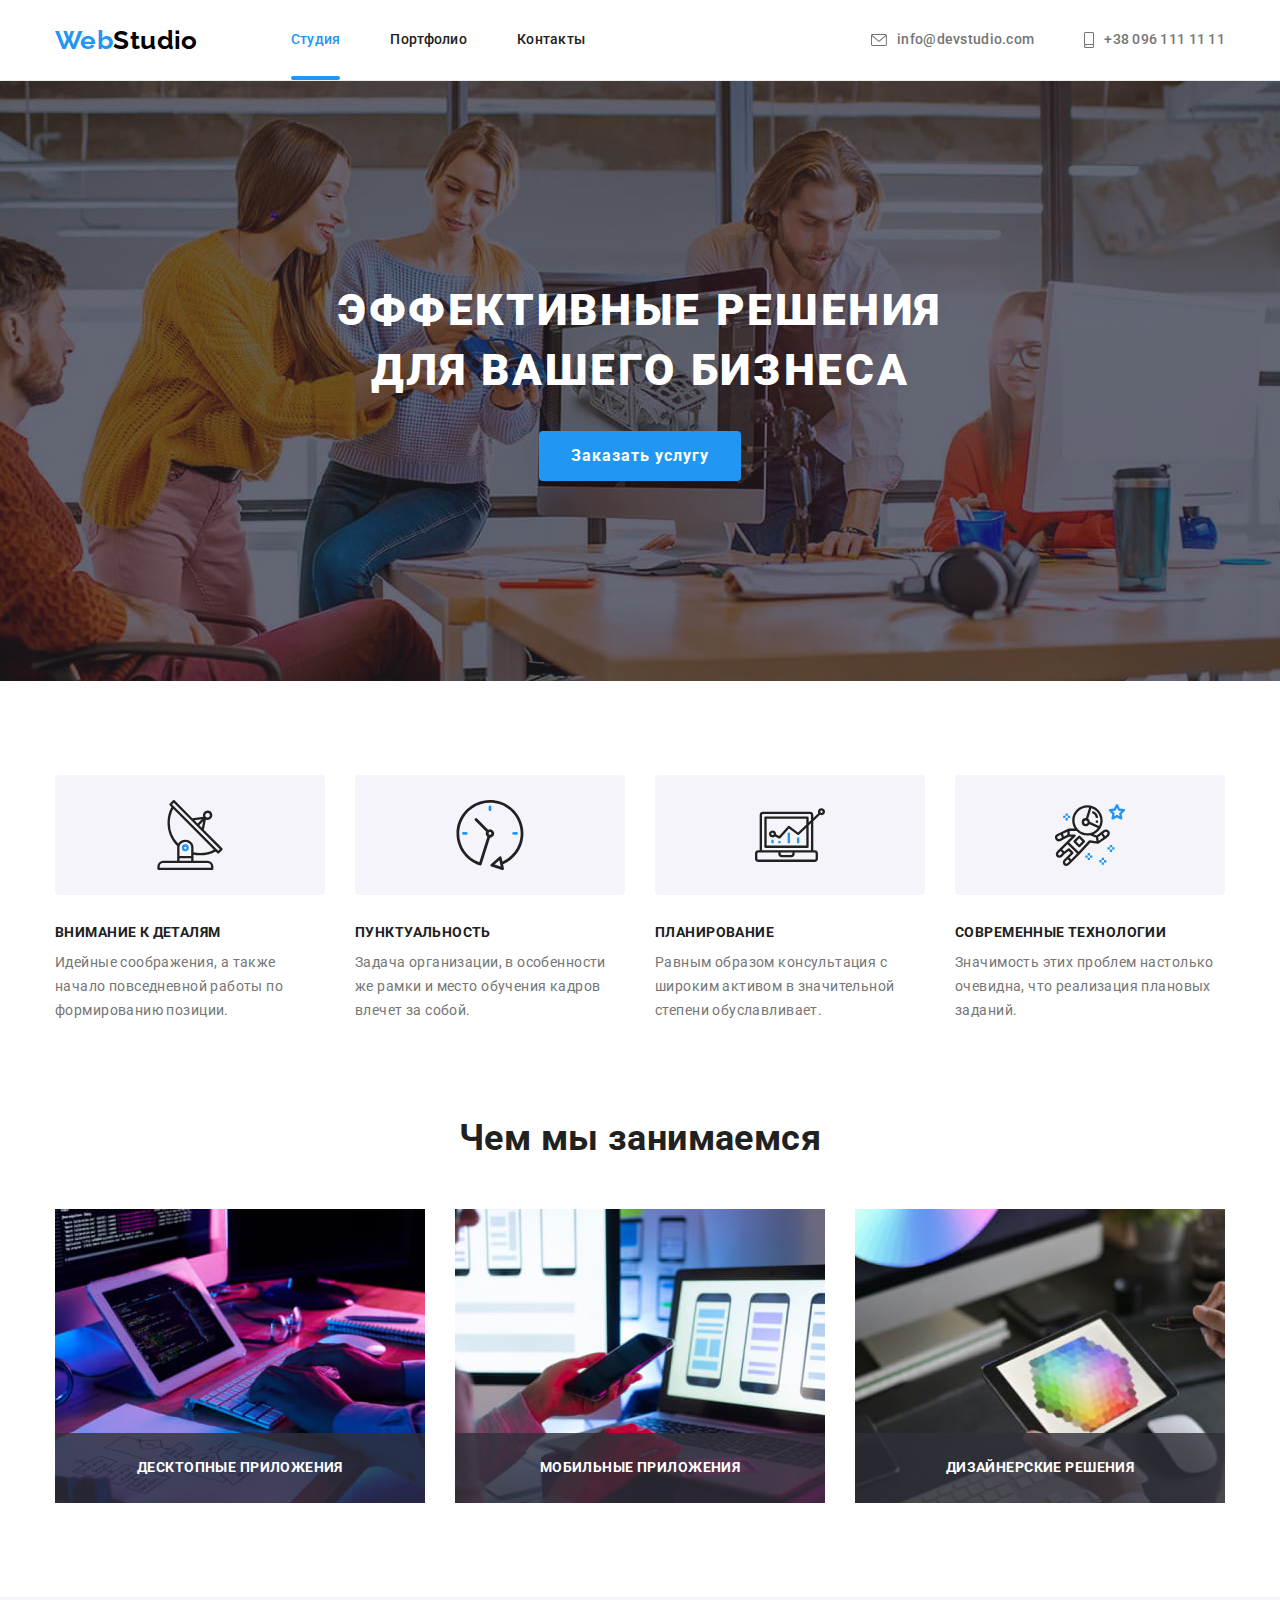
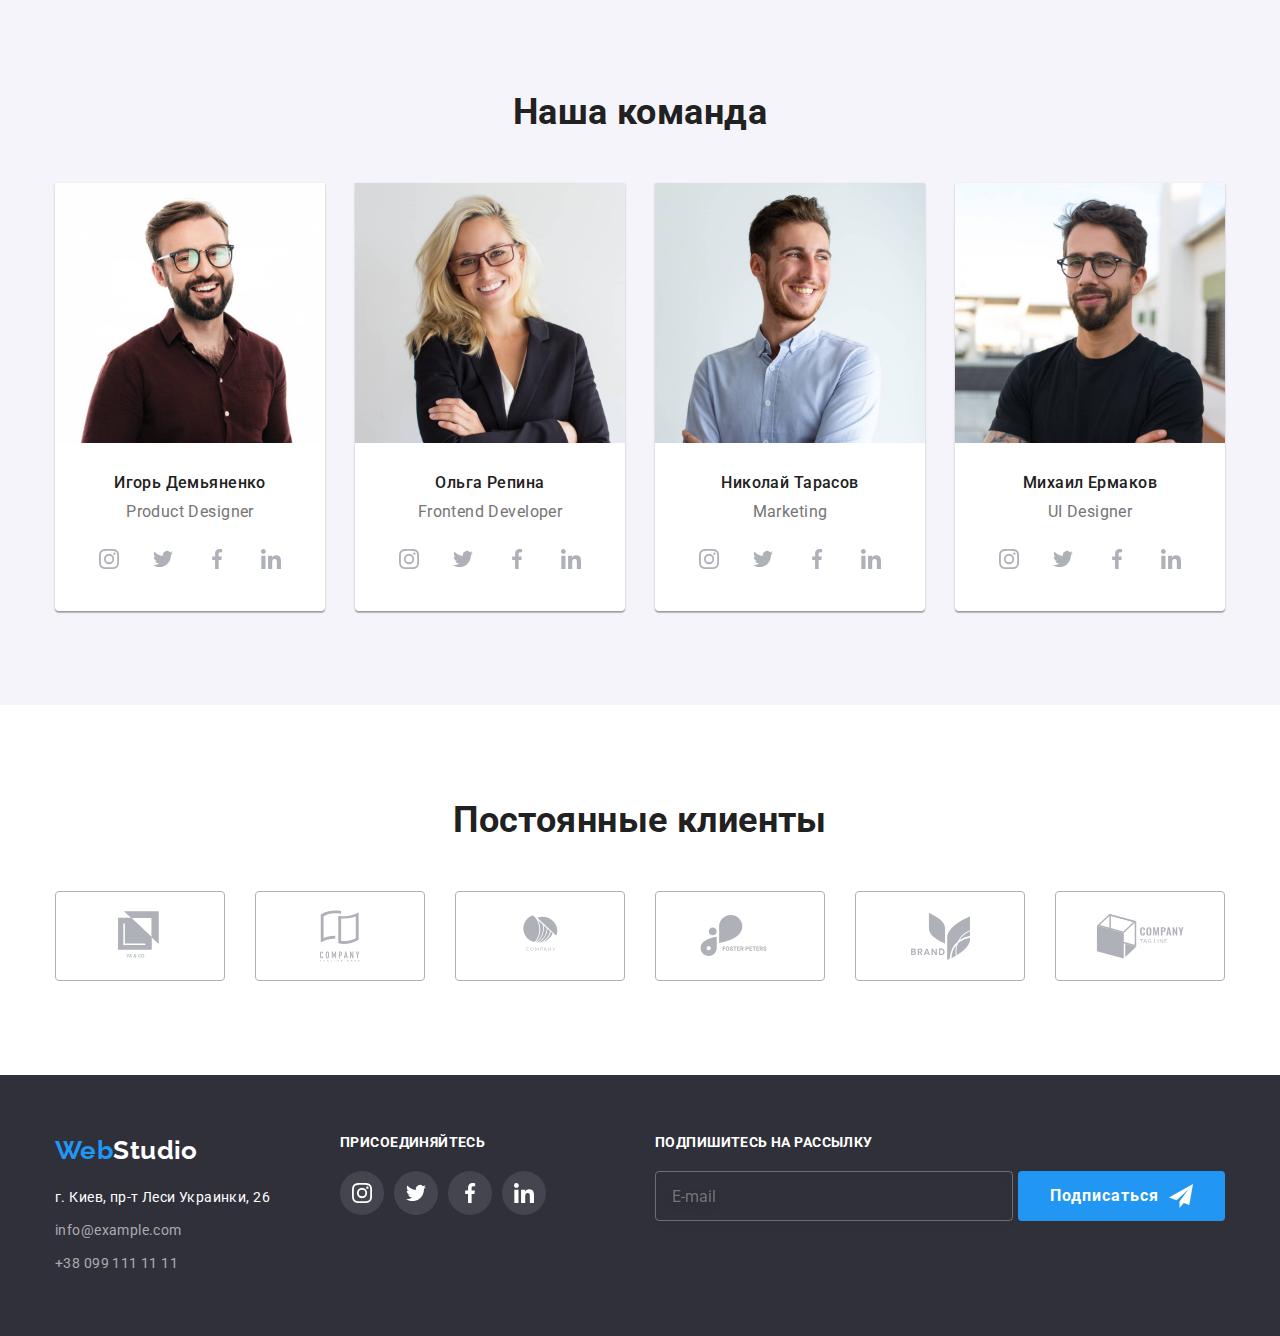
==== commit 6ebd477b: "Переименовывает имена классов тегов h2 и h3." ====
--- a/index.html
+++ b/index.html
@@ -75,7 +75,7 @@
     <main>
       <!-------------------------------Герой--------------------------------------->
       <section class="hero section">
-        <h1 class="hero__header">
+        <h1 class="hero__heading">
           Эффективные решения<br />для вашего бизнеса
         </h1>
         <button class="button--order button" type="button" data-modal-open>
@@ -95,7 +95,7 @@
                   <use href="./images/icons.svg#icon-antenna"></use>
                 </svg>
               </div>
-              <h3 class="feature__title section__subheader">
+              <h3 class="feature__title section__subheading">
                 Внимание к деталям
               </h3>
               <p class="feature__text section__text">
@@ -110,7 +110,7 @@
                   <use href="./images/icons.svg#icon-clock"></use>
                 </svg>
               </div>
-              <h3 class="feature__title section__subheader">Пунктуальность</h3>
+              <h3 class="feature__title section__subheading">Пунктуальность</h3>
               <p class="feature__text section__text">
                 Задача организации, в особенности же рамки и место обучения
                 кадров влечет за собой.
@@ -123,7 +123,7 @@
                   <use href="./images/icons.svg#icon-diagram"></use>
                 </svg>
               </div>
-              <h3 class="feature__title section__subheader">Планирование</h3>
+              <h3 class="feature__title section__subheading">Планирование</h3>
               <p class="feature__text section__text">
                 Равным образом консультация с широким активом в значительной
                 степени обуславливает.
@@ -136,7 +136,7 @@
                   <use href="./images/icons.svg#icon-astronaut"></use>
                 </svg>
               </div>
-              <h3 class="feature__title section__subheader">
+              <h3 class="feature__title section__subheading">
                 Современные технологии
               </h3>
               <p class="feature__text section__text">
@@ -151,7 +151,7 @@
       <!----------------------------Виды услуг------------------------------------->
       <section class="service section">
         <div class="container">
-          <h2 class="service__header section__header">Чем мы занимаемся</h2>
+          <h2 class="service__header section__heading">Чем мы занимаемся</h2>
 
           <ul class="service__list section__list list">
             <li class="service__item">
@@ -193,7 +193,7 @@
       <!----------------------------Наша команда------------------------------------>
       <section class="team section section--team">
         <div class="container">
-          <h2 class="team__header section__header">Наша команда</h2>
+          <h2 class="team__header section__heading">Наша команда</h2>
 
           <ul class="team__list section__list list">
             <li class="team__member">
@@ -203,7 +203,7 @@
                 width="270"
                 class="team__member-img"
               />
-              <h3 class="team__member-name section__subheader">
+              <h3 class="team__member-name section__subheading">
                 Игорь Демьяненко
               </h3>
               <p class="team__member-spec section__text" lang="en">
@@ -251,7 +251,9 @@
                 width="270"
                 class="team__member-img"
               />
-              <h3 class="team__member-name section__subheader">Ольга Репина</h3>
+              <h3 class="team__member-name section__subheading">
+                Ольга Репина
+              </h3>
               <p class="team__member-spec section__text" lang="en">
                 Frontend Developer
               </p>
@@ -297,7 +299,7 @@
                 width="270"
                 class="team__member-img"
               />
-              <h3 class="team__member-name section__subheader">
+              <h3 class="team__member-name section__subheading">
                 Николай Тарасов
               </h3>
               <p class="team__member-spec section__text" lang="en">Marketing</p>
@@ -343,7 +345,7 @@
                 width="270"
                 class="team__member-img"
               />
-              <h3 class="team__member-name section__subheader">
+              <h3 class="team__member-name section__subheading">
                 Михаил Ермаков
               </h3>
               <p class="team__member-spec section__text" lang="en">
@@ -390,7 +392,7 @@
       <!------------------------------Постоянные клиенты------------------------------>
       <section class="client section section--client">
         <div class="container">
-          <h2 class="client__header section__header">Постоянные клиенты</h2>
+          <h2 class="client__header section__heading">Постоянные клиенты</h2>
 
           <ul class="client__list section__list list">
             <li class="client__item">
@@ -553,7 +555,7 @@
         </button>
 
         <form class="form-modal" autocomplete="off">
-          <h3 class="form-modal__label section__subheader">
+          <h3 class="form-modal__label section__subheading">
             Оставьте свои данные, мы вам перезвоним
           </h3>
 
--- a/css/main.min.css
+++ b/css/main.min.css
@@ -1,3 +1,3 @@
-.section--team{padding-top:94px;padding-bottom:94px;background-color:#f5f4fa}.section--client{padding:94px 0}.section--page-footer{padding:60px 0}.section__header{margin-top:0;margin-bottom:50px;color:#212121;font-weight:700;font-size:36px;line-height:1.17;text-align:center}.section__list{display:-webkit-box;display:-ms-flexbox;display:flex}.section__subheader{margin-top:0;margin-bottom:10px;color:#212121;font-weight:700}.section__text{margin-top:0;margin-bottom:0}.container{width:1200px;padding:0 15px;margin-left:auto;margin-right:auto}.container.main-nav{display:-webkit-box;display:-ms-flexbox;display:flex;-webkit-box-align:center;-ms-flex-align:center;align-items:center}.container.footer{display:-webkit-box;display:-ms-flexbox;display:flex}body{background-color:#fff;color:#757575;font-family:Roboto,sans-serif;font-size:14px;line-height:1.71;letter-spacing:0.03em}header{border-bottom:1px solid #ececec}img{display:block;max-width:100%;height:auto}a:active,a:focus{outline:none}button:active,button:focus{outline:none}.list{padding:0;margin:0;list-style:none}.visually-hidden{position:absolute;clip:rect(0 0 0 0);width:1px;height:1px;margin:-1px}/*! modern-normalize v1.0.0 | MIT License | https://github.com/sindresorhus/modern-normalize */*,*::before,*::after{-webkit-box-sizing:border-box;box-sizing:border-box}:root{-moz-tab-size:4;-o-tab-size:4;tab-size:4}html{line-height:1.15;-webkit-text-size-adjust:100%}body{margin:0}body{font-family:system-ui,-apple-system,"Segoe UI",Roboto,Helvetica,Arial,sans-serif,"Apple Color Emoji","Segoe UI Emoji"}hr{height:0;color:inherit}abbr[title]{-webkit-text-decoration:underline dotted;text-decoration:underline dotted}b,strong{font-weight:bolder}code,kbd,samp,pre{font-family:ui-monospace, SFMono-Regular, Consolas, 'Liberation Mono', Menlo,- monospace;font-size:1em}small{font-size:80%}sub,sup{font-size:75%;line-height:0;position:relative;vertical-align:baseline}sub{bottom:-0.25em}sup{top:-0.5em}table{text-indent:0;border-color:inherit}button,input,optgroup,select,textarea{font-family:inherit;font-size:100%;line-height:1.15;margin:0}button,select{text-transform:none}button,[type='button'],[type='reset'],[type='submit']{-webkit-appearance:button}::-moz-focus-inner{border-style:none;padding:0}:-moz-focusring{outline:1px dotted ButtonText}:-moz-ui-invalid{box-shadow:none}legend{padding:0}progress{vertical-align:baseline}::-webkit-inner-spin-button,::-webkit-outer-spin-button{height:auto}[type='search']{-webkit-appearance:textfield;outline-offset:-2px}::-webkit-search-decoration{-webkit-appearance:none}::-webkit-file-upload-button{-webkit-appearance:button;font:inherit}summary{display:list-item}.logo{color:#2196f3;font-family:Raleway,sans-serif;font-weight:700;font-size:26px;line-height:1.19;text-decoration:none}.logo__text{color:#000;padding-top:32px;padding-bottom:32px}.logo__text--inverse{color:#fff}.site-nav{display:-webkit-box;display:-ms-flexbox;display:flex}.site-nav--left{margin-left:93px}.site-nav__item:not(:first-child){margin-left:50px}.site-nav__link{position:relative;display:block;padding-top:32px;padding-bottom:32px;color:#212121;font-weight:500;line-height:1.14;letter-spacing:0.02em;text-decoration:none;-webkit-transition:color 250ms cubic-bezier(0.4, 0, 0.2, 1);transition:color 250ms cubic-bezier(0.4, 0, 0.2, 1)}.site-nav__link:hover,.site-nav__link:focus{color:#2196f3}.site-nav__link--current{color:#2196f3}.site-nav__link::after{content:'';position:absolute;bottom:0;left:0;display:inline-block;width:100%;height:4px;background-color:#2196f3;border-radius:2px;-webkit-transform:scaleX(0);transform:scaleX(0);-webkit-transition:-webkit-transform 250ms cubic-bezier(0.4, 0, 0.2, 1);transition:-webkit-transform 250ms cubic-bezier(0.4, 0, 0.2, 1);transition:transform 250ms cubic-bezier(0.4, 0, 0.2, 1);transition:transform 250ms cubic-bezier(0.4, 0, 0.2, 1), -webkit-transform 250ms cubic-bezier(0.4, 0, 0.2, 1)}.site-nav__link--current::after,.site-nav__link:focus::after,.site-nav__link:hover::after{-webkit-transform:scaleX(1);transform:scaleX(1)}.contact-list{display:-webkit-box;display:-ms-flexbox;display:flex}.contact-list--left{margin-left:auto}.contact-list--footer{display:-webkit-box;display:-ms-flexbox;display:flex;-webkit-box-orient:vertical;-webkit-box-direction:normal;-ms-flex-direction:column;flex-direction:column}.contact-list__item:nth-child(2){margin-left:50px}.contact-list__item--footer{margin-bottom:9px}.contact-list__item--footer:nth-child(2){margin-left:0;margin-bottom:0}.contact-list__link{display:-webkit-box;display:-ms-flexbox;display:flex;-webkit-box-align:center;-ms-flex-align:center;align-items:center;padding-top:32px;padding-bottom:32px;color:#757575;font-style:normal;font-weight:500;line-height:1.14;letter-spacing:0.02em;text-decoration:none;-webkit-transition:color 250ms cubic-bezier(0.4, 0, 0.2, 1);transition:color 250ms cubic-bezier(0.4, 0, 0.2, 1)}.contact-list__link:hover,.contact-list__link:focus{color:#2196f3}.contact-list__link--footer{display:inline-block;padding-top:0;padding-bottom:0;color:rgba(255,255,255,0.6);font-weight:inherit;line-height:1.71;letter-spacing:inherit}.contact-list__icon{fill:currentColor}.contact-list__icon--start{margin-right:10px}.hero{padding:200px 0;max-width:1600px;height:600px;margin-left:auto;margin-right:auto;background-color:#c4c4c4;background-image:-webkit-gradient(linear, left top, right top, from(rgba(47,48,58,0.4)), to(rgba(47,48,58,0.4))),url(../images/hero.jpg);background-image:linear-gradient(to right, rgba(47,48,58,0.4), rgba(47,48,58,0.4)),url(../images/hero.jpg);background-repeat:no-repeat;background-position:center;background-size:cover;text-align:center}.hero__header{margin-top:0;margin-bottom:30px;color:#fff;font-weight:900;font-size:44px;line-height:1.36;letter-spacing:0.06em;text-transform:uppercase}.button{display:inline-block;border-radius:4px;border-width:0;font-family:inherit;font-size:16px;text-align:center;cursor:pointer}.button--order{padding:10px 32px;color:#fff;background-color:#2196f3;font-weight:700;line-height:1.88;-webkit-box-align:center;-ms-flex-align:center;align-items:center;letter-spacing:0.06em}.button--filter{padding:6px 22px;color:#212121;background-color:#f5f4fa;font-weight:500;line-height:1.63;-webkit-transition:color 250ms cubic-bezier(0.4, 0, 0.2, 1),background-color 250ms cubic-bezier(0.4, 0, 0.2, 1),-webkit-box-shadow 250ms cubic-bezier(0.4, 0, 0.2, 1);transition:color 250ms cubic-bezier(0.4, 0, 0.2, 1),background-color 250ms cubic-bezier(0.4, 0, 0.2, 1),-webkit-box-shadow 250ms cubic-bezier(0.4, 0, 0.2, 1);transition:color 250ms cubic-bezier(0.4, 0, 0.2, 1),background-color 250ms cubic-bezier(0.4, 0, 0.2, 1),box-shadow 250ms cubic-bezier(0.4, 0, 0.2, 1);transition:color 250ms cubic-bezier(0.4, 0, 0.2, 1),background-color 250ms cubic-bezier(0.4, 0, 0.2, 1),box-shadow 250ms cubic-bezier(0.4, 0, 0.2, 1),-webkit-box-shadow 250ms cubic-bezier(0.4, 0, 0.2, 1)}.button--filter:hover,.button--filter:focus{color:#fff;background-color:#2196f3;-webkit-box-shadow:0px 3px 1px rgba(0,0,0,0.1),0px 1px 2px rgba(0,0,0,0.08),0px 2px 2px rgba(0,0,0,0.12);box-shadow:0px 3px 1px rgba(0,0,0,0.1),0px 1px 2px rgba(0,0,0,0.08),0px 2px 2px rgba(0,0,0,0.12)}.button--submit{width:200px;height:50px;margin-right:auto;margin-left:auto;padding:10px 56px;color:#fff;background-color:#2196f3;-webkit-box-shadow:0px 4px 4px rgba(0,0,0,0.15);box-shadow:0px 4px 4px rgba(0,0,0,0.15);font-weight:700;line-height:1.88;-webkit-box-align:center;-ms-flex-align:center;align-items:center;letter-spacing:0.06em}.button-close{position:absolute;top:8px;right:8px;width:30px;height:30px;margin:0;padding:0;display:-webkit-box;display:-ms-flexbox;display:flex;-webkit-box-pack:center;-ms-flex-pack:center;justify-content:center;-webkit-box-align:center;-ms-flex-align:center;align-items:center;border-radius:50%;border:1px solid rgba(0,0,0,0.1);background:#fff;cursor:pointer;-webkit-transition:fill 250ms cubic-bezier(0.4, 0, 0.2, 1);transition:fill 250ms cubic-bezier(0.4, 0, 0.2, 1)}.button-close:hover,.button-close:focus{fill:#2196f3}.button--newsletter{padding:10px 32px;color:#fff;background-color:#2196f3;font-weight:700;line-height:1.88;-webkit-box-align:center;-ms-flex-align:center;align-items:center;letter-spacing:0.06em}.button__overlay{display:-webkit-box;display:-ms-flexbox;display:flex;-webkit-box-align:center;-ms-flex-align:center;align-items:center;width:143px;height:30px}.button__icon--end{margin-left:10px}.feature{padding:94px 0}.feature__item{display:-webkit-inline-box;display:-ms-inline-flexbox;display:inline-flex;-webkit-box-orient:vertical;-webkit-box-direction:normal;-ms-flex-direction:column;flex-direction:column;width:270px}.feature__item:not(:first-child){margin-left:30px}.feature__card{display:-webkit-box;display:-ms-flexbox;display:flex;-webkit-box-pack:center;-ms-flex-pack:center;justify-content:center;-webkit-box-align:center;-ms-flex-align:center;align-items:center;height:120px;background-color:#f5f4fa;margin-bottom:30px;border-radius:4px}.feature__icon{height:70px;width:70px}.feature__title{font-size:14px;line-height:1.14;text-transform:uppercase}.service{padding-bottom:94px}.service__list{-webkit-box-pack:justify;-ms-flex-pack:justify;justify-content:space-between}.service__item{position:relative}.service__label{position:absolute;left:0;bottom:0;display:-webkit-box;display:-ms-flexbox;display:flex;-webkit-box-pack:center;-ms-flex-pack:center;justify-content:center;-webkit-box-align:center;-ms-flex-align:center;align-items:center;width:100%;height:70px;background-color:rgba(47,48,58,0.8)}.service__text{color:#fff;font-weight:700;line-height:1.14;text-align:center;text-transform:uppercase}.team__member{padding-bottom:30px;width:270px;background-color:#fff;-webkit-box-shadow:0px 1px 3px rgba(0,0,0,0.12),0px 1px 1px rgba(0,0,0,0.14),0px 2px 1px rgba(0,0,0,0.2);box-shadow:0px 1px 3px rgba(0,0,0,0.12),0px 1px 1px rgba(0,0,0,0.14),0px 2px 1px rgba(0,0,0,0.2);border-radius:0px 0px 4px 4px}.team__member:not(:first-child){margin-left:30px}.team__member-img{margin-bottom:30px}.team__member-name{font-weight:500;font-size:16px;line-height:1.19;text-align:center}.team__member-spec{font-size:16px;line-height:1.19;text-align:center;margin-bottom:16px}.social__content{display:-webkit-inline-box;display:-ms-inline-flexbox;display:inline-flex;-webkit-box-orient:vertical;-webkit-box-direction:normal;-ms-flex-direction:column;flex-direction:column;width:206px;height:80px;margin-left:70px}.social__label{margin-bottom:20px;color:#fff;font-weight:bold;line-height:1.14;text-transform:uppercase}.social__list{display:-webkit-box;display:-ms-flexbox;display:flex;-webkit-box-pack:center;-ms-flex-pack:center;justify-content:center}.social__list--footer{-webkit-box-pack:justify;-ms-flex-pack:justify;justify-content:space-between}.social__item:not(:first-child){margin-left:10px}.social__link{display:-webkit-inline-box;display:-ms-inline-flexbox;display:inline-flex;-webkit-box-pack:center;-ms-flex-pack:center;justify-content:center;-webkit-box-align:center;-ms-flex-align:center;align-items:center;width:44px;height:44px;color:#afb1b8;background-color:transparent;border-radius:50%;-webkit-transition:color 250ms cubic-bezier(0.4, 0, 0.2, 1),background-color 250ms cubic-bezier(0.4, 0, 0.2, 1);transition:color 250ms cubic-bezier(0.4, 0, 0.2, 1),background-color 250ms cubic-bezier(0.4, 0, 0.2, 1)}.social__link:hover,.social__link:focus{color:#fff;background-color:#2196f3}.social__link--footer{color:#fff;background-color:rgba(255,255,255,0.1);border-radius:50%;-webkit-transition:background-color 250ms cubic-bezier(0.4, 0, 0.2, 1);transition:background-color 250ms cubic-bezier(0.4, 0, 0.2, 1)}.social__link--footer:hover,.social__link--footer:focus{background-color:#2196f3}.social__icon{width:20px;height:20px;fill:currentColor}.social__icon--footer{width:20px;height:20px;fill:currentColor}.client__list{display:-webkit-box;display:-ms-flexbox;display:flex;-webkit-box-pack:justify;-ms-flex-pack:justify;justify-content:space-between}.client__link{display:-webkit-inline-box;display:-ms-inline-flexbox;display:inline-flex;-webkit-box-pack:center;-ms-flex-pack:center;justify-content:center;-webkit-box-align:center;-ms-flex-align:center;align-items:center;width:170px;height:90px;color:#afb1b8;border:1px solid #afb1b8;-webkit-box-sizing:border-box;box-sizing:border-box;border-radius:4px;-webkit-transition:color 250ms cubic-bezier(0.4, 0, 0.2, 1),border 250ms cubic-bezier(0.4, 0, 0.2, 1);transition:color 250ms cubic-bezier(0.4, 0, 0.2, 1),border 250ms cubic-bezier(0.4, 0, 0.2, 1)}.client__link:hover,.client__link:focus{color:#2196f3;border:1px solid #2196f3}.client__icon{fill:currentColor}.backdrop{position:fixed;top:0;left:0;width:100%;height:100%;background-color:rgba(0,0,0,0.2);opacity:1;-webkit-transition:opacity 250ms cubic-bezier(0.4, 0, 0.2, 1);transition:opacity 250ms cubic-bezier(0.4, 0, 0.2, 1)}.backdrop--hidden{opacity:0;pointer-events:none}.backdrop__modal{position:absolute;top:50%;left:50%;min-width:528px;min-height:581px;-webkit-transform:translate(-50%, -50%) scale(1);transform:translate(-50%, -50%) scale(1);-webkit-transition:-webkit-transform 250ms cubic-bezier(0.4, 0, 0.2, 1);transition:-webkit-transform 250ms cubic-bezier(0.4, 0, 0.2, 1);transition:transform 250ms cubic-bezier(0.4, 0, 0.2, 1);transition:transform 250ms cubic-bezier(0.4, 0, 0.2, 1), -webkit-transform 250ms cubic-bezier(0.4, 0, 0.2, 1)}.backdrop--hidden .backdrop__modal{-webkit-transform:translate(-50%, -50%) scale(1.1);transform:translate(-50%, -50%) scale(1.1)}.project{padding-top:94px;padding-bottom:94px}.project__item{position:relative;overflow:hidden}.project__description{position:absolute;top:0;left:0;width:100%;height:100%;padding:63px 24px;background-color:rgba(33,150,243,0.9);-webkit-transform:translateY(100%);transform:translateY(100%)}.project__description-text{color:#fff;font-size:18px;line-height:1.56}.project__label{padding:20px 24px;border:1px solid #eeeeee;border-top:none;-webkit-box-sizing:border-box;box-sizing:border-box}.project__title{margin-bottom:4px;font-size:18px;line-height:2;letter-spacing:0.06em}.project__text{color:#757575;font-size:16px;line-height:1.88}.page-footer{background-color:#2f303a}.page-footer__content{display:-webkit-inline-box;display:-ms-inline-flexbox;display:inline-flex;-webkit-box-orient:vertical;-webkit-box-direction:normal;-ms-flex-direction:column;flex-direction:column}.page-footer__logo{display:inline-block;margin-bottom:20px}.address{display:inline-block;margin-bottom:9px;color:#fff;font-style:normal}.newsletter-form{width:570px;height:86px}.newsletter-form--left{margin-left:auto}.newsletter-form__label{margin-bottom:20px;color:#fff;font-weight:bold;line-height:1.14;text-transform:uppercase}.form{display:-webkit-box;display:-ms-flexbox;display:flex;-webkit-box-pack:justify;-ms-flex-pack:justify;justify-content:space-between}.form__input{width:358px;height:50px;background-color:inherit;border:1px solid rgba(255,255,255,0.3);-webkit-filter:drop-shadow(0px 4px 4px rgba(0,0,0,0.15));filter:drop-shadow(0px 4px 4px rgba(0,0,0,0.15));border-radius:4px;outline:none}.form__input[placeholder]{display:-webkit-box;display:-ms-flexbox;display:flex;-webkit-box-align:center;-ms-flex-align:center;align-items:center;padding:15px 16px;color:rgba(255,255,255,0.6);font-size:16px;line-height:1.25}.filters{display:-webkit-box;display:-ms-flexbox;display:flex;-webkit-box-align:start;-ms-flex-align:start;align-items:flex-start;-webkit-box-pack:center;-ms-flex-pack:center;justify-content:center;margin-bottom:50px}.filters__item:not(:first-child){margin-left:8px}.card-set{-ms-flex-wrap:wrap;flex-wrap:wrap}.card-set__item{margin-left:30px;margin-bottom:30px;width:370px;background:#fff}.card-set__item:nth-child(3n+1){margin-left:0}.card-set__item:nth-last-child(-n+3){margin-bottom:0}.card-set__link{display:block;text-decoration:none;-webkit-transition:-webkit-box-shadow 250ms cubic-bezier(0.4, 0, 0.2, 1);transition:-webkit-box-shadow 250ms cubic-bezier(0.4, 0, 0.2, 1);transition:box-shadow 250ms cubic-bezier(0.4, 0, 0.2, 1);transition:box-shadow 250ms cubic-bezier(0.4, 0, 0.2, 1), -webkit-box-shadow 250ms cubic-bezier(0.4, 0, 0.2, 1)}.card-set__link:hover,.card-set__link:focus{-webkit-box-shadow:0px 1px 1px rgba(0,0,0,0.12),0px 4px 4px rgba(0,0,0,0.06),1px 4px 6px rgba(0,0,0,0.16);box-shadow:0px 1px 1px rgba(0,0,0,0.12),0px 4px 4px rgba(0,0,0,0.06),1px 4px 6px rgba(0,0,0,0.16)}.card-set__link .project__description{-webkit-transition:-webkit-transform 250ms cubic-bezier(0.4, 0, 0.2, 1);transition:-webkit-transform 250ms cubic-bezier(0.4, 0, 0.2, 1);transition:transform 250ms cubic-bezier(0.4, 0, 0.2, 1);transition:transform 250ms cubic-bezier(0.4, 0, 0.2, 1), -webkit-transform 250ms cubic-bezier(0.4, 0, 0.2, 1)}.card-set__link:focus .project__description,.card-set__link:hover .project__description{-webkit-transform:translateY(0);transform:translateY(0)}.form-modal{display:-webkit-box;display:-ms-flexbox;display:flex;-webkit-box-orient:vertical;-webkit-box-direction:normal;-ms-flex-direction:column;flex-direction:column;padding:40px;background-color:#fff;-webkit-box-shadow:0px 1px 3px rgba(0,0,0,0.12),0px 1px 1px rgba(0,0,0,0.14),0px 2px 1px rgba(0,0,0,0.2);box-shadow:0px 1px 3px rgba(0,0,0,0.12),0px 1px 1px rgba(0,0,0,0.14),0px 2px 1px rgba(0,0,0,0.2);border-radius:4px}.form-modal__label{margin-bottom:12px;font-size:20px;line-height:1.15;text-align:center}.form-field{display:-webkit-box;display:-ms-flexbox;display:flex;-webkit-box-orient:vertical;-webkit-box-direction:normal;-ms-flex-direction:column;flex-direction:column;margin-bottom:10px}.form-field:nth-last-child(3){margin-bottom:20px}.form-field__label{margin-bottom:4px;font-size:12px;line-height:1.17;letter-spacing:0.01em}.field{position:relative}.field__input{width:100%;height:40px;padding:12px 42px;border:1px solid rgba(33,33,33,0.2);border-radius:4px;outline:none;-webkit-transition:border-color 250ms cubic-bezier(0.4, 0, 0.2, 1);transition:border-color 250ms cubic-bezier(0.4, 0, 0.2, 1)}.field__input:focus+.field__icon,.field__input:focus{fill:#2196f3;border-color:#2196f3}.field__icon{position:absolute;top:50%;left:15px;-webkit-transform:translateY(-50%);transform:translateY(-50%);-webkit-transition:fill 250ms cubic-bezier(0.4, 0, 0.2, 1);transition:fill 250ms cubic-bezier(0.4, 0, 0.2, 1)}.form-field__textarea{padding:12px 16px;height:120px;border:1px solid rgba(33,33,33,0.2);border-radius:4px;outline:none;-webkit-transition:border-color 250ms cubic-bezier(0.4, 0, 0.2, 1);transition:border-color 250ms cubic-bezier(0.4, 0, 0.2, 1)}.form-field__textarea[placeholder]{font-size:12px;line-height:1.67;letter-spacing:0.01em;color:rgba(117,117,117,0.5)}.form-field__textarea:focus{border-color:#2196f3}.checkbox{display:-webkit-box;display:-ms-flexbox;display:flex;-webkit-box-align:center;-ms-flex-align:center;align-items:center;margin-right:auto;margin-left:auto;margin-bottom:30px}.checkbox__label{display:-webkit-box;display:-ms-flexbox;display:flex;-webkit-box-align:center;-ms-flex-align:center;align-items:center;padding-left:24px}.checkbox__link{color:#2196f3;text-decoration-skip-ink:none}.checkbox__icon{position:absolute;width:16px;height:15px;margin-left:-24px;background-image:url(../images/check-off.svg);border-radius:2px}.checkbox__input:checked+.checkbox__icon{background-color:#2196f3;background-image:url(../images/check-on.svg)}
+.section--team{padding-top:94px;padding-bottom:94px;background-color:#f5f4fa}.section--client{padding:94px 0}.section--page-footer{padding:60px 0}.section__heading{margin-top:0;margin-bottom:50px;color:#212121;font-weight:700;font-size:36px;line-height:1.17;text-align:center}.section__list{display:-webkit-box;display:-ms-flexbox;display:flex}.section__subheading{margin-top:0;margin-bottom:10px;color:#212121;font-weight:700}.section__text{margin-top:0;margin-bottom:0}.container{width:1200px;padding:0 15px;margin-left:auto;margin-right:auto}.container.main-nav{display:-webkit-box;display:-ms-flexbox;display:flex;-webkit-box-align:center;-ms-flex-align:center;align-items:center}.container.footer{display:-webkit-box;display:-ms-flexbox;display:flex}.list{padding:0;margin:0;list-style:none}.visually-hidden{position:absolute;clip:rect(0 0 0 0);width:1px;height:1px;margin:-1px}/*! modern-normalize v1.0.0 | MIT License | https://github.com/sindresorhus/modern-normalize */*,*::before,*::after{-webkit-box-sizing:border-box;box-sizing:border-box}:root{-moz-tab-size:4;-o-tab-size:4;tab-size:4}html{line-height:1.15;-webkit-text-size-adjust:100%}body{margin:0}body{font-family:system-ui,-apple-system,"Segoe UI",Roboto,Helvetica,Arial,sans-serif,"Apple Color Emoji","Segoe UI Emoji"}hr{height:0;color:inherit}abbr[title]{-webkit-text-decoration:underline dotted;text-decoration:underline dotted}b,strong{font-weight:bolder}code,kbd,samp,pre{font-family:ui-monospace, SFMono-Regular, Consolas, 'Liberation Mono', Menlo,+ monospace;font-size:1em}small{font-size:80%}sub,sup{font-size:75%;line-height:0;position:relative;vertical-align:baseline}sub{bottom:-0.25em}sup{top:-0.5em}table{text-indent:0;border-color:inherit}button,input,optgroup,select,textarea{font-family:inherit;font-size:100%;line-height:1.15;margin:0}button,select{text-transform:none}button,[type='button'],[type='reset'],[type='submit']{-webkit-appearance:button}::-moz-focus-inner{border-style:none;padding:0}:-moz-focusring{outline:1px dotted ButtonText}:-moz-ui-invalid{box-shadow:none}legend{padding:0}progress{vertical-align:baseline}::-webkit-inner-spin-button,::-webkit-outer-spin-button{height:auto}[type='search']{-webkit-appearance:textfield;outline-offset:-2px}::-webkit-search-decoration{-webkit-appearance:none}::-webkit-file-upload-button{-webkit-appearance:button;font:inherit}summary{display:list-item}body{background-color:#fff;color:#757575;font-family:Roboto,sans-serif;font-size:14px;line-height:1.71;letter-spacing:0.03em}header{border-bottom:1px solid #ececec}img{display:block;max-width:100%;height:auto}a:active,a:focus{outline:none}button:active,button:focus{outline:none}.site-nav{display:-webkit-box;display:-ms-flexbox;display:flex}.site-nav--left{margin-left:93px}.site-nav__item:not(:first-child){margin-left:50px}.site-nav__link{position:relative;display:block;padding-top:32px;padding-bottom:32px;color:#212121;font-weight:500;line-height:1.14;letter-spacing:0.02em;text-decoration:none;-webkit-transition:color 250ms cubic-bezier(0.4, 0, 0.2, 1);transition:color 250ms cubic-bezier(0.4, 0, 0.2, 1)}.site-nav__link:hover,.site-nav__link:focus{color:#2196f3}.site-nav__link::after{content:'';position:absolute;bottom:0;left:0;display:inline-block;width:100%;height:4px;background-color:#2196f3;border-radius:2px;-webkit-transform:scaleX(0);transform:scaleX(0);-webkit-transition:-webkit-transform 250ms cubic-bezier(0.4, 0, 0.2, 1);transition:-webkit-transform 250ms cubic-bezier(0.4, 0, 0.2, 1);transition:transform 250ms cubic-bezier(0.4, 0, 0.2, 1);transition:transform 250ms cubic-bezier(0.4, 0, 0.2, 1), -webkit-transform 250ms cubic-bezier(0.4, 0, 0.2, 1)}.site-nav__link:focus::after,.site-nav__link:hover::after{-webkit-transform:scaleX(1);transform:scaleX(1)}.site-nav__link--current{color:#2196f3}.site-nav__link--current::after{-webkit-transform:scaleX(1);transform:scaleX(1)}.logo{color:#2196f3;font-family:Raleway,sans-serif;font-weight:700;font-size:26px;line-height:1.19;text-decoration:none}.logo__text{color:#000;padding-top:32px;padding-bottom:32px}.logo__text--inverse{color:#fff}.contact-list{display:-webkit-box;display:-ms-flexbox;display:flex}.contact-list--left{margin-left:auto}.contact-list--footer{display:-webkit-box;display:-ms-flexbox;display:flex;-webkit-box-orient:vertical;-webkit-box-direction:normal;-ms-flex-direction:column;flex-direction:column}.contact-list__item:nth-child(2){margin-left:50px}.contact-list__item--footer{margin-bottom:9px}.contact-list__item--footer:nth-child(2){margin-left:0;margin-bottom:0}.contact-list__link{display:-webkit-box;display:-ms-flexbox;display:flex;-webkit-box-align:center;-ms-flex-align:center;align-items:center;padding-top:32px;padding-bottom:32px;color:#757575;font-style:normal;font-weight:500;line-height:1.14;letter-spacing:0.02em;text-decoration:none;-webkit-transition:color 250ms cubic-bezier(0.4, 0, 0.2, 1);transition:color 250ms cubic-bezier(0.4, 0, 0.2, 1)}.contact-list__link:hover,.contact-list__link:focus{color:#2196f3}.contact-list__link--footer{display:inline-block;padding-top:0;padding-bottom:0;color:rgba(255,255,255,0.6);font-weight:inherit;line-height:1.71;letter-spacing:inherit}.contact-list__icon{fill:currentColor}.contact-list__icon--start{margin-right:10px}.hero{padding:200px 0;max-width:1600px;height:600px;margin-left:auto;margin-right:auto;background-color:#c4c4c4;background-image:-webkit-gradient(linear, left top, right top, from(rgba(47,48,58,0.4)), to(rgba(47,48,58,0.4))),url(../images/hero.jpg);background-image:linear-gradient(to right, rgba(47,48,58,0.4), rgba(47,48,58,0.4)),url(../images/hero.jpg);background-repeat:no-repeat;background-position:center;background-size:cover;text-align:center}.hero__heading{margin-top:0;margin-bottom:30px;color:#fff;font-weight:900;font-size:44px;line-height:1.36;letter-spacing:0.06em;text-transform:uppercase}.button{display:inline-block;border-radius:4px;border-width:0;font-family:inherit;font-size:16px;font-weight:700;line-height:1.88;text-align:center;cursor:pointer}.button--order{padding:10px 32px;color:#fff;background-color:#2196f3;-webkit-box-align:center;-ms-flex-align:center;align-items:center;letter-spacing:0.06em}.button--submit{width:200px;height:50px;margin-right:auto;margin-left:auto;padding:10px 56px;color:#fff;background-color:#2196f3;-webkit-box-shadow:0px 4px 4px rgba(0,0,0,0.15);box-shadow:0px 4px 4px rgba(0,0,0,0.15);-webkit-box-align:center;-ms-flex-align:center;align-items:center;letter-spacing:0.06em}.button--newsletter{padding:10px 32px;color:#fff;background-color:#2196f3;-webkit-box-align:center;-ms-flex-align:center;align-items:center;letter-spacing:0.06em}.button--filter{padding:6px 22px;color:#212121;background-color:#f5f4fa;font-weight:500;line-height:1.63;-webkit-transition:color 250ms cubic-bezier(0.4, 0, 0.2, 1),background-color 250ms cubic-bezier(0.4, 0, 0.2, 1),-webkit-box-shadow 250ms cubic-bezier(0.4, 0, 0.2, 1);transition:color 250ms cubic-bezier(0.4, 0, 0.2, 1),background-color 250ms cubic-bezier(0.4, 0, 0.2, 1),-webkit-box-shadow 250ms cubic-bezier(0.4, 0, 0.2, 1);transition:color 250ms cubic-bezier(0.4, 0, 0.2, 1),background-color 250ms cubic-bezier(0.4, 0, 0.2, 1),box-shadow 250ms cubic-bezier(0.4, 0, 0.2, 1);transition:color 250ms cubic-bezier(0.4, 0, 0.2, 1),background-color 250ms cubic-bezier(0.4, 0, 0.2, 1),box-shadow 250ms cubic-bezier(0.4, 0, 0.2, 1),-webkit-box-shadow 250ms cubic-bezier(0.4, 0, 0.2, 1)}.button--filter:hover,.button--filter:focus{color:#fff;background-color:#2196f3;-webkit-box-shadow:0px 3px 1px rgba(0,0,0,0.1),0px 1px 2px rgba(0,0,0,0.08),0px 2px 2px rgba(0,0,0,0.12);box-shadow:0px 3px 1px rgba(0,0,0,0.1),0px 1px 2px rgba(0,0,0,0.08),0px 2px 2px rgba(0,0,0,0.12)}.button-close{position:absolute;top:8px;right:8px;width:30px;height:30px;margin:0;padding:0;display:-webkit-box;display:-ms-flexbox;display:flex;-webkit-box-pack:center;-ms-flex-pack:center;justify-content:center;-webkit-box-align:center;-ms-flex-align:center;align-items:center;border-radius:50%;border:1px solid rgba(0,0,0,0.1);background:#fff;cursor:pointer;-webkit-transition:fill 250ms cubic-bezier(0.4, 0, 0.2, 1);transition:fill 250ms cubic-bezier(0.4, 0, 0.2, 1)}.button-close:hover,.button-close:focus{fill:#2196f3}.button__overlay{display:-webkit-box;display:-ms-flexbox;display:flex;-webkit-box-align:center;-ms-flex-align:center;align-items:center;width:143px;height:30px}.button__icon--end{margin-left:10px}.feature{padding:94px 0}.feature__card{display:-webkit-box;display:-ms-flexbox;display:flex;-webkit-box-pack:center;-ms-flex-pack:center;justify-content:center;-webkit-box-align:center;-ms-flex-align:center;align-items:center;height:120px;background-color:#f5f4fa;margin-bottom:30px;border-radius:4px}.feature__icon{height:70px;width:70px}.feature__title{font-size:14px;line-height:1.14;text-transform:uppercase}.feature__item{display:-webkit-inline-box;display:-ms-inline-flexbox;display:inline-flex;-webkit-box-orient:vertical;-webkit-box-direction:normal;-ms-flex-direction:column;flex-direction:column;width:270px}.feature__item:not(:first-child){margin-left:30px}.service{padding-bottom:94px}.service__list{-webkit-box-pack:justify;-ms-flex-pack:justify;justify-content:space-between}.service__item{position:relative}.service__label{position:absolute;left:0;bottom:0;display:-webkit-box;display:-ms-flexbox;display:flex;-webkit-box-pack:center;-ms-flex-pack:center;justify-content:center;-webkit-box-align:center;-ms-flex-align:center;align-items:center;width:100%;height:70px;background-color:rgba(47,48,58,0.8)}.service__text{color:#fff;font-weight:700;line-height:1.14;text-align:center;text-transform:uppercase}.team__member{padding-bottom:30px;width:270px;background-color:#fff;-webkit-box-shadow:0px 1px 3px rgba(0,0,0,0.12),0px 1px 1px rgba(0,0,0,0.14),0px 2px 1px rgba(0,0,0,0.2);box-shadow:0px 1px 3px rgba(0,0,0,0.12),0px 1px 1px rgba(0,0,0,0.14),0px 2px 1px rgba(0,0,0,0.2);border-radius:0px 0px 4px 4px}.team__member:not(:first-child){margin-left:30px}.team__member-img{margin-bottom:30px}.team__member-name{font-weight:500;font-size:16px;line-height:1.19;text-align:center}.team__member-spec{font-size:16px;line-height:1.19;text-align:center;margin-bottom:16px}.social__content{display:-webkit-inline-box;display:-ms-inline-flexbox;display:inline-flex;-webkit-box-orient:vertical;-webkit-box-direction:normal;-ms-flex-direction:column;flex-direction:column;width:206px;height:80px;margin-left:70px}.social__label{margin-bottom:20px;color:#fff;font-weight:bold;line-height:1.14;text-transform:uppercase}.social__list{display:-webkit-box;display:-ms-flexbox;display:flex;-webkit-box-pack:center;-ms-flex-pack:center;justify-content:center}.social__list--footer{-webkit-box-pack:justify;-ms-flex-pack:justify;justify-content:space-between}.social__item:not(:first-child){margin-left:10px}.social__link{display:-webkit-inline-box;display:-ms-inline-flexbox;display:inline-flex;-webkit-box-pack:center;-ms-flex-pack:center;justify-content:center;-webkit-box-align:center;-ms-flex-align:center;align-items:center;width:44px;height:44px;color:#afb1b8;background-color:transparent;border-radius:50%;-webkit-transition:color 250ms cubic-bezier(0.4, 0, 0.2, 1),background-color 250ms cubic-bezier(0.4, 0, 0.2, 1);transition:color 250ms cubic-bezier(0.4, 0, 0.2, 1),background-color 250ms cubic-bezier(0.4, 0, 0.2, 1)}.social__link:hover,.social__link:focus{color:#fff;background-color:#2196f3}.social__link--footer{color:#fff;background-color:rgba(255,255,255,0.1);border-radius:50%;-webkit-transition:background-color 250ms cubic-bezier(0.4, 0, 0.2, 1);transition:background-color 250ms cubic-bezier(0.4, 0, 0.2, 1)}.social__link--footer:hover,.social__link--footer:focus{background-color:#2196f3}.social__icon{width:20px;height:20px;fill:currentColor}.social__icon--footer{width:20px;height:20px;fill:currentColor}.client__list{display:-webkit-box;display:-ms-flexbox;display:flex;-webkit-box-pack:justify;-ms-flex-pack:justify;justify-content:space-between}.client__icon{fill:currentColor}.client__link{display:-webkit-inline-box;display:-ms-inline-flexbox;display:inline-flex;-webkit-box-pack:center;-ms-flex-pack:center;justify-content:center;-webkit-box-align:center;-ms-flex-align:center;align-items:center;width:170px;height:90px;color:#afb1b8;border:1px solid #afb1b8;-webkit-box-sizing:border-box;box-sizing:border-box;border-radius:4px;-webkit-transition:color 250ms cubic-bezier(0.4, 0, 0.2, 1),border 250ms cubic-bezier(0.4, 0, 0.2, 1);transition:color 250ms cubic-bezier(0.4, 0, 0.2, 1),border 250ms cubic-bezier(0.4, 0, 0.2, 1)}.client__link:hover,.client__link:focus{color:#2196f3;border:1px solid #2196f3}.page-footer{background-color:#2f303a}.page-footer__content{display:-webkit-inline-box;display:-ms-inline-flexbox;display:inline-flex;-webkit-box-orient:vertical;-webkit-box-direction:normal;-ms-flex-direction:column;flex-direction:column}.page-footer__logo{display:inline-block;margin-bottom:20px}.address{display:inline-block;margin-bottom:9px;color:#fff;font-style:normal}.newsletter-form{width:570px;height:86px}.newsletter-form--left{margin-left:auto}.newsletter-form__label{margin-bottom:20px;color:#fff;font-weight:bold;line-height:1.14;text-transform:uppercase}.form{display:-webkit-box;display:-ms-flexbox;display:flex;-webkit-box-pack:justify;-ms-flex-pack:justify;justify-content:space-between}.form__input{width:358px;height:50px;background-color:inherit;border:1px solid rgba(255,255,255,0.3);-webkit-filter:drop-shadow(0px 4px 4px rgba(0,0,0,0.15));filter:drop-shadow(0px 4px 4px rgba(0,0,0,0.15));border-radius:4px;outline:none}.form__input[placeholder]{display:-webkit-box;display:-ms-flexbox;display:flex;-webkit-box-align:center;-ms-flex-align:center;align-items:center;padding:15px 16px;color:rgba(255,255,255,0.6);font-size:16px;line-height:1.25}.backdrop{position:fixed;top:0;left:0;width:100%;height:100%;background-color:rgba(0,0,0,0.2);opacity:1;-webkit-transition:opacity 250ms cubic-bezier(0.4, 0, 0.2, 1);transition:opacity 250ms cubic-bezier(0.4, 0, 0.2, 1)}.backdrop--hidden{opacity:0;pointer-events:none}.backdrop--hidden__modal{-webkit-transform:translate(-50%, -50%) scale(1.1);transform:translate(-50%, -50%) scale(1.1)}.backdrop__modal{position:absolute;top:50%;left:50%;min-width:528px;min-height:581px;-webkit-transform:translate(-50%, -50%) scale(1);transform:translate(-50%, -50%) scale(1);-webkit-transition:-webkit-transform 250ms cubic-bezier(0.4, 0, 0.2, 1);transition:-webkit-transform 250ms cubic-bezier(0.4, 0, 0.2, 1);transition:transform 250ms cubic-bezier(0.4, 0, 0.2, 1);transition:transform 250ms cubic-bezier(0.4, 0, 0.2, 1), -webkit-transform 250ms cubic-bezier(0.4, 0, 0.2, 1)}.form-modal{display:-webkit-box;display:-ms-flexbox;display:flex;-webkit-box-orient:vertical;-webkit-box-direction:normal;-ms-flex-direction:column;flex-direction:column;padding:40px;background-color:#fff;-webkit-box-shadow:0px 1px 3px rgba(0,0,0,0.12),0px 1px 1px rgba(0,0,0,0.14),0px 2px 1px rgba(0,0,0,0.2);box-shadow:0px 1px 3px rgba(0,0,0,0.12),0px 1px 1px rgba(0,0,0,0.14),0px 2px 1px rgba(0,0,0,0.2);border-radius:4px}.form-modal__label{margin-bottom:12px;font-size:20px;line-height:1.15;text-align:center}.form-field{display:-webkit-box;display:-ms-flexbox;display:flex;-webkit-box-orient:vertical;-webkit-box-direction:normal;-ms-flex-direction:column;flex-direction:column;margin-bottom:10px}.form-field:nth-last-child(3){margin-bottom:20px}.form-field__label{margin-bottom:4px;font-size:12px;line-height:1.17;letter-spacing:0.01em}.form-field__textarea{padding:12px 16px;height:120px;border:1px solid rgba(33,33,33,0.2);border-radius:4px;outline:none;-webkit-transition:border-color 250ms cubic-bezier(0.4, 0, 0.2, 1);transition:border-color 250ms cubic-bezier(0.4, 0, 0.2, 1)}.form-field__textarea[placeholder]{font-size:12px;line-height:1.67;letter-spacing:0.01em;color:rgba(117,117,117,0.5)}.form-field__textarea:focus{border-color:#2196f3}.field{position:relative}.field__input{width:100%;height:40px;padding:12px 42px;border:1px solid rgba(33,33,33,0.2);border-radius:4px;outline:none;-webkit-transition:border-color 250ms cubic-bezier(0.4, 0, 0.2, 1);transition:border-color 250ms cubic-bezier(0.4, 0, 0.2, 1)}.field__input:focus+.field__icon,.field__input:focus{fill:#2196f3;border-color:#2196f3}.field__icon{position:absolute;top:50%;left:15px;-webkit-transform:translateY(-50%);transform:translateY(-50%);-webkit-transition:fill 250ms cubic-bezier(0.4, 0, 0.2, 1);transition:fill 250ms cubic-bezier(0.4, 0, 0.2, 1)}.checkbox{display:-webkit-box;display:-ms-flexbox;display:flex;-webkit-box-align:center;-ms-flex-align:center;align-items:center;margin-right:auto;margin-left:auto;margin-bottom:30px}.checkbox__label{display:-webkit-box;display:-ms-flexbox;display:flex;-webkit-box-align:center;-ms-flex-align:center;align-items:center;padding-left:24px}.checkbox__link{color:#2196f3;text-decoration-skip-ink:none}.checkbox__icon{position:absolute;width:16px;height:15px;margin-left:-24px;background-image:url(../images/check-off.svg);border-radius:2px}.checkbox__input:checked+.checkbox__icon{background-color:#2196f3;background-image:url(../images/check-on.svg)}.portfolio{padding-top:94px;padding-bottom:94px}.filters{display:-webkit-box;display:-ms-flexbox;display:flex;-webkit-box-align:start;-ms-flex-align:start;align-items:flex-start;-webkit-box-pack:center;-ms-flex-pack:center;justify-content:center;margin-bottom:50px}.filters__item:not(:first-child){margin-left:8px}.card-set{-ms-flex-wrap:wrap;flex-wrap:wrap}.card-set__item{margin-left:30px;margin-bottom:30px;width:370px;background:#fff}.card-set__item:nth-child(3n+1){margin-left:0}.card-set__item:nth-last-child(-n+3){margin-bottom:0}.card-set__link{display:block;text-decoration:none;-webkit-transition:-webkit-box-shadow 250ms cubic-bezier(0.4, 0, 0.2, 1);transition:-webkit-box-shadow 250ms cubic-bezier(0.4, 0, 0.2, 1);transition:box-shadow 250ms cubic-bezier(0.4, 0, 0.2, 1);transition:box-shadow 250ms cubic-bezier(0.4, 0, 0.2, 1), -webkit-box-shadow 250ms cubic-bezier(0.4, 0, 0.2, 1)}.card-set__link:hover,.card-set__link:focus{-webkit-box-shadow:0px 1px 1px rgba(0,0,0,0.12),0px 4px 4px rgba(0,0,0,0.06),1px 4px 6px rgba(0,0,0,0.16);box-shadow:0px 1px 1px rgba(0,0,0,0.12),0px 4px 4px rgba(0,0,0,0.06),1px 4px 6px rgba(0,0,0,0.16)}.card-set__link .project__description{-webkit-transition:-webkit-transform 250ms cubic-bezier(0.4, 0, 0.2, 1);transition:-webkit-transform 250ms cubic-bezier(0.4, 0, 0.2, 1);transition:transform 250ms cubic-bezier(0.4, 0, 0.2, 1);transition:transform 250ms cubic-bezier(0.4, 0, 0.2, 1), -webkit-transform 250ms cubic-bezier(0.4, 0, 0.2, 1)}.card-set__link:focus .project__description,.card-set__link:hover .project__description{-webkit-transform:translateY(0);transform:translateY(0)}.project__item{position:relative;overflow:hidden}.project__description{position:absolute;top:0;left:0;width:100%;height:100%;padding:63px 24px;background-color:rgba(33,150,243,0.9);-webkit-transform:translateY(100%);transform:translateY(100%)}.project__description-text{color:#fff;font-size:18px;line-height:1.56}.project__label{padding:20px 24px;border:1px solid #eeeeee;border-top:none;-webkit-box-sizing:border-box;box-sizing:border-box}.project__title{margin-bottom:4px;font-size:18px;line-height:2;letter-spacing:0.06em}.project__text{color:#757575;font-size:16px;line-height:1.88}
 /*# sourceMappingURL=main.min.css.map */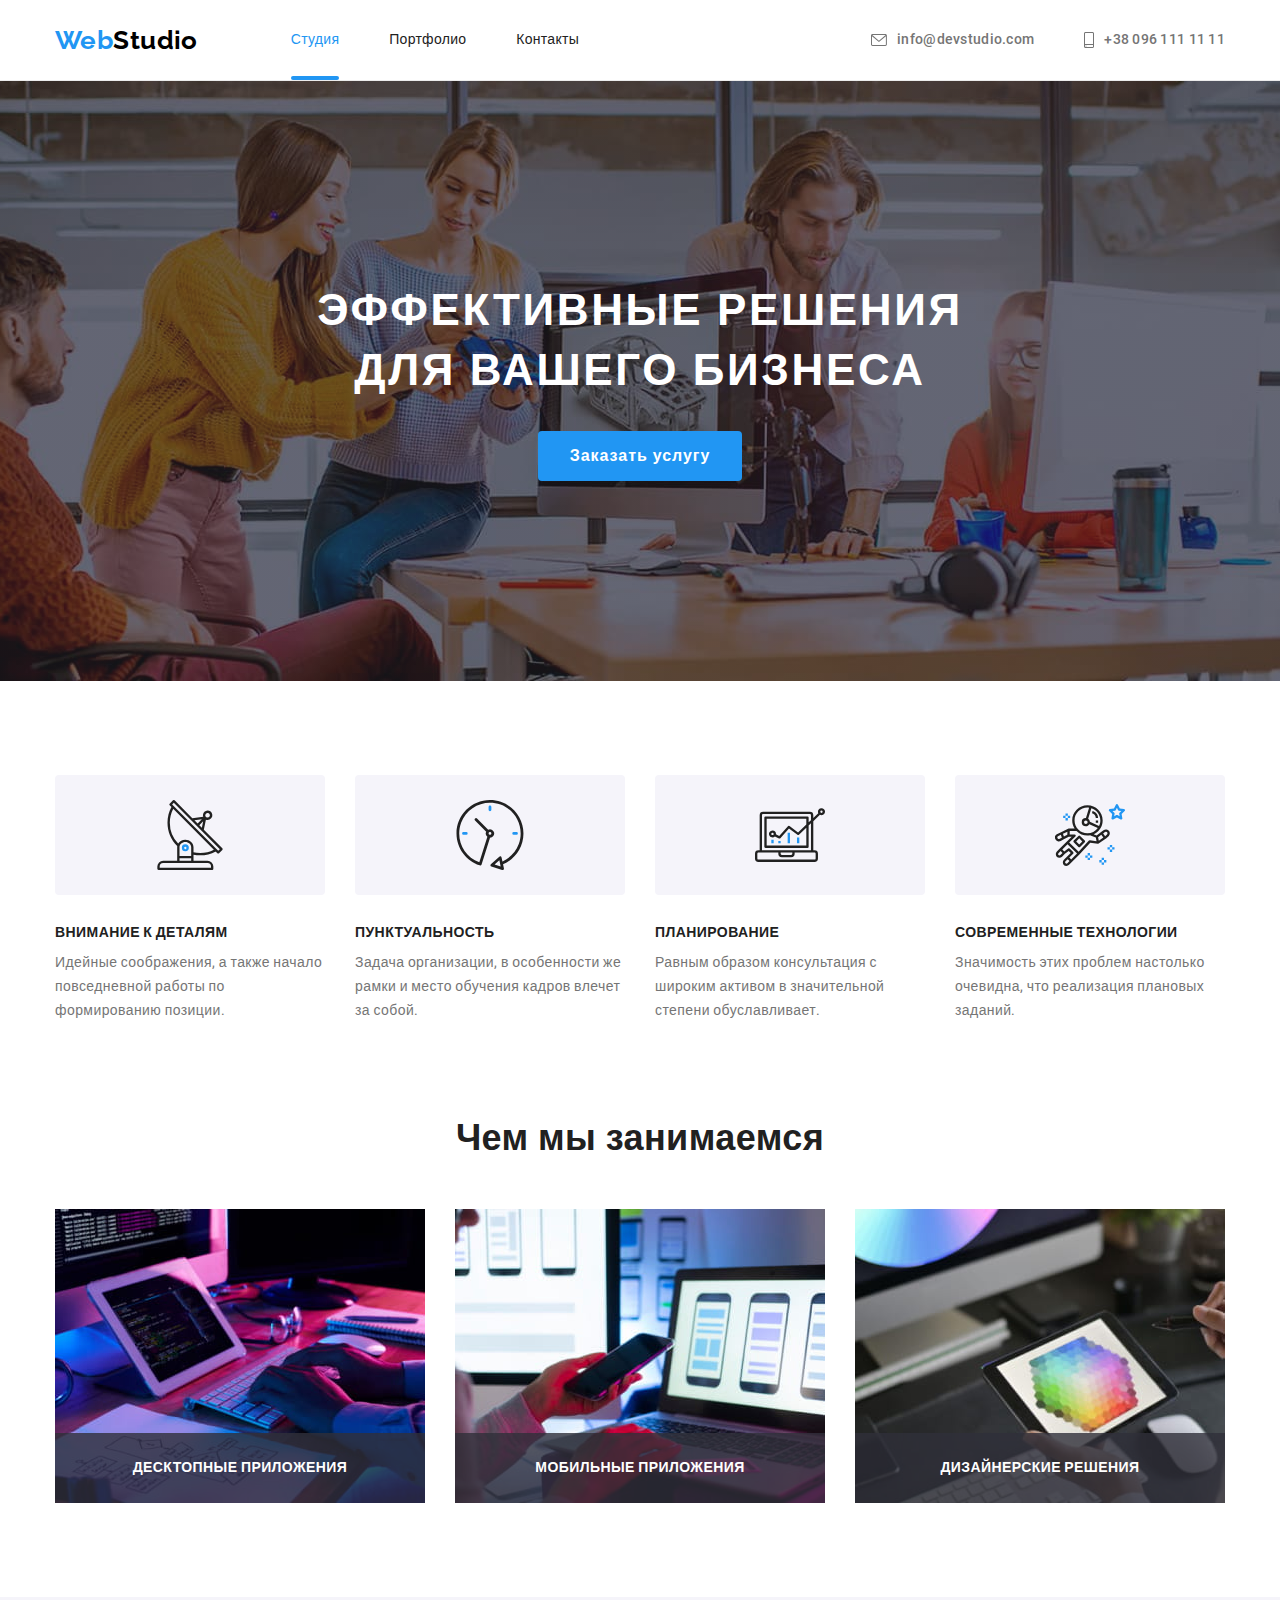
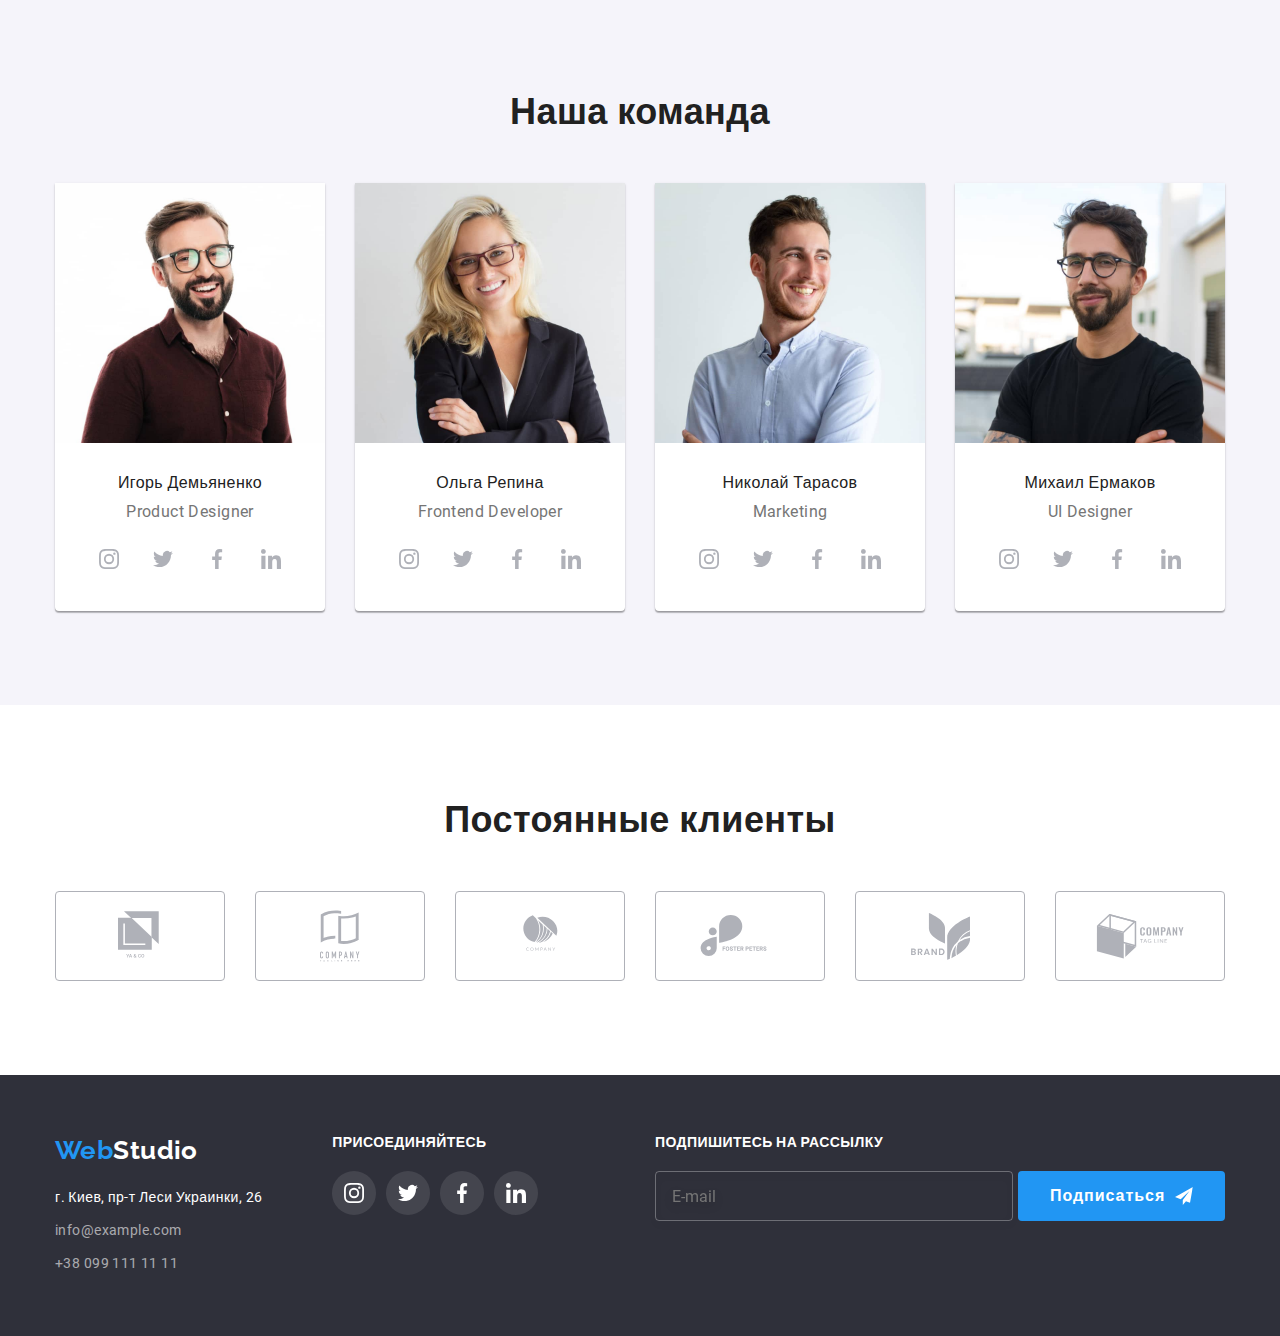
==== commit 1efaa52c: "Добавляет шрифты локально." ====
--- a/index.html
+++ b/index.html
@@ -4,11 +4,12 @@
     <meta charset="UTF-8" />
     <meta name="viewport" content="width=device-width, initial-scale=1.0" />
     <title>Студия</title>
-    <link rel="preconnect" href="https://fonts.gstatic.com" />
+    <!-- Шрифты
+      <link rel="preconnect" href="https://fonts.gstatic.com" />
     <link
       href="https://fonts.googleapis.com/css2?family=Raleway:wght@700&family=Roboto:wght@400;500;700;900&display=swap"
       rel="stylesheet"
-    />
+    />-->
     <link rel="stylesheet" href="./css/main.min.css" />
   </head>
 
--- a/css/main.min.css
+++ b/css/main.min.css
@@ -1,3 +1,3 @@
-.section--team{padding-top:94px;padding-bottom:94px;background-color:#f5f4fa}.section--client{padding:94px 0}.section--page-footer{padding:60px 0}.section__heading{margin-top:0;margin-bottom:50px;color:#212121;font-weight:700;font-size:36px;line-height:1.17;text-align:center}.section__list{display:-webkit-box;display:-ms-flexbox;display:flex}.section__subheading{margin-top:0;margin-bottom:10px;color:#212121;font-weight:700}.section__text{margin-top:0;margin-bottom:0}.container{width:1200px;padding:0 15px;margin-left:auto;margin-right:auto}.container.main-nav{display:-webkit-box;display:-ms-flexbox;display:flex;-webkit-box-align:center;-ms-flex-align:center;align-items:center}.container.footer{display:-webkit-box;display:-ms-flexbox;display:flex}.list{padding:0;margin:0;list-style:none}.visually-hidden{position:absolute;clip:rect(0 0 0 0);width:1px;height:1px;margin:-1px}/*! modern-normalize v1.0.0 | MIT License | https://github.com/sindresorhus/modern-normalize */*,*::before,*::after{-webkit-box-sizing:border-box;box-sizing:border-box}:root{-moz-tab-size:4;-o-tab-size:4;tab-size:4}html{line-height:1.15;-webkit-text-size-adjust:100%}body{margin:0}body{font-family:system-ui,-apple-system,"Segoe UI",Roboto,Helvetica,Arial,sans-serif,"Apple Color Emoji","Segoe UI Emoji"}hr{height:0;color:inherit}abbr[title]{-webkit-text-decoration:underline dotted;text-decoration:underline dotted}b,strong{font-weight:bolder}code,kbd,samp,pre{font-family:ui-monospace, SFMono-Regular, Consolas, 'Liberation Mono', Menlo,- monospace;font-size:1em}small{font-size:80%}sub,sup{font-size:75%;line-height:0;position:relative;vertical-align:baseline}sub{bottom:-0.25em}sup{top:-0.5em}table{text-indent:0;border-color:inherit}button,input,optgroup,select,textarea{font-family:inherit;font-size:100%;line-height:1.15;margin:0}button,select{text-transform:none}button,[type='button'],[type='reset'],[type='submit']{-webkit-appearance:button}::-moz-focus-inner{border-style:none;padding:0}:-moz-focusring{outline:1px dotted ButtonText}:-moz-ui-invalid{box-shadow:none}legend{padding:0}progress{vertical-align:baseline}::-webkit-inner-spin-button,::-webkit-outer-spin-button{height:auto}[type='search']{-webkit-appearance:textfield;outline-offset:-2px}::-webkit-search-decoration{-webkit-appearance:none}::-webkit-file-upload-button{-webkit-appearance:button;font:inherit}summary{display:list-item}body{background-color:#fff;color:#757575;font-family:Roboto,sans-serif;font-size:14px;line-height:1.71;letter-spacing:0.03em}header{border-bottom:1px solid #ececec}img{display:block;max-width:100%;height:auto}a:active,a:focus{outline:none}button:active,button:focus{outline:none}.site-nav{display:-webkit-box;display:-ms-flexbox;display:flex}.site-nav--left{margin-left:93px}.site-nav__item:not(:first-child){margin-left:50px}.site-nav__link{position:relative;display:block;padding-top:32px;padding-bottom:32px;color:#212121;font-weight:500;line-height:1.14;letter-spacing:0.02em;text-decoration:none;-webkit-transition:color 250ms cubic-bezier(0.4, 0, 0.2, 1);transition:color 250ms cubic-bezier(0.4, 0, 0.2, 1)}.site-nav__link:hover,.site-nav__link:focus{color:#2196f3}.site-nav__link::after{content:'';position:absolute;bottom:0;left:0;display:inline-block;width:100%;height:4px;background-color:#2196f3;border-radius:2px;-webkit-transform:scaleX(0);transform:scaleX(0);-webkit-transition:-webkit-transform 250ms cubic-bezier(0.4, 0, 0.2, 1);transition:-webkit-transform 250ms cubic-bezier(0.4, 0, 0.2, 1);transition:transform 250ms cubic-bezier(0.4, 0, 0.2, 1);transition:transform 250ms cubic-bezier(0.4, 0, 0.2, 1), -webkit-transform 250ms cubic-bezier(0.4, 0, 0.2, 1)}.site-nav__link:focus::after,.site-nav__link:hover::after{-webkit-transform:scaleX(1);transform:scaleX(1)}.site-nav__link--current{color:#2196f3}.site-nav__link--current::after{-webkit-transform:scaleX(1);transform:scaleX(1)}.logo{color:#2196f3;font-family:Raleway,sans-serif;font-weight:700;font-size:26px;line-height:1.19;text-decoration:none}.logo__text{color:#000;padding-top:32px;padding-bottom:32px}.logo__text--inverse{color:#fff}.contact-list{display:-webkit-box;display:-ms-flexbox;display:flex}.contact-list--left{margin-left:auto}.contact-list--footer{display:-webkit-box;display:-ms-flexbox;display:flex;-webkit-box-orient:vertical;-webkit-box-direction:normal;-ms-flex-direction:column;flex-direction:column}.contact-list__item:nth-child(2){margin-left:50px}.contact-list__item--footer{margin-bottom:9px}.contact-list__item--footer:nth-child(2){margin-left:0;margin-bottom:0}.contact-list__link{display:-webkit-box;display:-ms-flexbox;display:flex;-webkit-box-align:center;-ms-flex-align:center;align-items:center;padding-top:32px;padding-bottom:32px;color:#757575;font-style:normal;font-weight:500;line-height:1.14;letter-spacing:0.02em;text-decoration:none;-webkit-transition:color 250ms cubic-bezier(0.4, 0, 0.2, 1);transition:color 250ms cubic-bezier(0.4, 0, 0.2, 1)}.contact-list__link:hover,.contact-list__link:focus{color:#2196f3}.contact-list__link--footer{display:inline-block;padding-top:0;padding-bottom:0;color:rgba(255,255,255,0.6);font-weight:inherit;line-height:1.71;letter-spacing:inherit}.contact-list__icon{fill:currentColor}.contact-list__icon--start{margin-right:10px}.hero{padding:200px 0;max-width:1600px;height:600px;margin-left:auto;margin-right:auto;background-color:#c4c4c4;background-image:-webkit-gradient(linear, left top, right top, from(rgba(47,48,58,0.4)), to(rgba(47,48,58,0.4))),url(../images/hero.jpg);background-image:linear-gradient(to right, rgba(47,48,58,0.4), rgba(47,48,58,0.4)),url(../images/hero.jpg);background-repeat:no-repeat;background-position:center;background-size:cover;text-align:center}.hero__heading{margin-top:0;margin-bottom:30px;color:#fff;font-weight:900;font-size:44px;line-height:1.36;letter-spacing:0.06em;text-transform:uppercase}.button{display:inline-block;border-radius:4px;border-width:0;font-family:inherit;font-size:16px;font-weight:700;line-height:1.88;text-align:center;cursor:pointer}.button--order{padding:10px 32px;color:#fff;background-color:#2196f3;-webkit-box-align:center;-ms-flex-align:center;align-items:center;letter-spacing:0.06em}.button--submit{width:200px;height:50px;margin-right:auto;margin-left:auto;padding:10px 56px;color:#fff;background-color:#2196f3;-webkit-box-shadow:0px 4px 4px rgba(0,0,0,0.15);box-shadow:0px 4px 4px rgba(0,0,0,0.15);-webkit-box-align:center;-ms-flex-align:center;align-items:center;letter-spacing:0.06em}.button--newsletter{padding:10px 32px;color:#fff;background-color:#2196f3;-webkit-box-align:center;-ms-flex-align:center;align-items:center;letter-spacing:0.06em}.button--filter{padding:6px 22px;color:#212121;background-color:#f5f4fa;font-weight:500;line-height:1.63;-webkit-transition:color 250ms cubic-bezier(0.4, 0, 0.2, 1),background-color 250ms cubic-bezier(0.4, 0, 0.2, 1),-webkit-box-shadow 250ms cubic-bezier(0.4, 0, 0.2, 1);transition:color 250ms cubic-bezier(0.4, 0, 0.2, 1),background-color 250ms cubic-bezier(0.4, 0, 0.2, 1),-webkit-box-shadow 250ms cubic-bezier(0.4, 0, 0.2, 1);transition:color 250ms cubic-bezier(0.4, 0, 0.2, 1),background-color 250ms cubic-bezier(0.4, 0, 0.2, 1),box-shadow 250ms cubic-bezier(0.4, 0, 0.2, 1);transition:color 250ms cubic-bezier(0.4, 0, 0.2, 1),background-color 250ms cubic-bezier(0.4, 0, 0.2, 1),box-shadow 250ms cubic-bezier(0.4, 0, 0.2, 1),-webkit-box-shadow 250ms cubic-bezier(0.4, 0, 0.2, 1)}.button--filter:hover,.button--filter:focus{color:#fff;background-color:#2196f3;-webkit-box-shadow:0px 3px 1px rgba(0,0,0,0.1),0px 1px 2px rgba(0,0,0,0.08),0px 2px 2px rgba(0,0,0,0.12);box-shadow:0px 3px 1px rgba(0,0,0,0.1),0px 1px 2px rgba(0,0,0,0.08),0px 2px 2px rgba(0,0,0,0.12)}.button-close{position:absolute;top:8px;right:8px;width:30px;height:30px;margin:0;padding:0;display:-webkit-box;display:-ms-flexbox;display:flex;-webkit-box-pack:center;-ms-flex-pack:center;justify-content:center;-webkit-box-align:center;-ms-flex-align:center;align-items:center;border-radius:50%;border:1px solid rgba(0,0,0,0.1);background:#fff;cursor:pointer;-webkit-transition:fill 250ms cubic-bezier(0.4, 0, 0.2, 1);transition:fill 250ms cubic-bezier(0.4, 0, 0.2, 1)}.button-close:hover,.button-close:focus{fill:#2196f3}.button__overlay{display:-webkit-box;display:-ms-flexbox;display:flex;-webkit-box-align:center;-ms-flex-align:center;align-items:center;width:143px;height:30px}.button__icon--end{margin-left:10px}.feature{padding:94px 0}.feature__card{display:-webkit-box;display:-ms-flexbox;display:flex;-webkit-box-pack:center;-ms-flex-pack:center;justify-content:center;-webkit-box-align:center;-ms-flex-align:center;align-items:center;height:120px;background-color:#f5f4fa;margin-bottom:30px;border-radius:4px}.feature__icon{height:70px;width:70px}.feature__title{font-size:14px;line-height:1.14;text-transform:uppercase}.feature__item{display:-webkit-inline-box;display:-ms-inline-flexbox;display:inline-flex;-webkit-box-orient:vertical;-webkit-box-direction:normal;-ms-flex-direction:column;flex-direction:column;width:270px}.feature__item:not(:first-child){margin-left:30px}.service{padding-bottom:94px}.service__list{-webkit-box-pack:justify;-ms-flex-pack:justify;justify-content:space-between}.service__item{position:relative}.service__label{position:absolute;left:0;bottom:0;display:-webkit-box;display:-ms-flexbox;display:flex;-webkit-box-pack:center;-ms-flex-pack:center;justify-content:center;-webkit-box-align:center;-ms-flex-align:center;align-items:center;width:100%;height:70px;background-color:rgba(47,48,58,0.8)}.service__text{color:#fff;font-weight:700;line-height:1.14;text-align:center;text-transform:uppercase}.team__member{padding-bottom:30px;width:270px;background-color:#fff;-webkit-box-shadow:0px 1px 3px rgba(0,0,0,0.12),0px 1px 1px rgba(0,0,0,0.14),0px 2px 1px rgba(0,0,0,0.2);box-shadow:0px 1px 3px rgba(0,0,0,0.12),0px 1px 1px rgba(0,0,0,0.14),0px 2px 1px rgba(0,0,0,0.2);border-radius:0px 0px 4px 4px}.team__member:not(:first-child){margin-left:30px}.team__member-img{margin-bottom:30px}.team__member-name{font-weight:500;font-size:16px;line-height:1.19;text-align:center}.team__member-spec{font-size:16px;line-height:1.19;text-align:center;margin-bottom:16px}.social__content{display:-webkit-inline-box;display:-ms-inline-flexbox;display:inline-flex;-webkit-box-orient:vertical;-webkit-box-direction:normal;-ms-flex-direction:column;flex-direction:column;width:206px;height:80px;margin-left:70px}.social__label{margin-bottom:20px;color:#fff;font-weight:bold;line-height:1.14;text-transform:uppercase}.social__list{display:-webkit-box;display:-ms-flexbox;display:flex;-webkit-box-pack:center;-ms-flex-pack:center;justify-content:center}.social__list--footer{-webkit-box-pack:justify;-ms-flex-pack:justify;justify-content:space-between}.social__item:not(:first-child){margin-left:10px}.social__link{display:-webkit-inline-box;display:-ms-inline-flexbox;display:inline-flex;-webkit-box-pack:center;-ms-flex-pack:center;justify-content:center;-webkit-box-align:center;-ms-flex-align:center;align-items:center;width:44px;height:44px;color:#afb1b8;background-color:transparent;border-radius:50%;-webkit-transition:color 250ms cubic-bezier(0.4, 0, 0.2, 1),background-color 250ms cubic-bezier(0.4, 0, 0.2, 1);transition:color 250ms cubic-bezier(0.4, 0, 0.2, 1),background-color 250ms cubic-bezier(0.4, 0, 0.2, 1)}.social__link:hover,.social__link:focus{color:#fff;background-color:#2196f3}.social__link--footer{color:#fff;background-color:rgba(255,255,255,0.1);border-radius:50%;-webkit-transition:background-color 250ms cubic-bezier(0.4, 0, 0.2, 1);transition:background-color 250ms cubic-bezier(0.4, 0, 0.2, 1)}.social__link--footer:hover,.social__link--footer:focus{background-color:#2196f3}.social__icon{width:20px;height:20px;fill:currentColor}.social__icon--footer{width:20px;height:20px;fill:currentColor}.client__list{display:-webkit-box;display:-ms-flexbox;display:flex;-webkit-box-pack:justify;-ms-flex-pack:justify;justify-content:space-between}.client__icon{fill:currentColor}.client__link{display:-webkit-inline-box;display:-ms-inline-flexbox;display:inline-flex;-webkit-box-pack:center;-ms-flex-pack:center;justify-content:center;-webkit-box-align:center;-ms-flex-align:center;align-items:center;width:170px;height:90px;color:#afb1b8;border:1px solid #afb1b8;-webkit-box-sizing:border-box;box-sizing:border-box;border-radius:4px;-webkit-transition:color 250ms cubic-bezier(0.4, 0, 0.2, 1),border 250ms cubic-bezier(0.4, 0, 0.2, 1);transition:color 250ms cubic-bezier(0.4, 0, 0.2, 1),border 250ms cubic-bezier(0.4, 0, 0.2, 1)}.client__link:hover,.client__link:focus{color:#2196f3;border:1px solid #2196f3}.page-footer{background-color:#2f303a}.page-footer__content{display:-webkit-inline-box;display:-ms-inline-flexbox;display:inline-flex;-webkit-box-orient:vertical;-webkit-box-direction:normal;-ms-flex-direction:column;flex-direction:column}.page-footer__logo{display:inline-block;margin-bottom:20px}.address{display:inline-block;margin-bottom:9px;color:#fff;font-style:normal}.newsletter-form{width:570px;height:86px}.newsletter-form--left{margin-left:auto}.newsletter-form__label{margin-bottom:20px;color:#fff;font-weight:bold;line-height:1.14;text-transform:uppercase}.form{display:-webkit-box;display:-ms-flexbox;display:flex;-webkit-box-pack:justify;-ms-flex-pack:justify;justify-content:space-between}.form__input{width:358px;height:50px;background-color:inherit;border:1px solid rgba(255,255,255,0.3);-webkit-filter:drop-shadow(0px 4px 4px rgba(0,0,0,0.15));filter:drop-shadow(0px 4px 4px rgba(0,0,0,0.15));border-radius:4px;outline:none}.form__input[placeholder]{display:-webkit-box;display:-ms-flexbox;display:flex;-webkit-box-align:center;-ms-flex-align:center;align-items:center;padding:15px 16px;color:rgba(255,255,255,0.6);font-size:16px;line-height:1.25}.backdrop{position:fixed;top:0;left:0;width:100%;height:100%;background-color:rgba(0,0,0,0.2);opacity:1;-webkit-transition:opacity 250ms cubic-bezier(0.4, 0, 0.2, 1);transition:opacity 250ms cubic-bezier(0.4, 0, 0.2, 1)}.backdrop--hidden{opacity:0;pointer-events:none}.backdrop--hidden__modal{-webkit-transform:translate(-50%, -50%) scale(1.1);transform:translate(-50%, -50%) scale(1.1)}.backdrop__modal{position:absolute;top:50%;left:50%;min-width:528px;min-height:581px;-webkit-transform:translate(-50%, -50%) scale(1);transform:translate(-50%, -50%) scale(1);-webkit-transition:-webkit-transform 250ms cubic-bezier(0.4, 0, 0.2, 1);transition:-webkit-transform 250ms cubic-bezier(0.4, 0, 0.2, 1);transition:transform 250ms cubic-bezier(0.4, 0, 0.2, 1);transition:transform 250ms cubic-bezier(0.4, 0, 0.2, 1), -webkit-transform 250ms cubic-bezier(0.4, 0, 0.2, 1)}.form-modal{display:-webkit-box;display:-ms-flexbox;display:flex;-webkit-box-orient:vertical;-webkit-box-direction:normal;-ms-flex-direction:column;flex-direction:column;padding:40px;background-color:#fff;-webkit-box-shadow:0px 1px 3px rgba(0,0,0,0.12),0px 1px 1px rgba(0,0,0,0.14),0px 2px 1px rgba(0,0,0,0.2);box-shadow:0px 1px 3px rgba(0,0,0,0.12),0px 1px 1px rgba(0,0,0,0.14),0px 2px 1px rgba(0,0,0,0.2);border-radius:4px}.form-modal__label{margin-bottom:12px;font-size:20px;line-height:1.15;text-align:center}.form-field{display:-webkit-box;display:-ms-flexbox;display:flex;-webkit-box-orient:vertical;-webkit-box-direction:normal;-ms-flex-direction:column;flex-direction:column;margin-bottom:10px}.form-field:nth-last-child(3){margin-bottom:20px}.form-field__label{margin-bottom:4px;font-size:12px;line-height:1.17;letter-spacing:0.01em}.form-field__textarea{padding:12px 16px;height:120px;border:1px solid rgba(33,33,33,0.2);border-radius:4px;outline:none;-webkit-transition:border-color 250ms cubic-bezier(0.4, 0, 0.2, 1);transition:border-color 250ms cubic-bezier(0.4, 0, 0.2, 1)}.form-field__textarea[placeholder]{font-size:12px;line-height:1.67;letter-spacing:0.01em;color:rgba(117,117,117,0.5)}.form-field__textarea:focus{border-color:#2196f3}.field{position:relative}.field__input{width:100%;height:40px;padding:12px 42px;border:1px solid rgba(33,33,33,0.2);border-radius:4px;outline:none;-webkit-transition:border-color 250ms cubic-bezier(0.4, 0, 0.2, 1);transition:border-color 250ms cubic-bezier(0.4, 0, 0.2, 1)}.field__input:focus+.field__icon,.field__input:focus{fill:#2196f3;border-color:#2196f3}.field__icon{position:absolute;top:50%;left:15px;-webkit-transform:translateY(-50%);transform:translateY(-50%);-webkit-transition:fill 250ms cubic-bezier(0.4, 0, 0.2, 1);transition:fill 250ms cubic-bezier(0.4, 0, 0.2, 1)}.checkbox{display:-webkit-box;display:-ms-flexbox;display:flex;-webkit-box-align:center;-ms-flex-align:center;align-items:center;margin-right:auto;margin-left:auto;margin-bottom:30px}.checkbox__label{display:-webkit-box;display:-ms-flexbox;display:flex;-webkit-box-align:center;-ms-flex-align:center;align-items:center;padding-left:24px}.checkbox__link{color:#2196f3;text-decoration-skip-ink:none}.checkbox__icon{position:absolute;width:16px;height:15px;margin-left:-24px;background-image:url(../images/check-off.svg);border-radius:2px}.checkbox__input:checked+.checkbox__icon{background-color:#2196f3;background-image:url(../images/check-on.svg)}.portfolio{padding-top:94px;padding-bottom:94px}.filters{display:-webkit-box;display:-ms-flexbox;display:flex;-webkit-box-align:start;-ms-flex-align:start;align-items:flex-start;-webkit-box-pack:center;-ms-flex-pack:center;justify-content:center;margin-bottom:50px}.filters__item:not(:first-child){margin-left:8px}.card-set{-ms-flex-wrap:wrap;flex-wrap:wrap}.card-set__item{margin-left:30px;margin-bottom:30px;width:370px;background:#fff}.card-set__item:nth-child(3n+1){margin-left:0}.card-set__item:nth-last-child(-n+3){margin-bottom:0}.card-set__link{display:block;text-decoration:none;-webkit-transition:-webkit-box-shadow 250ms cubic-bezier(0.4, 0, 0.2, 1);transition:-webkit-box-shadow 250ms cubic-bezier(0.4, 0, 0.2, 1);transition:box-shadow 250ms cubic-bezier(0.4, 0, 0.2, 1);transition:box-shadow 250ms cubic-bezier(0.4, 0, 0.2, 1), -webkit-box-shadow 250ms cubic-bezier(0.4, 0, 0.2, 1)}.card-set__link:hover,.card-set__link:focus{-webkit-box-shadow:0px 1px 1px rgba(0,0,0,0.12),0px 4px 4px rgba(0,0,0,0.06),1px 4px 6px rgba(0,0,0,0.16);box-shadow:0px 1px 1px rgba(0,0,0,0.12),0px 4px 4px rgba(0,0,0,0.06),1px 4px 6px rgba(0,0,0,0.16)}.card-set__link .project__description{-webkit-transition:-webkit-transform 250ms cubic-bezier(0.4, 0, 0.2, 1);transition:-webkit-transform 250ms cubic-bezier(0.4, 0, 0.2, 1);transition:transform 250ms cubic-bezier(0.4, 0, 0.2, 1);transition:transform 250ms cubic-bezier(0.4, 0, 0.2, 1), -webkit-transform 250ms cubic-bezier(0.4, 0, 0.2, 1)}.card-set__link:focus .project__description,.card-set__link:hover .project__description{-webkit-transform:translateY(0);transform:translateY(0)}.project__item{position:relative;overflow:hidden}.project__description{position:absolute;top:0;left:0;width:100%;height:100%;padding:63px 24px;background-color:rgba(33,150,243,0.9);-webkit-transform:translateY(100%);transform:translateY(100%)}.project__description-text{color:#fff;font-size:18px;line-height:1.56}.project__label{padding:20px 24px;border:1px solid #eeeeee;border-top:none;-webkit-box-sizing:border-box;box-sizing:border-box}.project__title{margin-bottom:4px;font-size:18px;line-height:2;letter-spacing:0.06em}.project__text{color:#757575;font-size:16px;line-height:1.88}
+.section--team{padding-top:94px;padding-bottom:94px;background-color:#f5f4fa}.section--client{padding:94px 0}.section--page-footer{padding:60px 0}.section__heading{margin-top:0;margin-bottom:50px;color:#212121;font-weight:700;font-size:36px;line-height:1.17;text-align:center}.section__list{display:-webkit-box;display:-ms-flexbox;display:flex}.section__subheading{margin-top:0;margin-bottom:10px;color:#212121;font-weight:700}.section__text{margin-top:0;margin-bottom:0}.container{width:1200px;padding:0 15px;margin-left:auto;margin-right:auto}.container.main-nav{display:-webkit-box;display:-ms-flexbox;display:flex;-webkit-box-align:center;-ms-flex-align:center;align-items:center}.container.footer{display:-webkit-box;display:-ms-flexbox;display:flex}.list{padding:0;margin:0;list-style:none}.visually-hidden{position:absolute;clip:rect(0 0 0 0);width:1px;height:1px;margin:-1px}@font-face{font-family:'Roboto';font-style:normal;font-weight:400;src:url("../fonts/roboto-v20-latin-regular.eot");src:local(""),url("../fonts/roboto-v20-latin-regular.eot?#iefix") format("embedded-opentype"),url("../fonts/roboto-v20-latin-regular.woff2") format("woff2"),url("../fonts/roboto-v20-latin-regular.woff") format("woff"),url("../fonts/roboto-v20-latin-regular.ttf") format("truetype"),url("../fonts/roboto-v20-latin-regular.svg#Roboto") format("svg")}@font-face{font-family:'Roboto';font-style:normal;font-weight:500;src:url("../fonts/roboto-v20-latin-500.eot");src:local(""),url("../fonts/roboto-v20-latin-500.eot?#iefix") format("embedded-opentype"),url("../fonts/roboto-v20-latin-500.woff2") format("woff2"),url("../fonts/roboto-v20-latin-500.woff") format("woff"),url("../fonts/roboto-v20-latin-500.ttf") format("truetype"),url("../fonts/roboto-v20-latin-500.svg#Roboto") format("svg")}@font-face{font-family:'Roboto';font-style:normal;font-weight:700;src:url("../fonts/roboto-v20-latin-700.eot");src:local(""),url("../fonts/roboto-v20-latin-700.eot?#iefix") format("embedded-opentype"),url("../fonts/roboto-v20-latin-700.woff2") format("woff2"),url("../fonts/roboto-v20-latin-700.woff") format("woff"),url("../fonts/roboto-v20-latin-700.ttf") format("truetype"),url("../fonts/roboto-v20-latin-700.svg#Roboto") format("svg")}@font-face{font-family:'Roboto';font-style:normal;font-weight:900;src:url("../fonts/roboto-v20-latin-900.eot");src:local(""),url("../fonts/roboto-v20-latin-900.eot?#iefix") format("embedded-opentype"),url("../fonts/roboto-v20-latin-900.woff2") format("woff2"),url("../fonts/roboto-v20-latin-900.woff") format("woff"),url("../fonts/roboto-v20-latin-900.ttf") format("truetype"),url("../fonts/roboto-v20-latin-900.svg#Roboto") format("svg")}@font-face{font-family:'Raleway';font-style:normal;font-weight:700;src:url("../fonts/raleway-v19-latin-700.eot");src:local(""),url("../fonts/raleway-v19-latin-700.eot?#iefix") format("embedded-opentype"),url("../fonts/raleway-v19-latin-700.woff2") format("woff2"),url("../fonts/raleway-v19-latin-700.woff") format("woff"),url("../fonts/raleway-v19-latin-700.ttf") format("truetype"),url("../fonts/raleway-v19-latin-700.svg#Raleway") format("svg")}/*! modern-normalize v1.0.0 | MIT License | https://github.com/sindresorhus/modern-normalize */*,*::before,*::after{-webkit-box-sizing:border-box;box-sizing:border-box}:root{-moz-tab-size:4;-o-tab-size:4;tab-size:4}html{line-height:1.15;-webkit-text-size-adjust:100%}body{margin:0}body{font-family:system-ui,-apple-system,"Segoe UI",Roboto,Helvetica,Arial,sans-serif,"Apple Color Emoji","Segoe UI Emoji"}hr{height:0;color:inherit}abbr[title]{-webkit-text-decoration:underline dotted;text-decoration:underline dotted}b,strong{font-weight:bolder}code,kbd,samp,pre{font-family:ui-monospace, SFMono-Regular, Consolas, 'Liberation Mono', Menlo,+ monospace;font-size:1em}small{font-size:80%}sub,sup{font-size:75%;line-height:0;position:relative;vertical-align:baseline}sub{bottom:-0.25em}sup{top:-0.5em}table{text-indent:0;border-color:inherit}button,input,optgroup,select,textarea{font-family:inherit;font-size:100%;line-height:1.15;margin:0}button,select{text-transform:none}button,[type='button'],[type='reset'],[type='submit']{-webkit-appearance:button}::-moz-focus-inner{border-style:none;padding:0}:-moz-focusring{outline:1px dotted ButtonText}:-moz-ui-invalid{box-shadow:none}legend{padding:0}progress{vertical-align:baseline}::-webkit-inner-spin-button,::-webkit-outer-spin-button{height:auto}[type='search']{-webkit-appearance:textfield;outline-offset:-2px}::-webkit-search-decoration{-webkit-appearance:none}::-webkit-file-upload-button{-webkit-appearance:button;font:inherit}summary{display:list-item}body{background-color:#fff;color:#757575;font-family:Roboto,sans-serif;font-size:14px;line-height:1.71;letter-spacing:0.03em}header{border-bottom:1px solid #ececec}img{display:block;max-width:100%;height:auto}a:active,a:focus{outline:none}button:active,button:focus{outline:none}.site-nav{display:-webkit-box;display:-ms-flexbox;display:flex}.site-nav--left{margin-left:93px}.site-nav__item:not(:first-child){margin-left:50px}.site-nav__link{position:relative;display:block;padding-top:32px;padding-bottom:32px;color:#212121;font-weight:500;line-height:1.14;letter-spacing:0.02em;text-decoration:none;-webkit-transition:color 250ms cubic-bezier(0.4, 0, 0.2, 1);transition:color 250ms cubic-bezier(0.4, 0, 0.2, 1)}.site-nav__link:hover,.site-nav__link:focus{color:#2196f3}.site-nav__link::after{content:'';position:absolute;bottom:0;left:0;display:inline-block;width:100%;height:4px;background-color:#2196f3;border-radius:2px;-webkit-transform:scaleX(0);transform:scaleX(0);-webkit-transition:-webkit-transform 250ms cubic-bezier(0.4, 0, 0.2, 1);transition:-webkit-transform 250ms cubic-bezier(0.4, 0, 0.2, 1);transition:transform 250ms cubic-bezier(0.4, 0, 0.2, 1);transition:transform 250ms cubic-bezier(0.4, 0, 0.2, 1), -webkit-transform 250ms cubic-bezier(0.4, 0, 0.2, 1)}.site-nav__link:focus::after,.site-nav__link:hover::after{-webkit-transform:scaleX(1);transform:scaleX(1)}.site-nav__link--current{color:#2196f3}.site-nav__link--current::after{-webkit-transform:scaleX(1);transform:scaleX(1)}.logo{color:#2196f3;font-family:Raleway,sans-serif;font-weight:700;font-size:26px;line-height:1.19;text-decoration:none}.logo__text{color:#000;padding-top:32px;padding-bottom:32px}.logo__text--inverse{color:#fff}.contact-list{display:-webkit-box;display:-ms-flexbox;display:flex}.contact-list--left{margin-left:auto}.contact-list--footer{display:-webkit-box;display:-ms-flexbox;display:flex;-webkit-box-orient:vertical;-webkit-box-direction:normal;-ms-flex-direction:column;flex-direction:column}.contact-list__item:nth-child(2){margin-left:50px}.contact-list__item--footer{margin-bottom:9px}.contact-list__item--footer:nth-child(2){margin-left:0;margin-bottom:0}.contact-list__link{display:-webkit-box;display:-ms-flexbox;display:flex;-webkit-box-align:center;-ms-flex-align:center;align-items:center;padding-top:32px;padding-bottom:32px;color:#757575;font-style:normal;font-weight:500;line-height:1.14;letter-spacing:0.02em;text-decoration:none;-webkit-transition:color 250ms cubic-bezier(0.4, 0, 0.2, 1);transition:color 250ms cubic-bezier(0.4, 0, 0.2, 1)}.contact-list__link:hover,.contact-list__link:focus{color:#2196f3}.contact-list__link--footer{display:inline-block;padding-top:0;padding-bottom:0;color:rgba(255,255,255,0.6);font-weight:inherit;line-height:1.71;letter-spacing:inherit}.contact-list__icon{fill:currentColor}.contact-list__icon--start{margin-right:10px}.hero{padding:200px 0;max-width:1600px;height:600px;margin-left:auto;margin-right:auto;background-color:#c4c4c4;background-image:-webkit-gradient(linear, left top, right top, from(rgba(47,48,58,0.4)), to(rgba(47,48,58,0.4))),url(../images/hero.jpg);background-image:linear-gradient(to right, rgba(47,48,58,0.4), rgba(47,48,58,0.4)),url(../images/hero.jpg);background-repeat:no-repeat;background-position:center;background-size:cover;text-align:center}.hero__heading{margin-top:0;margin-bottom:30px;color:#fff;font-weight:900;font-size:44px;line-height:1.36;letter-spacing:0.06em;text-transform:uppercase}.button{display:inline-block;border-radius:4px;border-width:0;font-family:inherit;font-size:16px;font-weight:700;line-height:1.88;text-align:center;cursor:pointer}.button--order{padding:10px 32px;color:#fff;background-color:#2196f3;-webkit-box-align:center;-ms-flex-align:center;align-items:center;letter-spacing:0.06em}.button--submit{width:200px;height:50px;margin-right:auto;margin-left:auto;padding:10px 56px;color:#fff;background-color:#2196f3;-webkit-box-shadow:0px 4px 4px rgba(0,0,0,0.15);box-shadow:0px 4px 4px rgba(0,0,0,0.15);-webkit-box-align:center;-ms-flex-align:center;align-items:center;letter-spacing:0.06em}.button--newsletter{padding:10px 32px;color:#fff;background-color:#2196f3;-webkit-box-align:center;-ms-flex-align:center;align-items:center;letter-spacing:0.06em}.button--filter{padding:6px 22px;color:#212121;background-color:#f5f4fa;font-weight:500;line-height:1.63;-webkit-transition:color 250ms cubic-bezier(0.4, 0, 0.2, 1),background-color 250ms cubic-bezier(0.4, 0, 0.2, 1),-webkit-box-shadow 250ms cubic-bezier(0.4, 0, 0.2, 1);transition:color 250ms cubic-bezier(0.4, 0, 0.2, 1),background-color 250ms cubic-bezier(0.4, 0, 0.2, 1),-webkit-box-shadow 250ms cubic-bezier(0.4, 0, 0.2, 1);transition:color 250ms cubic-bezier(0.4, 0, 0.2, 1),background-color 250ms cubic-bezier(0.4, 0, 0.2, 1),box-shadow 250ms cubic-bezier(0.4, 0, 0.2, 1);transition:color 250ms cubic-bezier(0.4, 0, 0.2, 1),background-color 250ms cubic-bezier(0.4, 0, 0.2, 1),box-shadow 250ms cubic-bezier(0.4, 0, 0.2, 1),-webkit-box-shadow 250ms cubic-bezier(0.4, 0, 0.2, 1)}.button--filter:hover,.button--filter:focus{color:#fff;background-color:#2196f3;-webkit-box-shadow:0px 3px 1px rgba(0,0,0,0.1),0px 1px 2px rgba(0,0,0,0.08),0px 2px 2px rgba(0,0,0,0.12);box-shadow:0px 3px 1px rgba(0,0,0,0.1),0px 1px 2px rgba(0,0,0,0.08),0px 2px 2px rgba(0,0,0,0.12)}.button-close{position:absolute;top:8px;right:8px;width:30px;height:30px;margin:0;padding:0;display:-webkit-box;display:-ms-flexbox;display:flex;-webkit-box-pack:center;-ms-flex-pack:center;justify-content:center;-webkit-box-align:center;-ms-flex-align:center;align-items:center;border-radius:50%;border:1px solid rgba(0,0,0,0.1);background:#fff;cursor:pointer;-webkit-transition:fill 250ms cubic-bezier(0.4, 0, 0.2, 1);transition:fill 250ms cubic-bezier(0.4, 0, 0.2, 1)}.button-close:hover,.button-close:focus{fill:#2196f3}.button__overlay{display:-webkit-box;display:-ms-flexbox;display:flex;-webkit-box-align:center;-ms-flex-align:center;align-items:center;width:143px;height:30px}.button__icon--end{margin-left:10px}.feature{padding:94px 0}.feature__card{display:-webkit-box;display:-ms-flexbox;display:flex;-webkit-box-pack:center;-ms-flex-pack:center;justify-content:center;-webkit-box-align:center;-ms-flex-align:center;align-items:center;height:120px;background-color:#f5f4fa;margin-bottom:30px;border-radius:4px}.feature__icon{height:70px;width:70px}.feature__title{font-size:14px;line-height:1.14;text-transform:uppercase}.feature__item{display:-webkit-inline-box;display:-ms-inline-flexbox;display:inline-flex;-webkit-box-orient:vertical;-webkit-box-direction:normal;-ms-flex-direction:column;flex-direction:column;width:270px}.feature__item:not(:first-child){margin-left:30px}.service{padding-bottom:94px}.service__list{-webkit-box-pack:justify;-ms-flex-pack:justify;justify-content:space-between}.service__item{position:relative}.service__label{position:absolute;left:0;bottom:0;display:-webkit-box;display:-ms-flexbox;display:flex;-webkit-box-pack:center;-ms-flex-pack:center;justify-content:center;-webkit-box-align:center;-ms-flex-align:center;align-items:center;width:100%;height:70px;background-color:rgba(47,48,58,0.8)}.service__text{color:#fff;font-weight:700;line-height:1.14;text-align:center;text-transform:uppercase}.team__member{padding-bottom:30px;width:270px;background-color:#fff;-webkit-box-shadow:0px 1px 3px rgba(0,0,0,0.12),0px 1px 1px rgba(0,0,0,0.14),0px 2px 1px rgba(0,0,0,0.2);box-shadow:0px 1px 3px rgba(0,0,0,0.12),0px 1px 1px rgba(0,0,0,0.14),0px 2px 1px rgba(0,0,0,0.2);border-radius:0px 0px 4px 4px}.team__member:not(:first-child){margin-left:30px}.team__member-img{margin-bottom:30px}.team__member-name{font-weight:500;font-size:16px;line-height:1.19;text-align:center}.team__member-spec{font-size:16px;line-height:1.19;text-align:center;margin-bottom:16px}.social__content{display:-webkit-inline-box;display:-ms-inline-flexbox;display:inline-flex;-webkit-box-orient:vertical;-webkit-box-direction:normal;-ms-flex-direction:column;flex-direction:column;width:206px;height:80px;margin-left:70px}.social__label{margin-bottom:20px;color:#fff;font-weight:700;line-height:1.14;text-transform:uppercase}.social__list{display:-webkit-box;display:-ms-flexbox;display:flex;-webkit-box-pack:center;-ms-flex-pack:center;justify-content:center}.social__list--footer{-webkit-box-pack:justify;-ms-flex-pack:justify;justify-content:space-between}.social__item:not(:first-child){margin-left:10px}.social__link{display:-webkit-inline-box;display:-ms-inline-flexbox;display:inline-flex;-webkit-box-pack:center;-ms-flex-pack:center;justify-content:center;-webkit-box-align:center;-ms-flex-align:center;align-items:center;width:44px;height:44px;color:#afb1b8;background-color:transparent;border-radius:50%;-webkit-transition:color 250ms cubic-bezier(0.4, 0, 0.2, 1),background-color 250ms cubic-bezier(0.4, 0, 0.2, 1);transition:color 250ms cubic-bezier(0.4, 0, 0.2, 1),background-color 250ms cubic-bezier(0.4, 0, 0.2, 1)}.social__link:hover,.social__link:focus{color:#fff;background-color:#2196f3}.social__link--footer{color:#fff;background-color:rgba(255,255,255,0.1);border-radius:50%;-webkit-transition:background-color 250ms cubic-bezier(0.4, 0, 0.2, 1);transition:background-color 250ms cubic-bezier(0.4, 0, 0.2, 1)}.social__link--footer:hover,.social__link--footer:focus{background-color:#2196f3}.social__icon{width:20px;height:20px;fill:currentColor}.social__icon--footer{width:20px;height:20px;fill:currentColor}.client__list{display:-webkit-box;display:-ms-flexbox;display:flex;-webkit-box-pack:justify;-ms-flex-pack:justify;justify-content:space-between}.client__icon{fill:currentColor}.client__link{display:-webkit-inline-box;display:-ms-inline-flexbox;display:inline-flex;-webkit-box-pack:center;-ms-flex-pack:center;justify-content:center;-webkit-box-align:center;-ms-flex-align:center;align-items:center;width:170px;height:90px;color:#afb1b8;border:1px solid #afb1b8;-webkit-box-sizing:border-box;box-sizing:border-box;border-radius:4px;-webkit-transition:color 250ms cubic-bezier(0.4, 0, 0.2, 1),border 250ms cubic-bezier(0.4, 0, 0.2, 1);transition:color 250ms cubic-bezier(0.4, 0, 0.2, 1),border 250ms cubic-bezier(0.4, 0, 0.2, 1)}.client__link:hover,.client__link:focus{color:#2196f3;border:1px solid #2196f3}.page-footer{background-color:#2f303a}.page-footer__content{display:-webkit-inline-box;display:-ms-inline-flexbox;display:inline-flex;-webkit-box-orient:vertical;-webkit-box-direction:normal;-ms-flex-direction:column;flex-direction:column}.page-footer__logo{display:inline-block;margin-bottom:20px}.address{display:inline-block;margin-bottom:9px;color:#fff;font-style:normal}.newsletter-form{width:570px;height:86px}.newsletter-form--left{margin-left:auto}.newsletter-form__label{margin-bottom:20px;color:#fff;font-weight:700;line-height:1.14;text-transform:uppercase}.form{display:-webkit-box;display:-ms-flexbox;display:flex;-webkit-box-pack:justify;-ms-flex-pack:justify;justify-content:space-between}.form__input{width:358px;height:50px;background-color:inherit;border:1px solid rgba(255,255,255,0.3);-webkit-filter:drop-shadow(0px 4px 4px rgba(0,0,0,0.15));filter:drop-shadow(0px 4px 4px rgba(0,0,0,0.15));border-radius:4px;outline:none}.form__input[placeholder]{display:-webkit-box;display:-ms-flexbox;display:flex;-webkit-box-align:center;-ms-flex-align:center;align-items:center;padding:15px 16px;color:rgba(255,255,255,0.6);font-size:16px;line-height:1.25}.backdrop{position:fixed;top:0;left:0;width:100%;height:100%;background-color:rgba(0,0,0,0.2);opacity:1;-webkit-transition:opacity 250ms cubic-bezier(0.4, 0, 0.2, 1);transition:opacity 250ms cubic-bezier(0.4, 0, 0.2, 1)}.backdrop--hidden{opacity:0;pointer-events:none}.backdrop--hidden__modal{-webkit-transform:translate(-50%, -50%) scale(1.1);transform:translate(-50%, -50%) scale(1.1)}.backdrop__modal{position:absolute;top:50%;left:50%;min-width:528px;min-height:581px;-webkit-transform:translate(-50%, -50%) scale(1);transform:translate(-50%, -50%) scale(1);-webkit-transition:-webkit-transform 250ms cubic-bezier(0.4, 0, 0.2, 1);transition:-webkit-transform 250ms cubic-bezier(0.4, 0, 0.2, 1);transition:transform 250ms cubic-bezier(0.4, 0, 0.2, 1);transition:transform 250ms cubic-bezier(0.4, 0, 0.2, 1), -webkit-transform 250ms cubic-bezier(0.4, 0, 0.2, 1)}.form-modal{display:-webkit-box;display:-ms-flexbox;display:flex;-webkit-box-orient:vertical;-webkit-box-direction:normal;-ms-flex-direction:column;flex-direction:column;padding:40px;background-color:#fff;-webkit-box-shadow:0px 1px 3px rgba(0,0,0,0.12),0px 1px 1px rgba(0,0,0,0.14),0px 2px 1px rgba(0,0,0,0.2);box-shadow:0px 1px 3px rgba(0,0,0,0.12),0px 1px 1px rgba(0,0,0,0.14),0px 2px 1px rgba(0,0,0,0.2);border-radius:4px}.form-modal__label{margin-bottom:12px;font-size:20px;line-height:1.15;text-align:center}.form-field{display:-webkit-box;display:-ms-flexbox;display:flex;-webkit-box-orient:vertical;-webkit-box-direction:normal;-ms-flex-direction:column;flex-direction:column;margin-bottom:10px}.form-field:nth-last-child(3){margin-bottom:20px}.form-field__label{margin-bottom:4px;font-size:12px;line-height:1.17;letter-spacing:0.01em}.form-field__textarea{padding:12px 16px;height:120px;border:1px solid rgba(33,33,33,0.2);border-radius:4px;outline:none;-webkit-transition:border-color 250ms cubic-bezier(0.4, 0, 0.2, 1);transition:border-color 250ms cubic-bezier(0.4, 0, 0.2, 1)}.form-field__textarea[placeholder]{font-size:12px;line-height:1.67;letter-spacing:0.01em;color:rgba(117,117,117,0.5)}.form-field__textarea:focus{border-color:#2196f3}.field{position:relative}.field__input{width:100%;height:40px;padding:12px 42px;border:1px solid rgba(33,33,33,0.2);border-radius:4px;outline:none;-webkit-transition:border-color 250ms cubic-bezier(0.4, 0, 0.2, 1);transition:border-color 250ms cubic-bezier(0.4, 0, 0.2, 1)}.field__input:focus+.field__icon,.field__input:focus{fill:#2196f3;border-color:#2196f3}.field__icon{position:absolute;top:50%;left:15px;-webkit-transform:translateY(-50%);transform:translateY(-50%);-webkit-transition:fill 250ms cubic-bezier(0.4, 0, 0.2, 1);transition:fill 250ms cubic-bezier(0.4, 0, 0.2, 1)}.checkbox{display:-webkit-box;display:-ms-flexbox;display:flex;-webkit-box-align:center;-ms-flex-align:center;align-items:center;margin-right:auto;margin-left:auto;margin-bottom:30px}.checkbox__label{display:-webkit-box;display:-ms-flexbox;display:flex;-webkit-box-align:center;-ms-flex-align:center;align-items:center;padding-left:24px}.checkbox__link{color:#2196f3;text-decoration-skip-ink:none}.checkbox__icon{position:absolute;width:16px;height:15px;margin-left:-24px;background-image:url(../images/check-off.svg);border-radius:2px}.checkbox__input:checked+.checkbox__icon{background-color:#2196f3;background-image:url(../images/check-on.svg)}.portfolio{padding-top:94px;padding-bottom:94px}.filters{display:-webkit-box;display:-ms-flexbox;display:flex;-webkit-box-align:start;-ms-flex-align:start;align-items:flex-start;-webkit-box-pack:center;-ms-flex-pack:center;justify-content:center;margin-bottom:50px}.filters__item:not(:first-child){margin-left:8px}.card-set{-ms-flex-wrap:wrap;flex-wrap:wrap}.card-set__item{margin-left:30px;margin-bottom:30px;width:370px;background:#fff}.card-set__item:nth-child(3n+1){margin-left:0}.card-set__item:nth-last-child(-n+3){margin-bottom:0}.card-set__link{display:block;text-decoration:none;-webkit-transition:-webkit-box-shadow 250ms cubic-bezier(0.4, 0, 0.2, 1);transition:-webkit-box-shadow 250ms cubic-bezier(0.4, 0, 0.2, 1);transition:box-shadow 250ms cubic-bezier(0.4, 0, 0.2, 1);transition:box-shadow 250ms cubic-bezier(0.4, 0, 0.2, 1), -webkit-box-shadow 250ms cubic-bezier(0.4, 0, 0.2, 1)}.card-set__link:hover,.card-set__link:focus{-webkit-box-shadow:0px 1px 1px rgba(0,0,0,0.12),0px 4px 4px rgba(0,0,0,0.06),1px 4px 6px rgba(0,0,0,0.16);box-shadow:0px 1px 1px rgba(0,0,0,0.12),0px 4px 4px rgba(0,0,0,0.06),1px 4px 6px rgba(0,0,0,0.16)}.card-set__link .project__description{-webkit-transition:-webkit-transform 250ms cubic-bezier(0.4, 0, 0.2, 1);transition:-webkit-transform 250ms cubic-bezier(0.4, 0, 0.2, 1);transition:transform 250ms cubic-bezier(0.4, 0, 0.2, 1);transition:transform 250ms cubic-bezier(0.4, 0, 0.2, 1), -webkit-transform 250ms cubic-bezier(0.4, 0, 0.2, 1)}.card-set__link:focus .project__description,.card-set__link:hover .project__description{-webkit-transform:translateY(0);transform:translateY(0)}.project__item{position:relative;overflow:hidden}.project__description{position:absolute;top:0;left:0;width:100%;height:100%;padding:63px 24px;background-color:rgba(33,150,243,0.9);-webkit-transform:translateY(100%);transform:translateY(100%)}.project__description-text{color:#fff;font-size:18px;line-height:1.56}.project__label{padding:20px 24px;border:1px solid #eeeeee;border-top:none;-webkit-box-sizing:border-box;box-sizing:border-box}.project__title{margin-bottom:4px;font-size:18px;line-height:2;letter-spacing:0.06em}.project__text{color:#757575;font-size:16px;line-height:1.88}
 /*# sourceMappingURL=main.min.css.map */